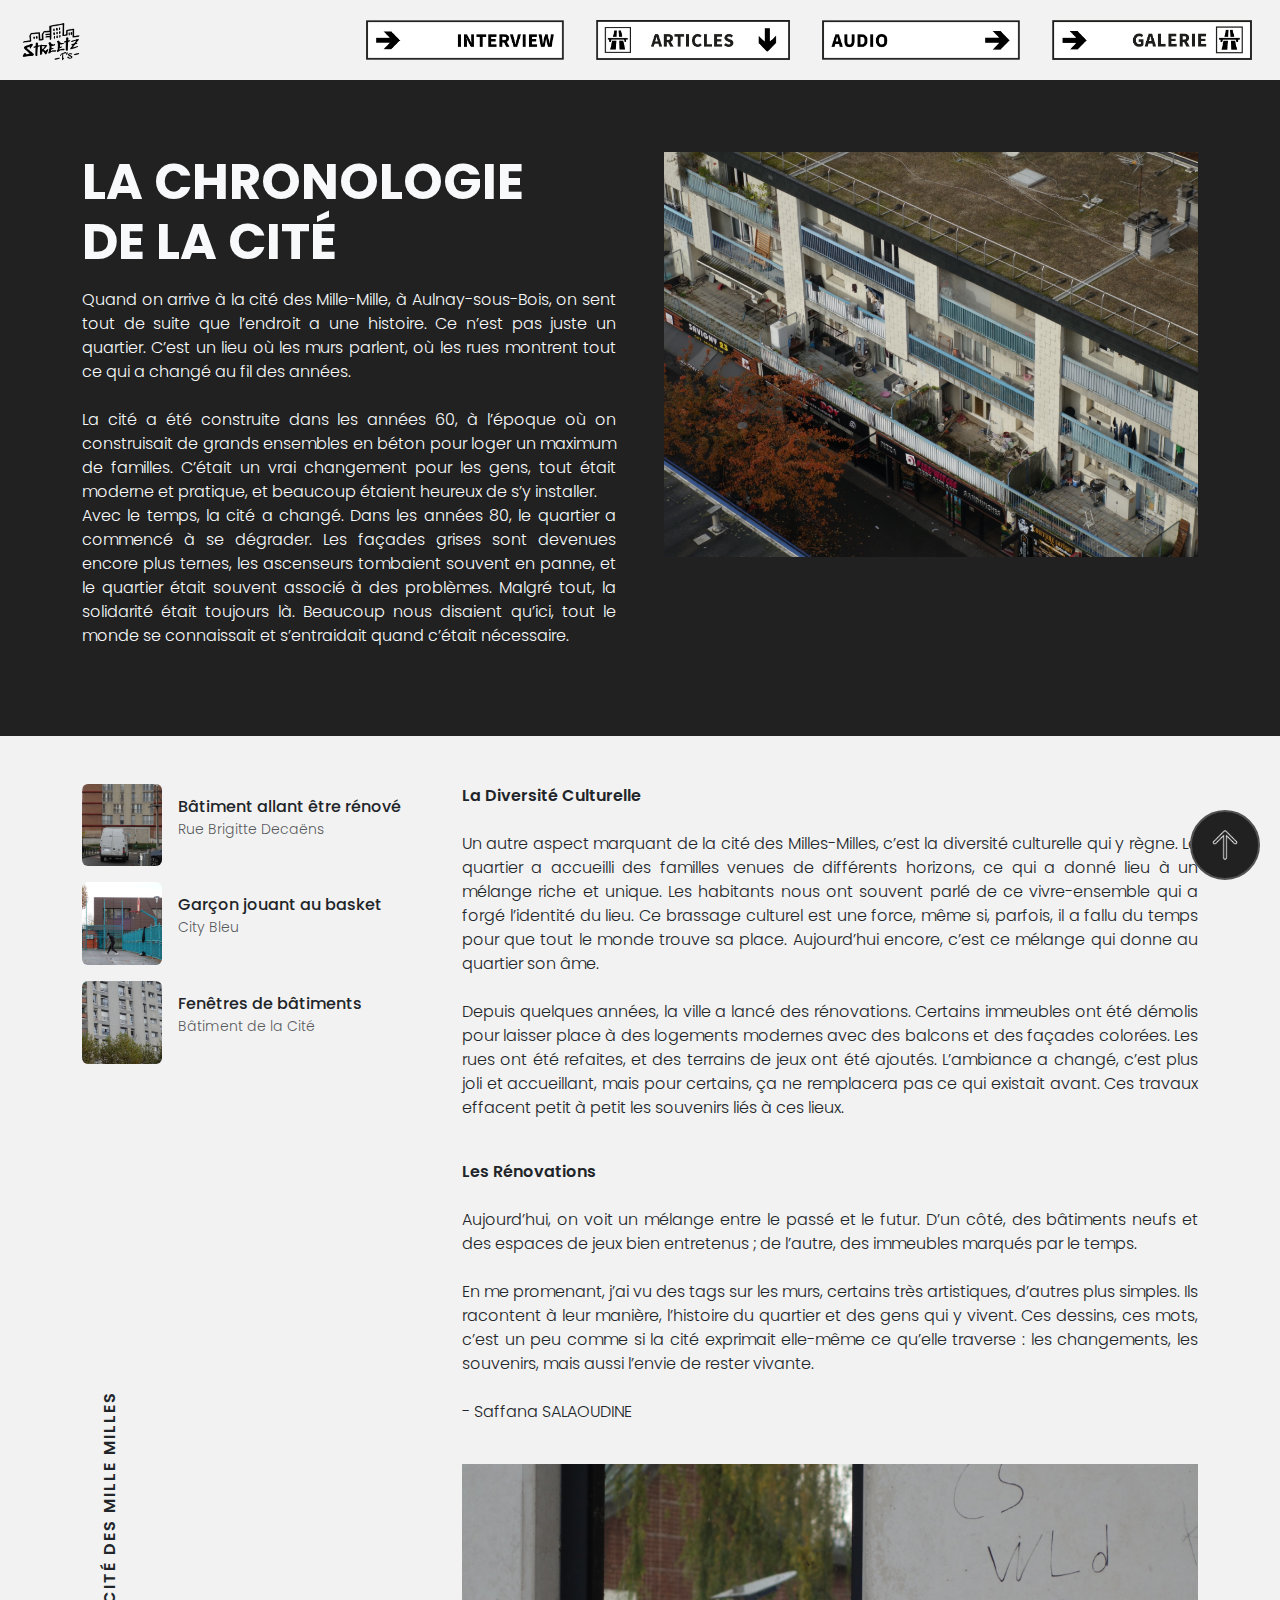
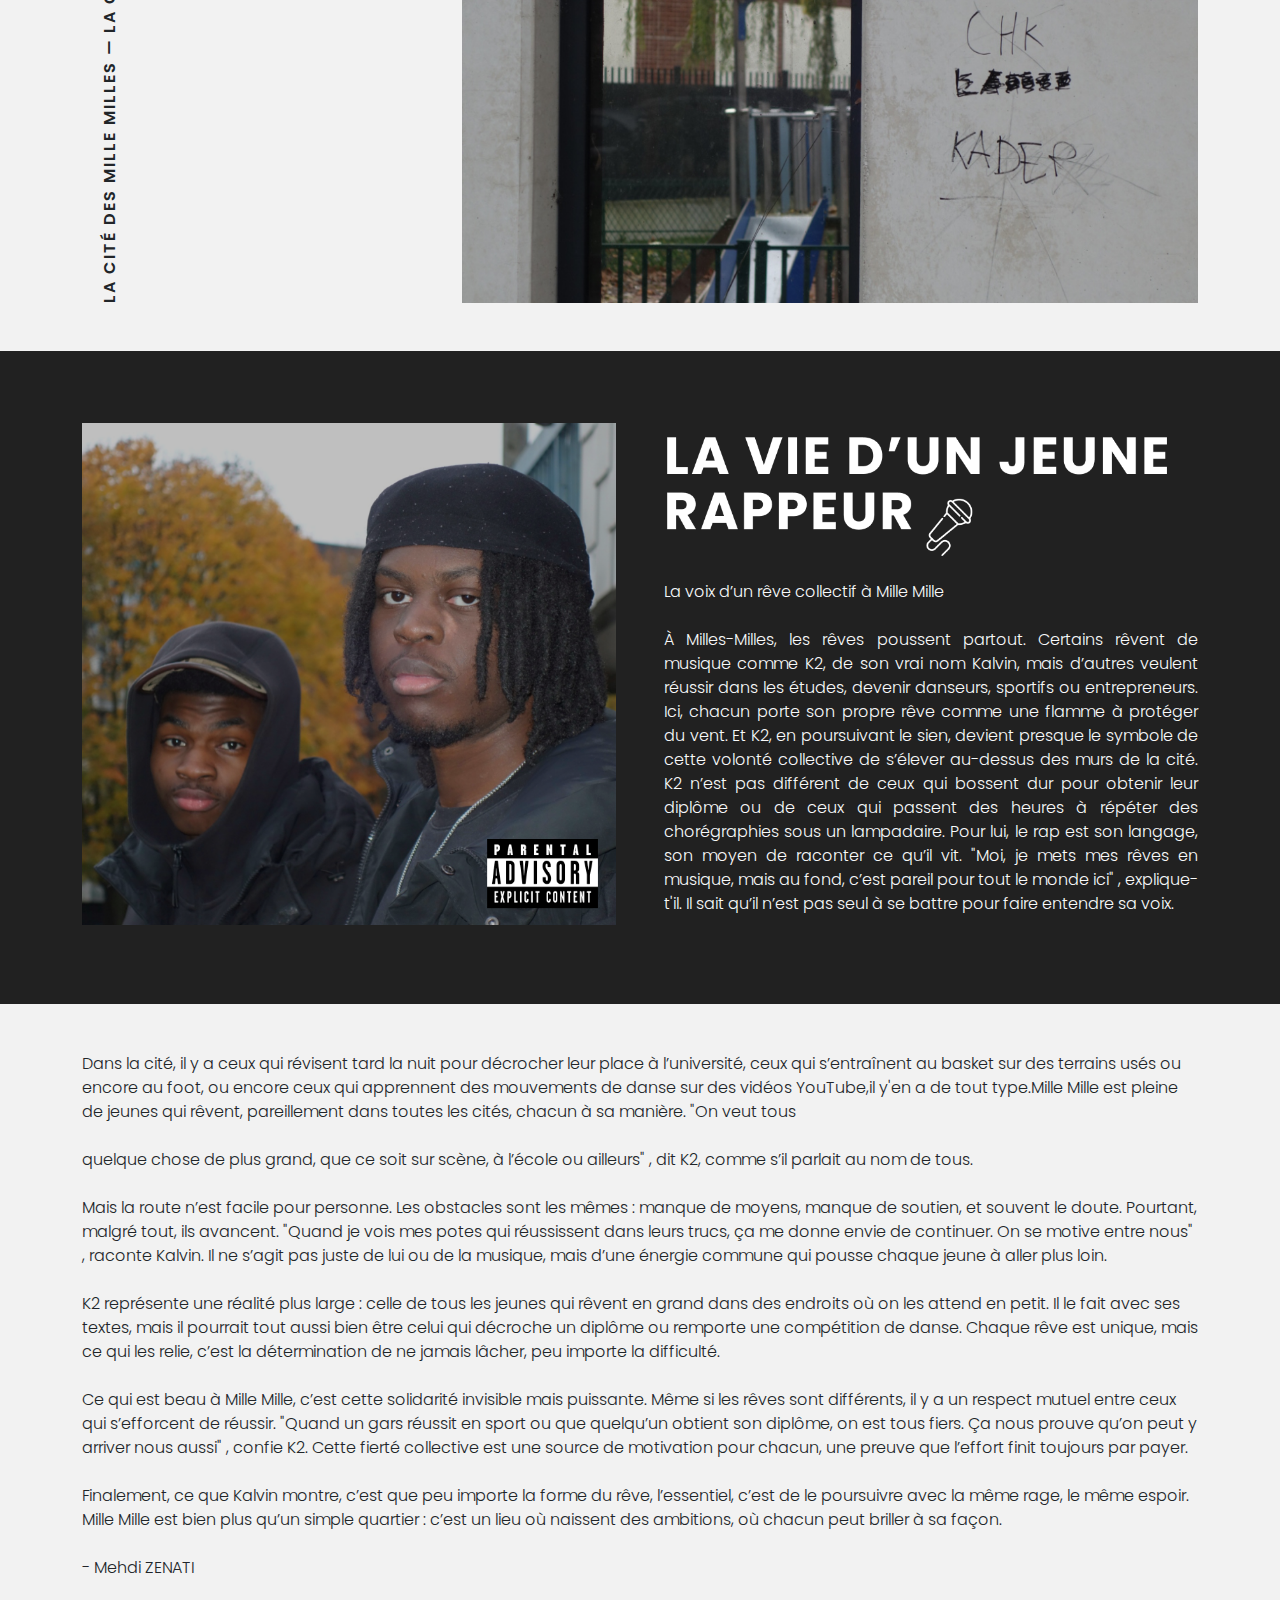
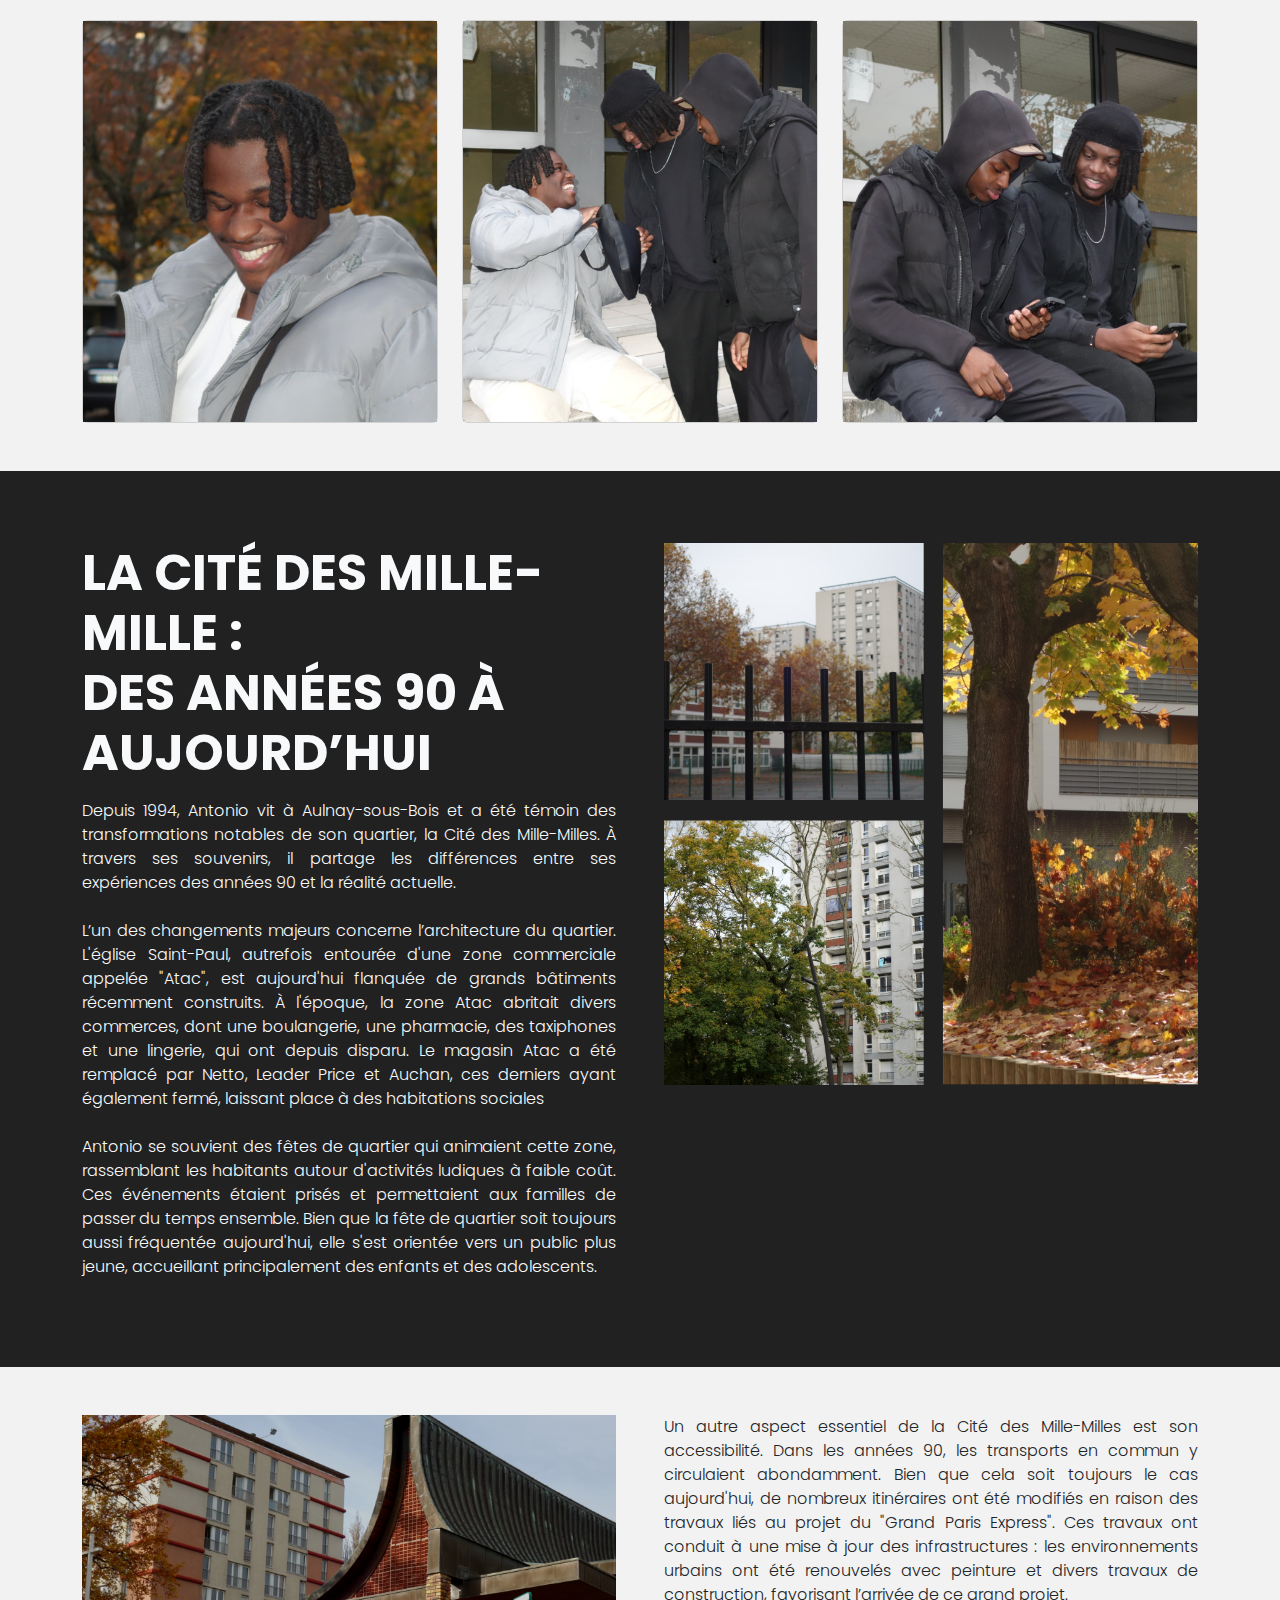
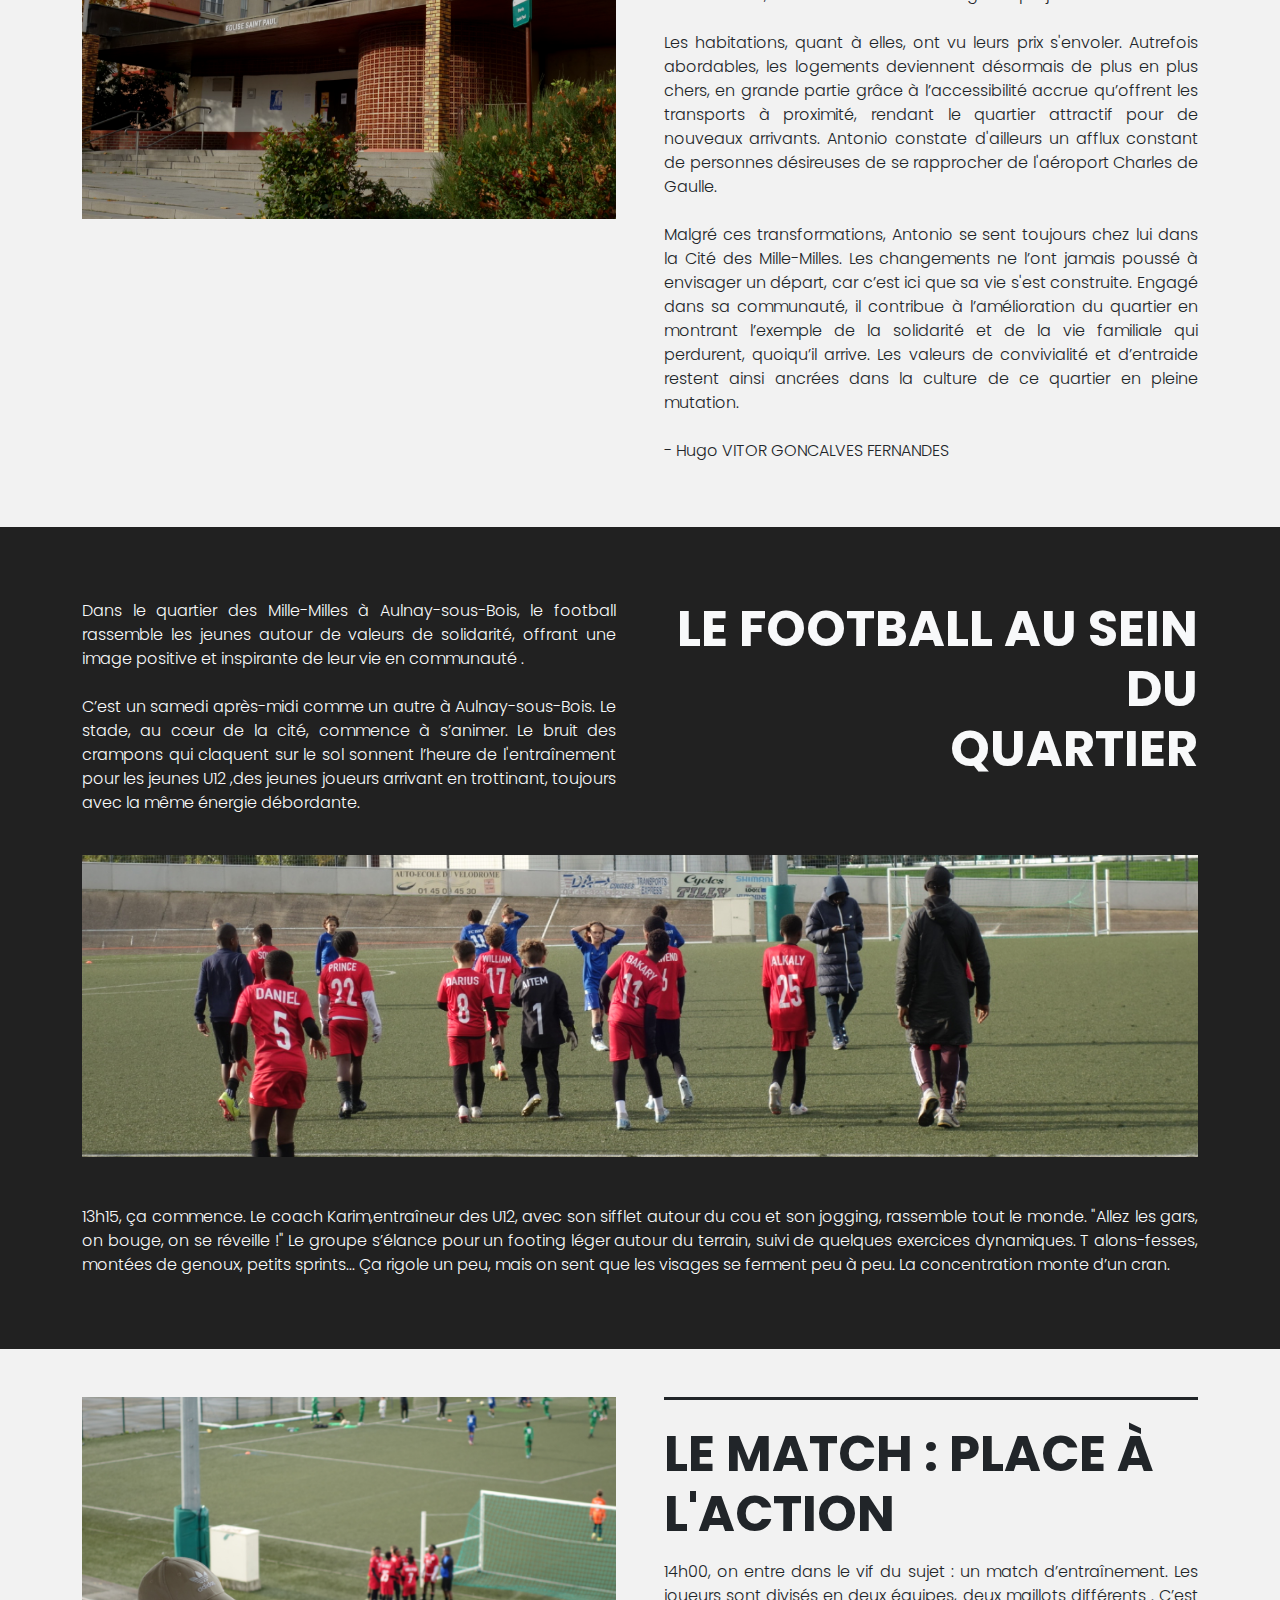
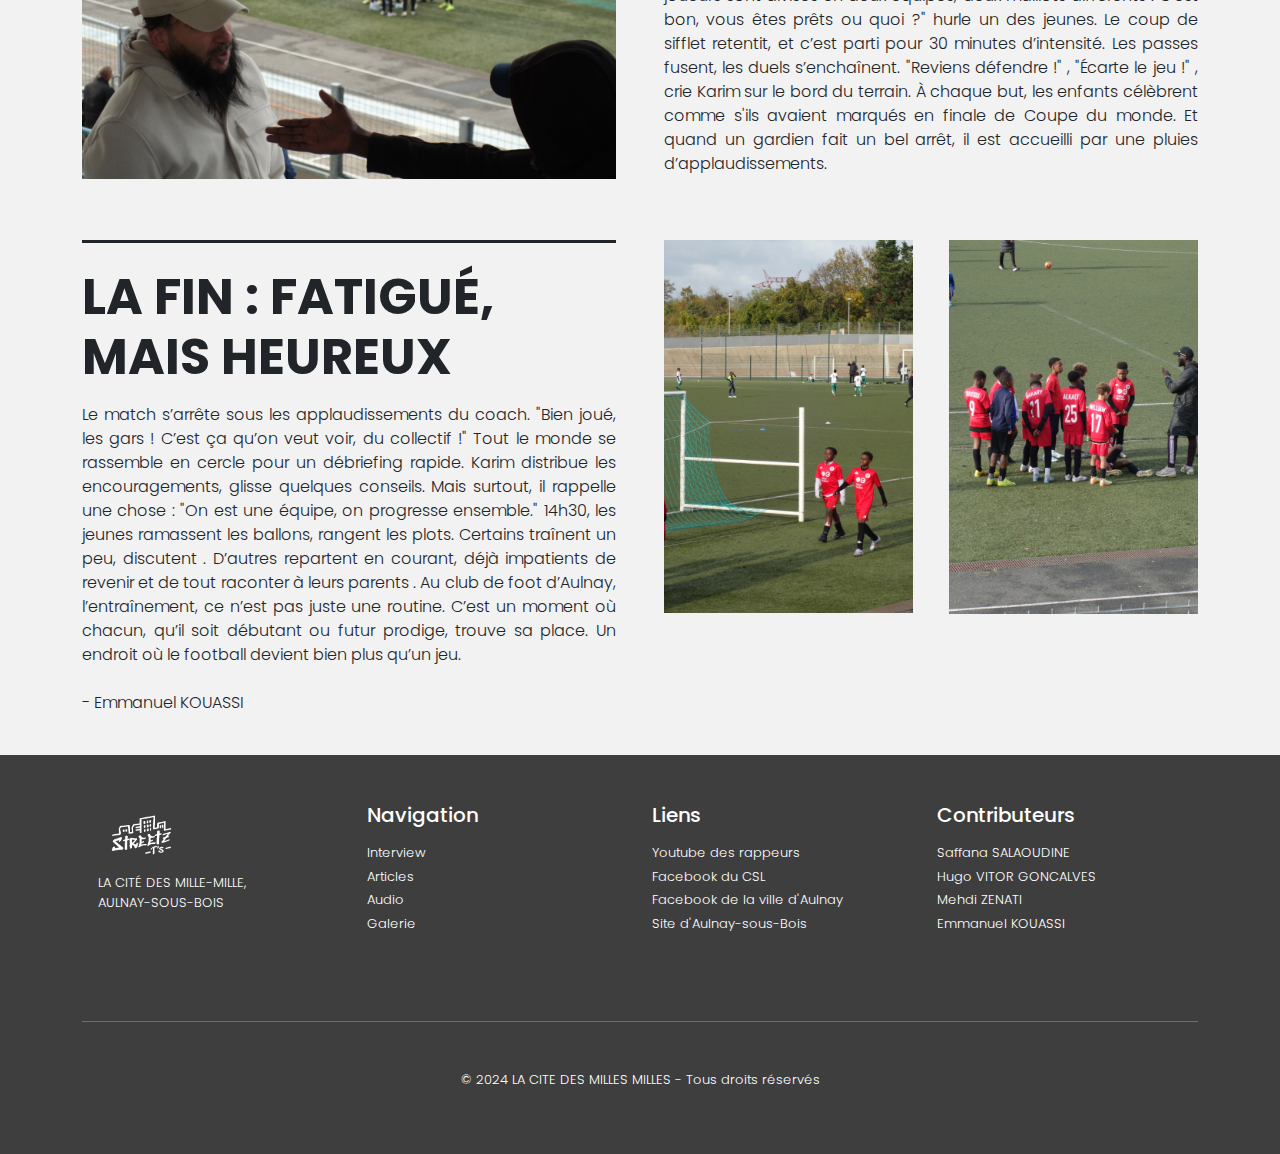
==== ARTICLE.html @ 2eab07ef "Update ARTICLE.html" ====
<!DOCTYPE html>
<html lang="fr">
<head>
    <meta charset="UTF-8">
    <meta name="viewport" content="width=device-width, initial-scale=1.0">
    <title>Articles</title>
    <link href="https://cdn.jsdelivr.net/npm/bootstrap@5.3.0/dist/css/bootstrap.min.css" rel="stylesheet">
    
    <link rel="preconnect" href="https://fonts.googleapis.com">
    <link rel="preconnect" href="https://fonts.gstatic.com" crossorigin>
    <link href="https://fonts.googleapis.com/css2?family=Poppins:ital,wght@0,100;0,200;0,300;0,400;0,500;0,600;0,700;0,800;0,900;1,100;1,200;1,300;1,400;1,500;1,600;1,700;1,800;1,900&display=swap" rel="stylesheet">
 
    <link rel="stylesheet" href="https://cdn.jsdelivr.net/npm/bootstrap-icons@1.11.3/font/bootstrap-icons.min.css">
    <link rel="stylesheet" href="CSS/ARTICLE.css">
</head>

<header>
    <!-- MENU -->
    <nav class="navbar navbar-expand-lg menu-page">
        <div class="container-fluid">
            <div class="navbar-header" style="margin-left: 10px;">
                <a class="navbar-brand" href="#"><img src="IMAGE/MENU/Logo-test.png" alt="Logo" style="height: 70px;"></a>
            </div>
            <ul class="nav justify-content-end">
                
                <li class="nav-item">
                  <a class="nav-link" href="index.html"><img src="IMAGE/MENU/Menu-Interview.png" alt="Panneau Interview"></a>
                </li>
                <li class="nav-item">
                    <a class="nav-link" href="ARTICLE.html"><img src="IMAGE/MENU/Menu-Article-bas.png" alt="Panneau Article"></a>
                  </li>
                <li class="nav-item">
                  <a class="nav-link" href="AUDIO.html"><img src="IMAGE/MENU/Menu-Audio.png" alt="Panneau Audio"></a>
                </li>
                <li class="nav-item">
                    <a class="nav-link" href="GALERIE.html"><img src="IMAGE/MENU/Menu-Galerie.png" alt="Panneau Galerie"></a>
                </li>
            </ul>
        </div>
    </nav>

</header>

<body>
    <!-- Bouton remonter en haut -->
    <div class="bouton-remontant">
        <img src="IMAGE/MENU/Icone-flechefleche.png" alt="Icone Fleche" class="icone">
    </div>


    <!-- Article 1 -->
    <div class="container-fluid" style="background-color: #212121; display: flex; justify-content: space-between;">
        <div class="container">
        <div class="py-5 text-light">

            <div class="row my-4">
                <div class="col-6 pe-4 !important">
                    <h1 class="text-uppercase fw-bold" style="font-size: 50px;">LA CHRONOLOGIE <br>
                        DE LA CITé</h1>
    
                        <p class="mt-3" style="font-size: medium; letter-spacing: 4%; text-align: justify;">
                            Quand on arrive à la cité des Mille-Mille, à Aulnay-sous-Bois, on sent tout de suite que
                            l’endroit a une histoire. Ce n’est pas juste un quartier. C’est un lieu où les murs parlent,
                            où les rues montrent tout ce qui a changé au fil des années.<br><br>
                            La cité a été construite dans les années 60, à l’époque où on construisait de grands
                            ensembles en béton pour loger un maximum de familles. C’était un vrai changement
                            pour les gens, tout était moderne et pratique, et beaucoup étaient heureux de s’y
                            installer. <br>
                            Avec le temps, la cité a changé. Dans les années 80, le quartier a commencé à se
                            dégrader. Les façades grises sont devenues encore plus ternes, les ascenseurs
                            tombaient souvent en panne, et le quartier était souvent associé à des problèmes.
                            Malgré tout, la solidarité était toujours là. Beaucoup nous disaient qu’ici, tout le monde
                            se connaissait et s’entraidait quand c’était nécessaire.</p>
                </div>

                <div class="col-6 ps-4 !important">
                    <img src="IMAGE/ARTICLE/Photo-bat-balcon.png" class="w-100" alt="Image de la cité">
                </div>
            </div>
        </div>
        </div>
    </div> 

    


<div class="container">
        <div class="row my-4 py-4">
            <div class="col-4 d-flex flex-column">

                    <!-- Colonne gauche -->
                    <div class="d-flex flex-column flex-grow-1">
                        <div class="d-flex align-items-center mb-3">
                            <img src="IMAGE/ARTICLE/Photo-bat-renov.png" alt="Image 1" class="rounded me-3" style="width: 80px;">
                            <div>
                                <p class="mb-0" style="font-weight: 500;">Bâtiment allant être rénové</p>
                                <p class="text-muted small">Rue Brigitte Decaëns</p>
                            </div>
                        </div>
                        <div class="d-flex align-items-center mb-3">
                            <img src="IMAGE/ARTICLE/Photo-basket.png" alt="Image 2" class="rounded me-3" style="width: 80px;">
                            <div>
                                <p class="mb-0" style="font-weight: 500;">Garçon jouant au basket</p>
                                <p class="text-muted small">City Bleu</p>
                            </div>
                        </div>
                        <div class="d-flex align-items-center mb-3">
                            <img src="IMAGE/ARTICLE/Photo-fenetre.png" alt="Image 3" class="rounded me-3" style="width: 80px;">
                            <div>
                                <p class="mb-0" style="font-weight: 500;">Fenêtres de bâtiments</p>
                                <p class="text-muted small">Bâtiment de la Cité</p>
                            </div>
                        </div>
                    </div>
                    <!-- Texte vertical aligné en bas -->
                    <div class="mt-auto text-center texte-vertical" style="font-size: small; font-weight: 600;">
                        <p style="font-size: medium">LA CITÉ DES MILLE MILLES  —  LA CITÉ DES MILLE MILLES</p>
                    </div>

            </div>
    
            <!-- Colonne de droite de texte -->
            <div class="col-8">
                <p style="font-weight: 600;">La Diversité Culturelle</p>
                <p class="mt-4" style="font-size: medium; text-align: justify;">
                    Un autre aspect marquant de la cité des Milles-Milles, c’est la diversité culturelle qui y
                    règne. Le quartier a accueilli des familles venues de différents horizons, ce qui a donné
                    lieu à un mélange riche et unique. Les habitants nous ont souvent parlé de ce
                    vivre-ensemble qui a forgé l’identité du lieu. Ce brassage culturel est une force, même si,
                    parfois, il a fallu du temps pour que tout le monde trouve sa place. Aujourd’hui encore,
                    c’est ce mélange qui donne au quartier son âme. <br><br>Depuis quelques années, la ville a lancé des rénovations. Certains immeubles ont été
                    démolis pour laisser place à des logements modernes avec des balcons et des façades
                    colorées. Les rues ont été refaites, et des terrains de jeux ont été ajoutés. L’ambiance a
                    changé, c’est plus joli et accueillant, mais pour certains, ça ne remplacera pas ce qui
                    existait avant. Ces travaux effacent petit à petit les souvenirs liés à ces lieux.</p>
                <br>

                <p style="font-weight: 600;">Les Rénovations</p>
                <p class="mt-4" style="font-size: medium; text-align: justify;">
                    Aujourd’hui, on voit un mélange entre le passé et le futur. D’un côté, des bâtiments neufs
                    et des espaces de jeux bien entretenus ; de l’autre, des immeubles marqués par le
                    temps. </p>
                <p class="mt-4" style="font-size: medium; text-align: justify;">
                    En me promenant, j’ai vu des tags sur les murs, certains très artistiques, d’autres plus
                    simples. Ils racontent à leur manière, l’histoire du quartier et des gens qui y vivent. Ces
                    dessins, ces mots, c’est un peu comme si la cité exprimait elle-même ce qu’elle traverse
                    : les changements, les souvenirs, mais aussi l’envie de rester vivante.<br><br>
                - Saffana SALAOUDINE </p>

                <img src="IMAGE/ARTICLE/Photo-tag.png" alt="Photo d'école" class="w-100 mt-4">
            </div>


        </div>
    </div>

    



    <!-- Article 2 -->
    <div class="container-fluid" style="background-color: #212121; display: flex; justify-content: space-between;">
        <div class="container">
            <div class="row py-5 my-4">
                <div class="col-6 pe-4 !important">
                    <img class="img-fluid" src="IMAGE/ARTICLE/K2-JRM.png" alt="Image de...">
                </div>
                <div class="col-6 text-light ps-4 !important">
                    <!-- <h1 class="fw-bold" style="font-size: 50px;">LA VIE D'UN JEUNE<br>
                        RAPPEUR</h1>-->
                    <img src="IMAGE/ARTICLE/Photo-rappeur-texte.png" class="w-100" alt="Texte avec micro">
                    
                    <p class="mt-4" style="font-size: medium; letter-spacing: 4%; text-align: justify;">La voix d’un rêve collectif à Mille Mille<br><br>
                        À Milles-Milles, les rêves poussent partout. Certains rêvent de musique comme
                        K2, de son vrai nom Kalvin, mais d’autres veulent réussir dans les études,
                        devenir danseurs, sportifs ou entrepreneurs. Ici, chacun porte son propre rêve
                        comme une flamme à protéger du vent. Et K2, en poursuivant le sien, devient
                        presque le symbole de cette volonté collective de s’élever au-dessus des
                        murs de la cité.
                        K2 n’est pas différent de ceux qui bossent dur pour obtenir leur diplôme ou de
                        ceux qui passent des heures à répéter des chorégraphies sous un
                        lampadaire. Pour lui, le rap est son langage, son moyen de raconter ce qu’il
                        vit.
                        "Moi, je mets mes rêves en musique, mais au fond, c’est pareil pour tout le
                        monde ici"
                        , explique-t'il. Il sait qu’il n’est pas seul à se battre pour faire
                        entendre sa voix. </p>
                </div>
            </div>
        </div>
    </div>

    <div class="container">
        
        <div class="row mt-4 pt-4">
            <div class="col-12">
            <p class="" style="texte-align : justify;">
                Dans la cité, il y a ceux qui révisent tard la nuit pour décrocher leur place à
                l’université, ceux qui s’entraînent au basket sur des terrains usés ou encore
                au foot, ou encore ceux qui apprennent des mouvements de danse sur des
                vidéos YouTube,il y'en a de tout type.Mille Mille est pleine de jeunes qui
                rêvent, pareillement dans toutes les cités, chacun à sa manière.
                "On veut tous <br> <br>
                quelque chose de plus grand, que ce soit sur scène, à l’école ou ailleurs"
                , dit
                K2, comme s’il parlait au nom de tous. <br><br>
                Mais la route n’est facile pour personne. Les obstacles sont les mêmes :
                manque de moyens, manque de soutien, et souvent le doute. Pourtant,
                malgré tout, ils avancent.
                "Quand je vois mes potes qui réussissent dans leurs
                trucs, ça me donne envie de continuer. On se motive entre nous"
                , raconte
                Kalvin. Il ne s’agit pas juste de lui ou de la musique, mais d’une énergie
                commune qui pousse chaque jeune à aller plus loin. <br><br>
                K2 représente une réalité plus large : celle de tous les jeunes qui rêvent en
                grand dans des endroits où on les attend en petit. Il le fait avec ses textes,
                mais il pourrait tout aussi bien être celui qui décroche un diplôme ou remporte
                une compétition de danse. Chaque rêve est unique, mais ce qui les relie, c’est
                la détermination de ne jamais lâcher, peu importe la difficulté. <br><br>
                Ce qui est beau à Mille Mille, c’est cette solidarité invisible mais puissante.
                Même si les rêves sont différents, il y a un respect mutuel entre ceux qui
                s’efforcent de réussir.
                "Quand un gars réussit en sport ou que quelqu’un
                obtient son diplôme, on est tous fiers. Ça nous prouve qu’on peut y arriver
                nous aussi"
                , confie K2. Cette fierté collective est une source de motivation
                pour chacun, une preuve que l’effort finit toujours par payer.<br><br>
                Finalement, ce que Kalvin montre, c’est que peu importe la forme du rêve,
                l’essentiel, c’est de le poursuivre avec la même rage, le même espoir. Mille
                Mille est bien plus qu’un simple quartier : c’est un lieu où naissent des
                ambitions, où chacun peut briller à sa façon.<br><br>
                - Mehdi ZENATI</p>
            </div>
        </div>

        <div class="row mb-4 pb-4 pt-4">
            <div class="col-4">
                <div class="card">
                    <img src="IMAGE/ARTICLE/Photo-Anges.png" alt="Image de ..">
                  </div>
            </div>

            <div class="col-4">
                <div class="card">
                    <img src="IMAGE/ARTICLE/Photo-3.png" alt="Image de ..">
                  </div>
            </div>

            <div class="col-4">
                <div class="card">
                    <img src="IMAGE/ARTICLE/Photo-rappeur.png" alt="Image de ..">
                  </div>
            </div>
        </div>

    </div>


    <!-- Article 3 -->
    <div class="container-fluid" style="background-color: #212121; display: flex; justify-content: space-between;">
        <div class="container">
        <div class="py-5 text-light">

            <div class="row my-4">
                <div class="col-6 pe-4 !important">
                    <h1 class="fw-bold text-uppercase" style="font-size: 50px;">La Cité des Mille-Mille :<br>
                        des années 90 à aujourd’hui</h1>
    
                        <p class="mt-3" style="font-size: medium; letter-spacing: 4%; text-align: justify;">
                            Depuis 1994, Antonio vit à Aulnay-sous-Bois et a été témoin des transformations notables de son quartier, la Cité des Mille-Milles. À travers ses souvenirs, il partage les différences entre ses expériences des années 90 et la réalité actuelle. <br> <br>
                            L’un des changements majeurs concerne l’architecture du quartier. L'église Saint-Paul, autrefois entourée d'une zone commerciale appelée "Atac", est aujourd'hui flanquée de grands bâtiments récemment construits. À l'époque, la zone Atac abritait divers commerces, dont une boulangerie, une pharmacie, des taxiphones et une lingerie, qui ont depuis disparu. Le magasin Atac a été remplacé par Netto, Leader Price et Auchan, ces derniers ayant également fermé, laissant place à des habitations sociales
                            <br><br>
                            Antonio se souvient des fêtes de quartier qui animaient cette zone, rassemblant les habitants autour d'activités ludiques à faible coût. Ces événements étaient prisés et permettaient aux familles de passer du temps ensemble. Bien que la fête de quartier soit toujours aussi fréquentée aujourd'hui, elle s'est orientée vers un public plus jeune, accueillant principalement des enfants et des adolescents.</p>
                </div>

                <div class="col-6 ps-4 !important">
                    <img src="IMAGE/ARTICLE/Group 16.png" class="w-100" alt="Image groupés">
                </div>
            </div>
        </div>
        </div>
    </div> 


    <div class="container">
        <div class="row py-4 my-4">
            <div class="col-6 pe-4 !important">
                <img class="img-fluid" src="IMAGE/ARTICLE/Photo-Eglise.png" alt="Image de...">
            </div>
            <div class="col-6 d-flex align-items-center ps-4 !important">
                <p style="font-size: medium; letter-spacing: 4%; text-align: justify;">Un autre aspect essentiel de la Cité des Mille-Milles est son accessibilité. Dans les années 90, les transports en commun y circulaient abondamment. Bien que cela soit toujours le cas aujourd'hui, de nombreux itinéraires ont été modifiés en raison des travaux liés au projet du "Grand Paris Express". Ces travaux ont conduit à une mise à jour des infrastructures : les environnements urbains ont été renouvelés avec peinture et divers travaux de construction, favorisant l’arrivée de ce grand projet. <br><br>
                    Les habitations, quant à elles, ont vu leurs prix s'envoler. Autrefois abordables, les logements deviennent désormais de plus en plus chers, en grande partie grâce à l’accessibilité accrue qu’offrent les transports à proximité, rendant le quartier attractif pour de nouveaux arrivants. Antonio constate d'ailleurs un afflux constant de personnes désireuses de se rapprocher de l'aéroport Charles de Gaulle.
<br><br>                    
Malgré ces transformations, Antonio se sent toujours chez lui dans la Cité des Mille-Milles. Les changements ne l’ont jamais poussé à envisager un départ, car c’est ici que sa vie s'est construite. Engagé dans sa communauté, il contribue à l’amélioration du quartier en montrant l’exemple de la solidarité et de la vie familiale qui perdurent, quoiqu’il arrive. Les valeurs de convivialité et d’entraide restent ainsi ancrées dans la culture de ce quartier en pleine mutation.<br><br>
- Hugo VITOR GONCALVES FERNANDES</p>
            </div>
        </div>
    </div>


    <!-- Article 4 -->
    <div class="container-fluid" style="background-color: #212121; display: flex; justify-content: space-between;">
        <div class="container">
        <div class="py-5 text-light">

            <div class="row my-4">
                <div class="col-6 pe-4 !important">
                    <p class="" style="font-size: medium; letter-spacing: 4%; text-align: justify;">Dans le quartier des Mille-Milles à Aulnay-sous-Bois, le football rassemble les jeunes
                        autour de valeurs de solidarité, offrant une image positive et inspirante de leur vie en
                        communauté . <br> <br>C’est un samedi après-midi comme un autre à
                        Aulnay-sous-Bois. Le stade, au cœur de la cité,
                        commence à s’animer. Le bruit des crampons qui
                        claquent sur le sol sonnent l’heure de
                        l'entraînement pour les jeunes U12 ,des jeunes
                        joueurs arrivant en trottinant, toujours avec la
                        même énergie débordante.</p>
                </div>
                <div class="col-6">
                    <h1 class="fw-bold text-end" style="font-size: 50px;">LE FOOTBALL AU SEIN DU<br>
                        QUARTIER</h1>
                </div>
            </div>

            <div class="row">
                <div class="col-12">
                    <img class="img-fluid" src="IMAGE/ARTICLE/Image-foot.png" alt="Image de ..">
                </div>
            </div>

            <div class="row mt-4">
                <div class="col-12">
                    <p class="my-4" style="font-size: medium; letter-spacing: 4%; text-align: justify;">13h15, ça commence. Le coach Karim,entraîneur
                        des U12, avec son sifflet autour du cou et son
                        jogging, rassemble tout le monde.
                        "Allez les gars,
                        on bouge, on se réveille !" Le groupe s’élance pour
                        un footing léger autour du terrain, suivi de
                        quelques exercices dynamiques. T alons-fesses,
                        montées de genoux, petits sprints... Ça rigole un
                        peu, mais on sent que les visages se ferment peu
                        à peu. La concentration monte d’un cran.</p>
                </div>
            </div>
        </div>
        </div>
    </div>

    <div class="container">

            <div class="row py-4 mt-4">
                <div class="col-6 pe-4 !important">
                    <img class="img-fluid" src="IMAGE/ARTICLE/Photo-foot.png" alt="Image de...">
                </div>
                <div class="col-6 ps-4 !important">
                    <h2 class="fw-bold text-start pt-4" style="font-size: 50px; border-top: 3px solid;">LE MATCH : PLACE À L'ACTION</h2>

                    <p class="mt-3" style="font-size: medium; letter-spacing: 4%; text-align: justify;">14h00, on entre dans le vif du sujet : un match d’entraînement. Les joueurs sont divisés en deux
                        équipes, deux maillots différents . C’est bon, vous êtes prêts ou quoi ?" hurle un des jeunes. Le coup de sifflet retentit, et c’est parti pour 30 minutes d’intensité. Les passes fusent, les duels s’enchaînent.
                        "Reviens
                        défendre !"
                        ,
                        "Écarte le jeu !"
                        , crie Karim sur le bord
                        du terrain. À chaque but, les enfants célèbrent
                        comme s'ils avaient marqués en finale de Coupe du
                        monde. Et quand un gardien fait un bel arrêt, il est
                        accueilli par une pluies d’applaudissements.</p>
                </div>
            </div>
            <div class="row py-4">
                <div class="col-6 pe-4 !important">
                    <h2 class="fw-bold text-start pt-4" style="font-size: 50px; border-top: 3px solid;">LA FIN : FATIGUÉ, MAIS HEUREUX</h2>

                    <p class="mt-3" style="font-size: medium; letter-spacing: 4%; text-align: justify;">Le match s’arrête sous les applaudissements du coach.
                        "Bien joué, les gars ! C’est ça qu’on veut
                        voir, du collectif !" Tout le monde se rassemble en cercle pour un débriefing rapide. Karim distribue
                        les encouragements, glisse quelques conseils. Mais surtout, il rappelle une chose : "On est une
                        équipe, on progresse ensemble."
                        14h30, les jeunes ramassent les ballons, rangent les plots. Certains traînent un peu, discutent .
                        D’autres repartent en courant, déjà impatients de revenir et de tout raconter à leurs parents .
                        Au club de foot d’Aulnay, l’entraînement, ce n’est pas juste une routine. C’est un moment où
                        chacun, qu’il soit débutant ou futur prodige, trouve sa place. Un endroit où le football devient bien
                        plus qu’un jeu.<br><br>
                        - Emmanuel KOUASSI</p>
                </div>
                <div class="col-3 ps-4 !important">
                    <img class="img-fluid" src="IMAGE/ARTICLE/Image-foot3.png" alt="Image de...">
                </div>
                <div class="col-3 ps-4 !important">
                    <img class="img-fluid" src="IMAGE/ARTICLE/Image-foot4.png" alt="Image de...">
                </div>
            </div>
    </div>






    <!-- FOOTER -->
    <footer class="footer py-5" style="background-color: #3E3E3E; color: white; font-size: small;">
        <div class="container">
            <div class="row text-center text-md-start">
                <div class="col-md-3 mb-4 footer-logo">
                    <img src="IMAGE/MENU/Logo-blanc.png" alt="Logo" style="height: 70px;">
                    <p class="ms-3 text-uppercase">la cité des Mille-Mille,<br>aulnay-sous-bois</p>
                </div>
      
                <!-- Navigation -->
                <div class="col-md-3 mb-4">
                    <h5>Navigation</h5>
                    <ul class="list-unstyled mt-3">
                        <li><a href="index.html" class="text-white text-decoration-none">Interview</a></li>
                        <li class="mt-1"><a href="ARTICLE.html" class="text-white text-decoration-none">Articles</a></li>
                        <li class="mt-1"><a href="AUDIO.html" class="text-white text-decoration-none">Audio</a></li>
                        <li class="mt-1"><a href="GALERIE.html" class="text-white text-decoration-none">Galerie</a></li>
                    </ul>
                </div>
      
                <!-- Liens -->
                <div class="col-md-3 mb-4">
                    <h5>Liens</h5>
                    <ul class="list-unstyled mt-3">
                        <li><a href="https://youtu.be/B7zwX09NbBU?si=nlrUtrdcVb3-ePzg" class="text-white text-decoration-none">Youtube des rappeurs</a></li>
                        <li class="mt-1"><a href="https://www.facebook.com/Cslaulnayfootball/?locale=fr_FR" class="text-white text-decoration-none">Facebook du CSL</a></li>
                        <li class="mt-1"><a href="https://www.facebook.com/Ville.AulnaySousBois/?locale=fr_FR" class="text-white text-decoration-none">Facebook de la ville d'Aulnay</a></li>
                        <li class="mt-1"><a href="https://www.aulnay-sous-bois.fr/" class="text-white text-decoration-none">Site d'Aulnay-sous-Bois</a></li>
                    </ul>
                </div>
      
                <!-- Nous suivre -->
                <div class="col-md-3 mb-4">
                    <h5>Contributeurs</h5>
                    <ul class="list-unstyled mt-3">
                        <li><a href="https://www.linkedin.com/in/saffana-salaoudine-0711362a4/" class="text-white text-decoration-none">Saffana SALAOUDINE</a></li>
                        <li class="mt-1"><a href="https://www.linkedin.com/in/hugo-vitor-goncalves-fernandes-bb9701299/" class="text-white text-decoration-none">Hugo VITOR GONCALVES</a></li>
                        <li class="mt-1"><a href="https://www.linkedin.com/in/zenati-mehdi-60590230a/" class="text-white text-decoration-none">Mehdi ZENATI</a></li>
                        <li class="mt-1"><a href="https://www.linkedin.com/in/emmanuel-kouassi-6a05b024b/" class="text-white text-decoration-none">Emmanuel KOUASSI</a></li>
                    </ul>
                </div>
            </div>
            
            <!-- Droits d'auteur -->
            <div class="text-center">
              <hr class="mt-5">
                <p class="mt-5">© 2024 LA CITE DES MILLES MILLES - Tous droits réservés</p>
            </div>
        </div>
    </footer>   
    
    <!-- Relation Page JS bouton flèche -->
    <script type="text/javascript" src="JS/ARTICLE.js"></script>

</body>
</html>
---- CSS/ARTICLE.css ----
body{
    font-family: "Poppins", serif;
    font-weight: 300;
    font-style: normal;
    background-color:#F2F2F2;
}

.navbar-brand{
    line-height: 80px;
}

.menu-page{
    height: 80px;
    background-color:#F2F2F2;
}

.navbar img {
    max-height: 40px; 
    vertical-align: middle; 
}

.nav-link img {
    transition: transform 0.3s ease; 
}

.nav-link img:hover {
    transform: scale(1.1); 
}

li a:hover{
    font-weight: 600;
}

.bouton-remontant {
    height: 70px;
    width: 70px;
    background: #212121;
    border-radius: 50%;
    border: 2px solid #525252;
    display: flex;
    justify-content: center;
    align-items: center;
    position: fixed;
    right: 20px;
    bottom: 20px;
    cursor: pointer;
}

.icone {
    width: 50px;
}

.texte-vertical {
    writing-mode: vertical-rl; 
    transform: rotate(180deg);
    font-weight: 600;
    letter-spacing: 2px;
    align-self: flex-start;
}
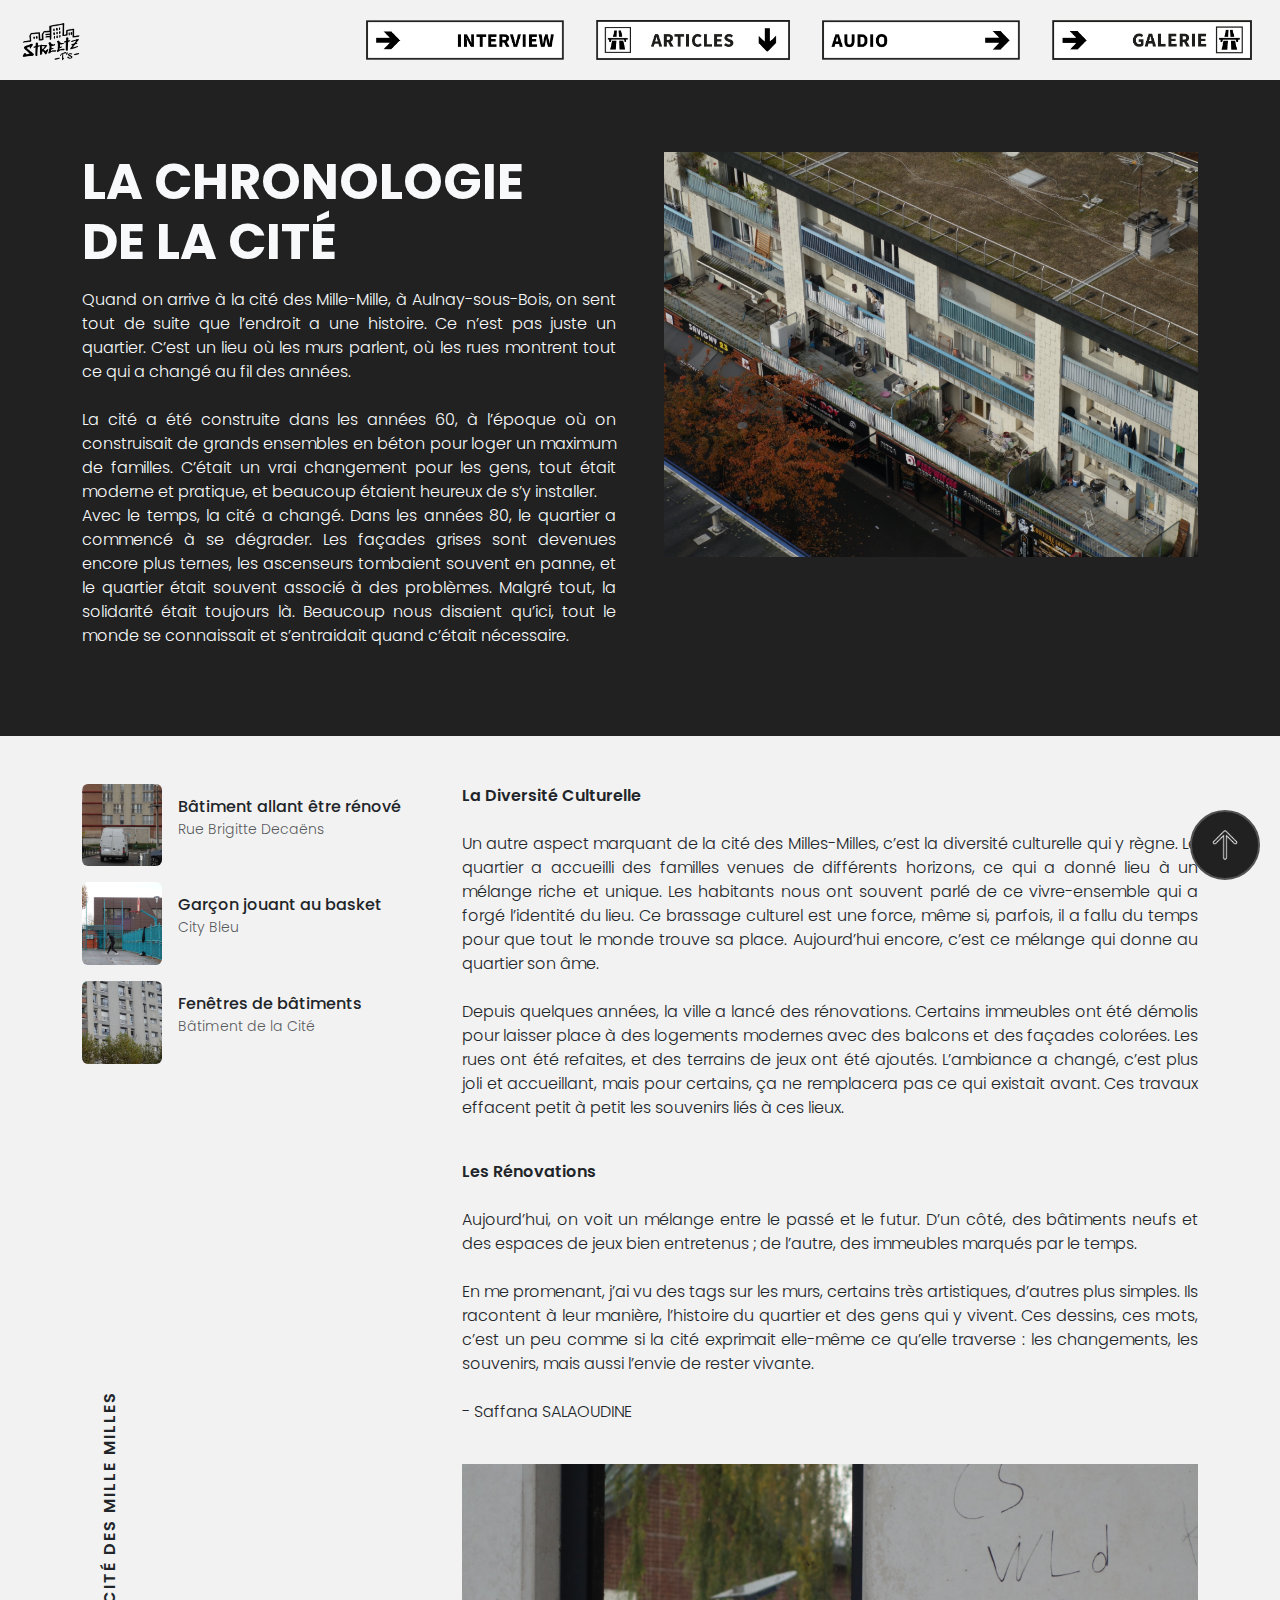
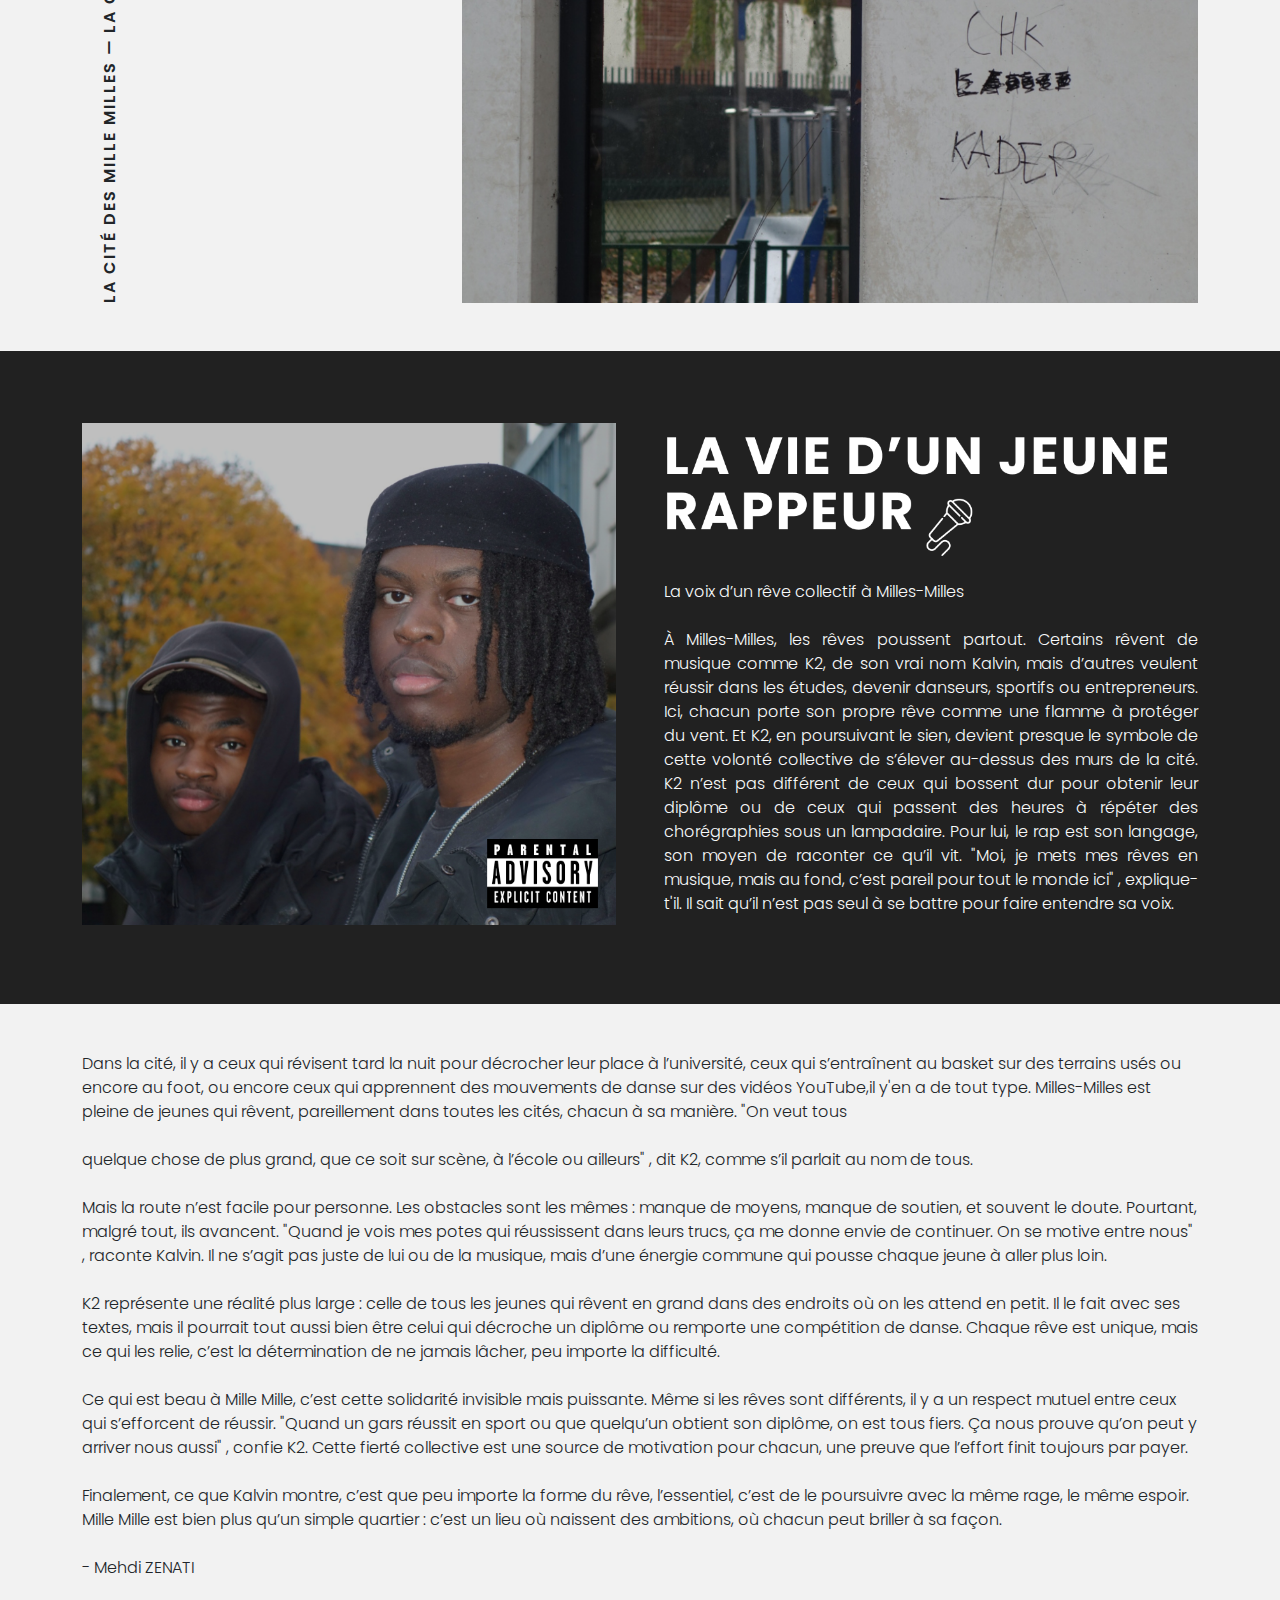
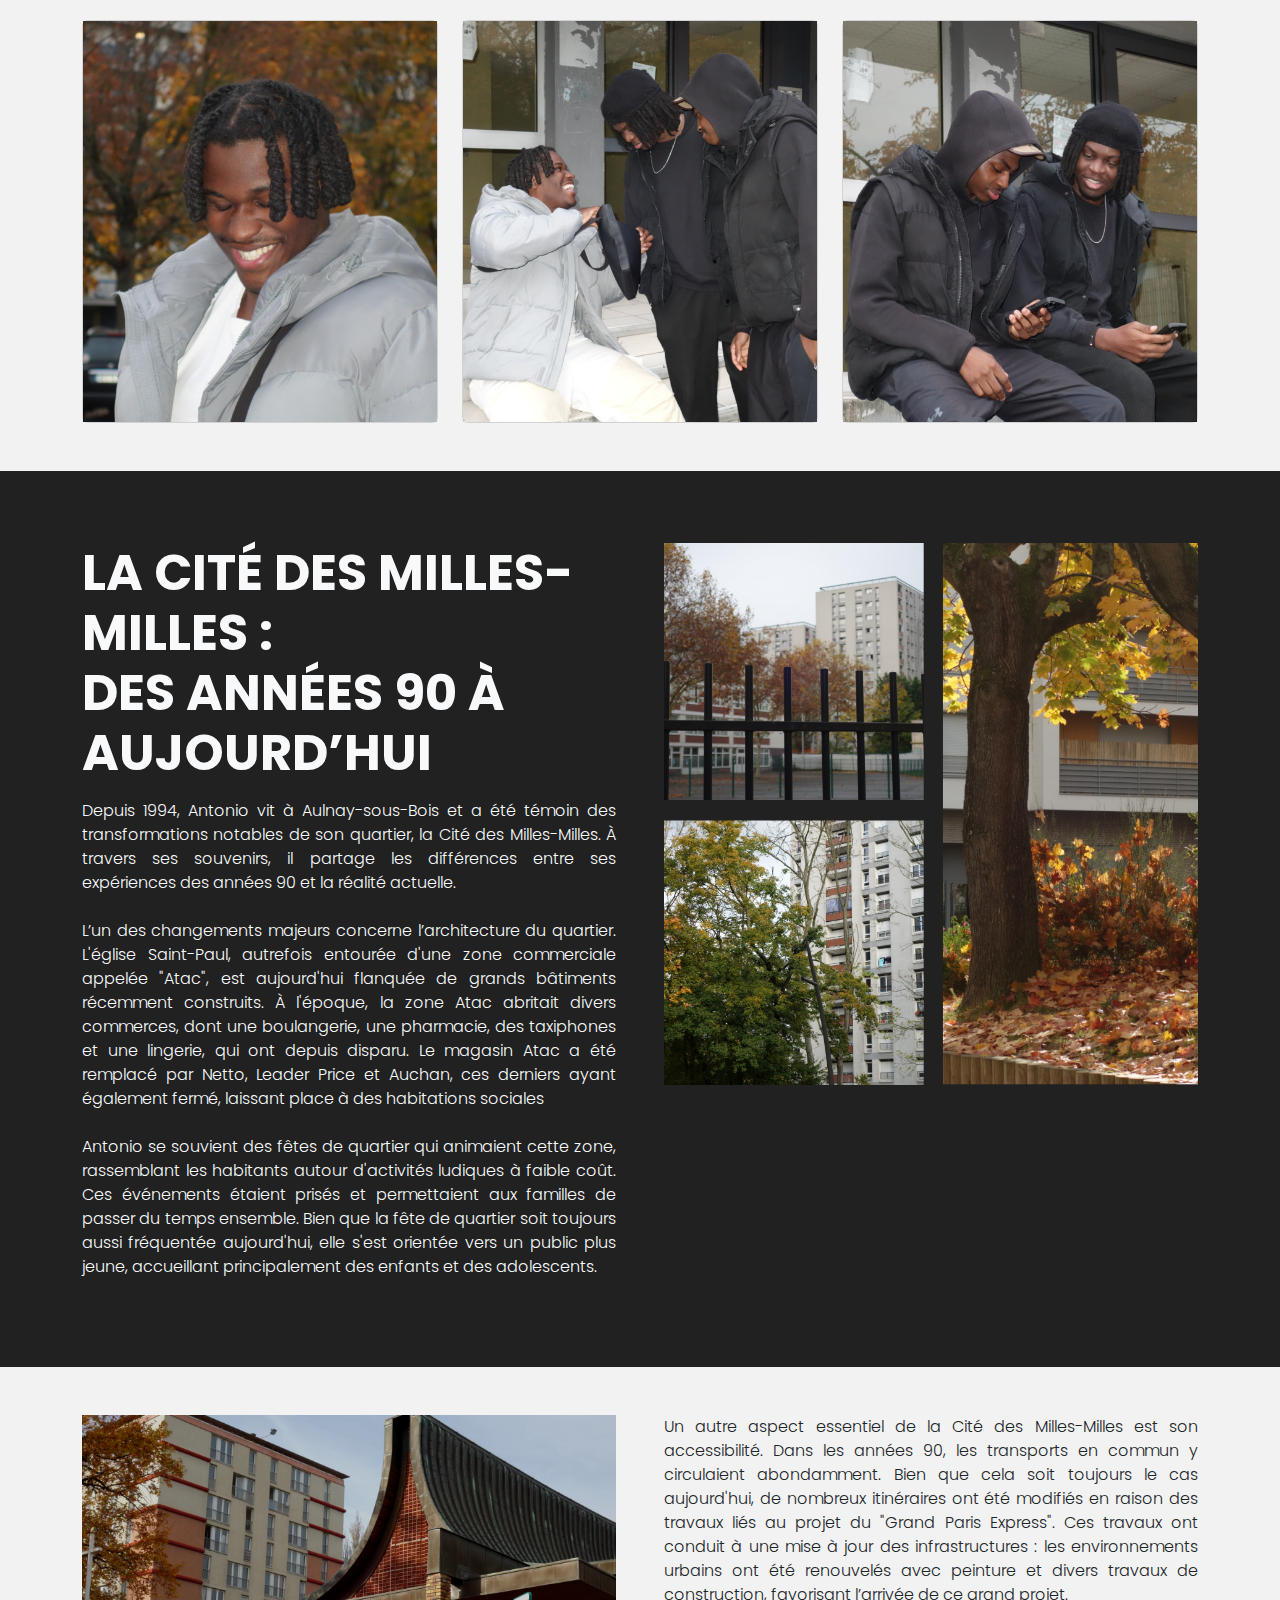
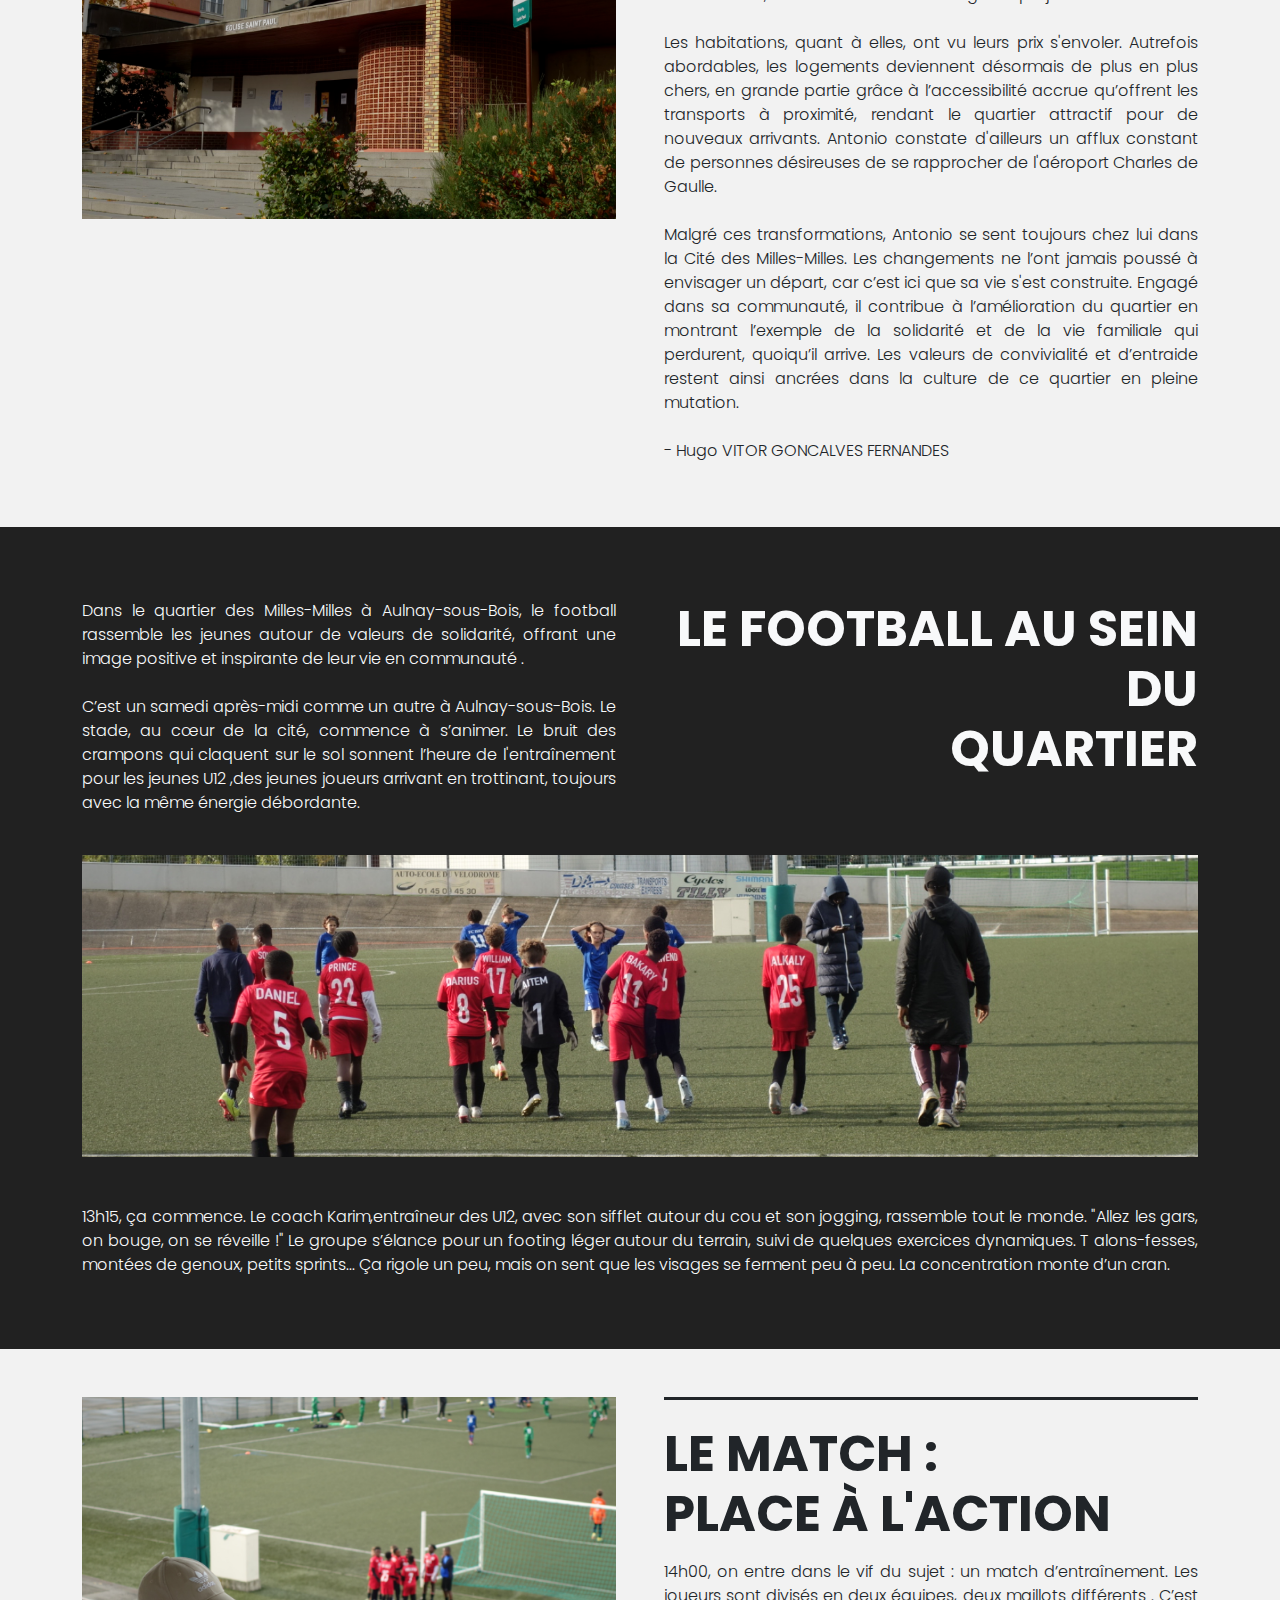
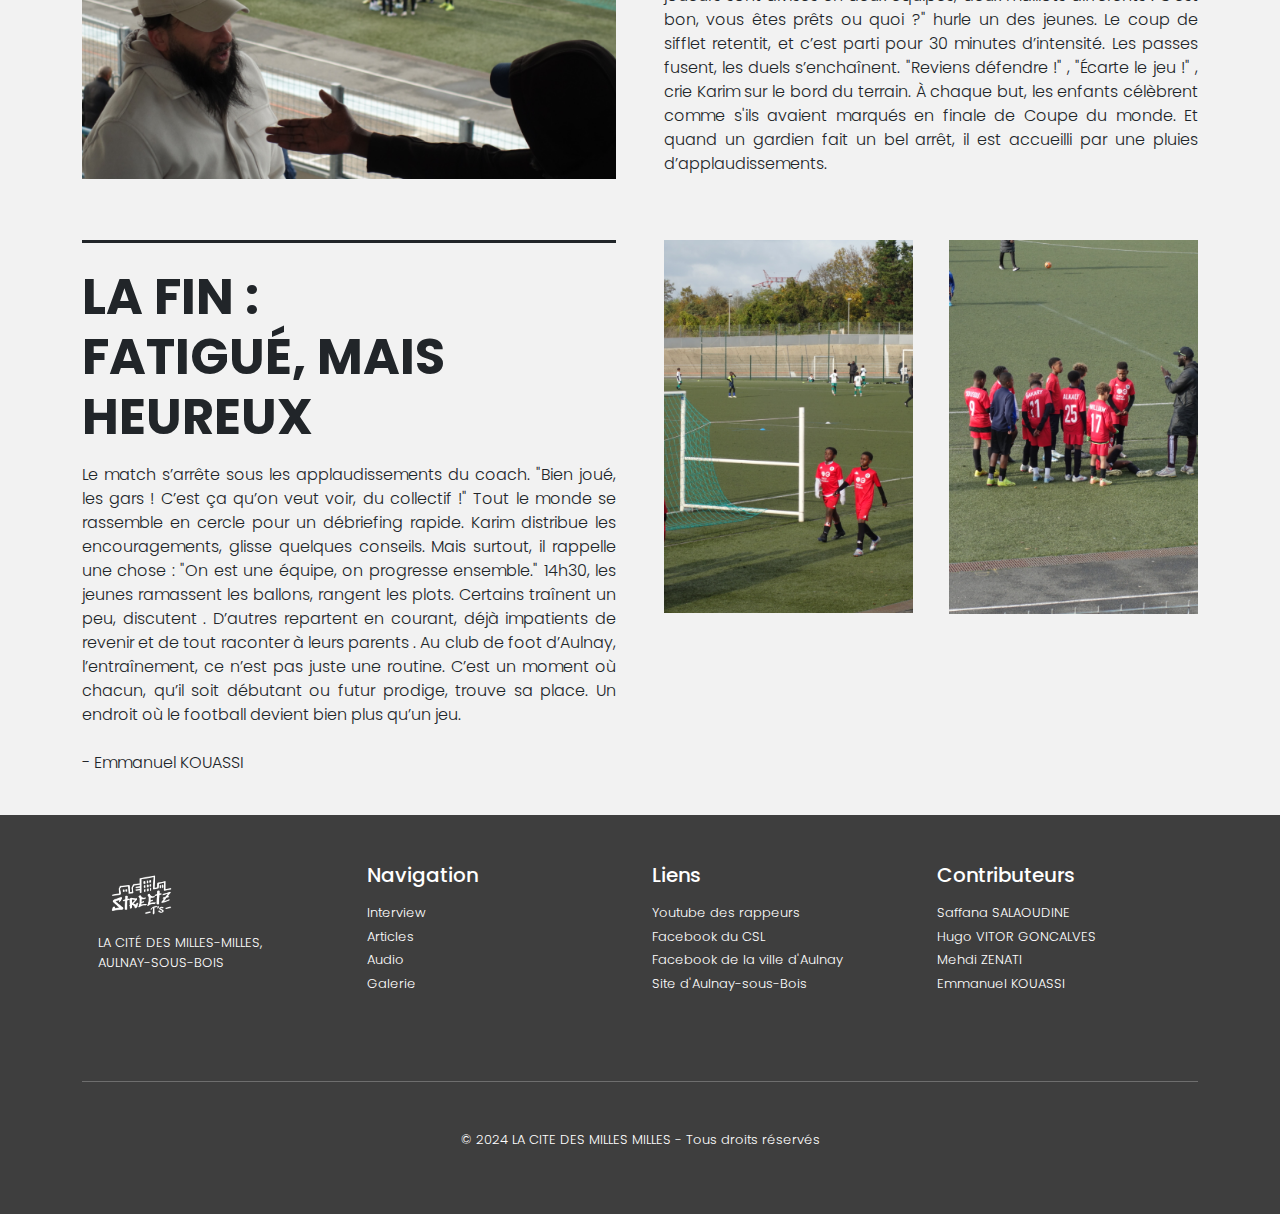
==== commit f4a67881: "Update ARTICLE.html" ====
--- a/ARTICLE.html
+++ b/ARTICLE.html
@@ -170,7 +170,7 @@
                         RAPPEUR</h1>-->
                     <img src="IMAGE/ARTICLE/Photo-rappeur-texte.png" class="w-100" alt="Texte avec micro">
                     
-                    <p class="mt-4" style="font-size: medium; letter-spacing: 4%; text-align: justify;">La voix d’un rêve collectif à Mille Mille<br><br>
+                    <p class="mt-4" style="font-size: medium; letter-spacing: 4%; text-align: justify;">La voix d’un rêve collectif à Milles-Milles<br><br>
                         À Milles-Milles, les rêves poussent partout. Certains rêvent de musique comme
                         K2, de son vrai nom Kalvin, mais d’autres veulent réussir dans les études,
                         devenir danseurs, sportifs ou entrepreneurs. Ici, chacun porte son propre rêve
@@ -198,7 +198,7 @@
                 Dans la cité, il y a ceux qui révisent tard la nuit pour décrocher leur place à
                 l’université, ceux qui s’entraînent au basket sur des terrains usés ou encore
                 au foot, ou encore ceux qui apprennent des mouvements de danse sur des
-                vidéos YouTube,il y'en a de tout type.Mille Mille est pleine de jeunes qui
+                vidéos YouTube,il y'en a de tout type. Milles-Milles est pleine de jeunes qui
                 rêvent, pareillement dans toutes les cités, chacun à sa manière.
                 "On veut tous <br> <br>
                 quelque chose de plus grand, que ce soit sur scène, à l’école ou ailleurs"
@@ -263,11 +263,11 @@
 
             <div class="row my-4">
                 <div class="col-6 pe-4 !important">
-                    <h1 class="fw-bold text-uppercase" style="font-size: 50px;">La Cité des Mille-Mille :<br>
+                    <h1 class="fw-bold text-uppercase" style="font-size: 50px;">La Cité des Milles-Milles :<br>
                         des années 90 à aujourd’hui</h1>
     
                         <p class="mt-3" style="font-size: medium; letter-spacing: 4%; text-align: justify;">
-                            Depuis 1994, Antonio vit à Aulnay-sous-Bois et a été témoin des transformations notables de son quartier, la Cité des Mille-Milles. À travers ses souvenirs, il partage les différences entre ses expériences des années 90 et la réalité actuelle. <br> <br>
+                            Depuis 1994, Antonio vit à Aulnay-sous-Bois et a été témoin des transformations notables de son quartier, la Cité des Milles-Milles. À travers ses souvenirs, il partage les différences entre ses expériences des années 90 et la réalité actuelle. <br> <br>
                             L’un des changements majeurs concerne l’architecture du quartier. L'église Saint-Paul, autrefois entourée d'une zone commerciale appelée "Atac", est aujourd'hui flanquée de grands bâtiments récemment construits. À l'époque, la zone Atac abritait divers commerces, dont une boulangerie, une pharmacie, des taxiphones et une lingerie, qui ont depuis disparu. Le magasin Atac a été remplacé par Netto, Leader Price et Auchan, ces derniers ayant également fermé, laissant place à des habitations sociales
                             <br><br>
                             Antonio se souvient des fêtes de quartier qui animaient cette zone, rassemblant les habitants autour d'activités ludiques à faible coût. Ces événements étaient prisés et permettaient aux familles de passer du temps ensemble. Bien que la fête de quartier soit toujours aussi fréquentée aujourd'hui, elle s'est orientée vers un public plus jeune, accueillant principalement des enfants et des adolescents.</p>
@@ -288,10 +288,10 @@
                 <img class="img-fluid" src="IMAGE/ARTICLE/Photo-Eglise.png" alt="Image de...">
             </div>
             <div class="col-6 d-flex align-items-center ps-4 !important">
-                <p style="font-size: medium; letter-spacing: 4%; text-align: justify;">Un autre aspect essentiel de la Cité des Mille-Milles est son accessibilité. Dans les années 90, les transports en commun y circulaient abondamment. Bien que cela soit toujours le cas aujourd'hui, de nombreux itinéraires ont été modifiés en raison des travaux liés au projet du "Grand Paris Express". Ces travaux ont conduit à une mise à jour des infrastructures : les environnements urbains ont été renouvelés avec peinture et divers travaux de construction, favorisant l’arrivée de ce grand projet. <br><br>
+                <p style="font-size: medium; letter-spacing: 4%; text-align: justify;">Un autre aspect essentiel de la Cité des Milles-Milles est son accessibilité. Dans les années 90, les transports en commun y circulaient abondamment. Bien que cela soit toujours le cas aujourd'hui, de nombreux itinéraires ont été modifiés en raison des travaux liés au projet du "Grand Paris Express". Ces travaux ont conduit à une mise à jour des infrastructures : les environnements urbains ont été renouvelés avec peinture et divers travaux de construction, favorisant l’arrivée de ce grand projet. <br><br>
                     Les habitations, quant à elles, ont vu leurs prix s'envoler. Autrefois abordables, les logements deviennent désormais de plus en plus chers, en grande partie grâce à l’accessibilité accrue qu’offrent les transports à proximité, rendant le quartier attractif pour de nouveaux arrivants. Antonio constate d'ailleurs un afflux constant de personnes désireuses de se rapprocher de l'aéroport Charles de Gaulle.
 <br><br>                    
-Malgré ces transformations, Antonio se sent toujours chez lui dans la Cité des Mille-Milles. Les changements ne l’ont jamais poussé à envisager un départ, car c’est ici que sa vie s'est construite. Engagé dans sa communauté, il contribue à l’amélioration du quartier en montrant l’exemple de la solidarité et de la vie familiale qui perdurent, quoiqu’il arrive. Les valeurs de convivialité et d’entraide restent ainsi ancrées dans la culture de ce quartier en pleine mutation.<br><br>
+Malgré ces transformations, Antonio se sent toujours chez lui dans la Cité des Milles-Milles. Les changements ne l’ont jamais poussé à envisager un départ, car c’est ici que sa vie s'est construite. Engagé dans sa communauté, il contribue à l’amélioration du quartier en montrant l’exemple de la solidarité et de la vie familiale qui perdurent, quoiqu’il arrive. Les valeurs de convivialité et d’entraide restent ainsi ancrées dans la culture de ce quartier en pleine mutation.<br><br>
 - Hugo VITOR GONCALVES FERNANDES</p>
             </div>
         </div>
@@ -305,7 +305,7 @@
 
             <div class="row my-4">
                 <div class="col-6 pe-4 !important">
-                    <p class="" style="font-size: medium; letter-spacing: 4%; text-align: justify;">Dans le quartier des Mille-Milles à Aulnay-sous-Bois, le football rassemble les jeunes
+                    <p class="" style="font-size: medium; letter-spacing: 4%; text-align: justify;">Dans le quartier des Milles-Milles à Aulnay-sous-Bois, le football rassemble les jeunes
                         autour de valeurs de solidarité, offrant une image positive et inspirante de leur vie en
                         communauté . <br> <br>C’est un samedi après-midi comme un autre à
                         Aulnay-sous-Bois. Le stade, au cœur de la cité,
@@ -352,7 +352,7 @@
                     <img class="img-fluid" src="IMAGE/ARTICLE/Photo-foot.png" alt="Image de...">
                 </div>
                 <div class="col-6 ps-4 !important">
-                    <h2 class="fw-bold text-start pt-4" style="font-size: 50px; border-top: 3px solid;">LE MATCH : PLACE À L'ACTION</h2>
+                    <h2 class="fw-bold text-start pt-4" style="font-size: 50px; border-top: 3px solid;">LE MATCH : <br>PLACE À L'ACTION</h2>
 
                     <p class="mt-3" style="font-size: medium; letter-spacing: 4%; text-align: justify;">14h00, on entre dans le vif du sujet : un match d’entraînement. Les joueurs sont divisés en deux
                         équipes, deux maillots différents . C’est bon, vous êtes prêts ou quoi ?" hurle un des jeunes. Le coup de sifflet retentit, et c’est parti pour 30 minutes d’intensité. Les passes fusent, les duels s’enchaînent.
@@ -369,7 +369,7 @@
             </div>
             <div class="row py-4">
                 <div class="col-6 pe-4 !important">
-                    <h2 class="fw-bold text-start pt-4" style="font-size: 50px; border-top: 3px solid;">LA FIN : FATIGUÉ, MAIS HEUREUX</h2>
+                    <h2 class="fw-bold text-start pt-4" style="font-size: 50px; border-top: 3px solid;">LA FIN : <br>FATIGUÉ, MAIS HEUREUX</h2>
 
                     <p class="mt-3" style="font-size: medium; letter-spacing: 4%; text-align: justify;">Le match s’arrête sous les applaudissements du coach.
                         "Bien joué, les gars ! C’est ça qu’on veut
@@ -403,7 +403,7 @@
             <div class="row text-center text-md-start">
                 <div class="col-md-3 mb-4 footer-logo">
                     <img src="IMAGE/MENU/Logo-blanc.png" alt="Logo" style="height: 70px;">
-                    <p class="ms-3 text-uppercase">la cité des Mille-Mille,<br>aulnay-sous-bois</p>
+                    <p class="ms-3 text-uppercase">la cité des Milles-Milles,<br>aulnay-sous-bois</p>
                 </div>
       
                 <!-- Navigation -->
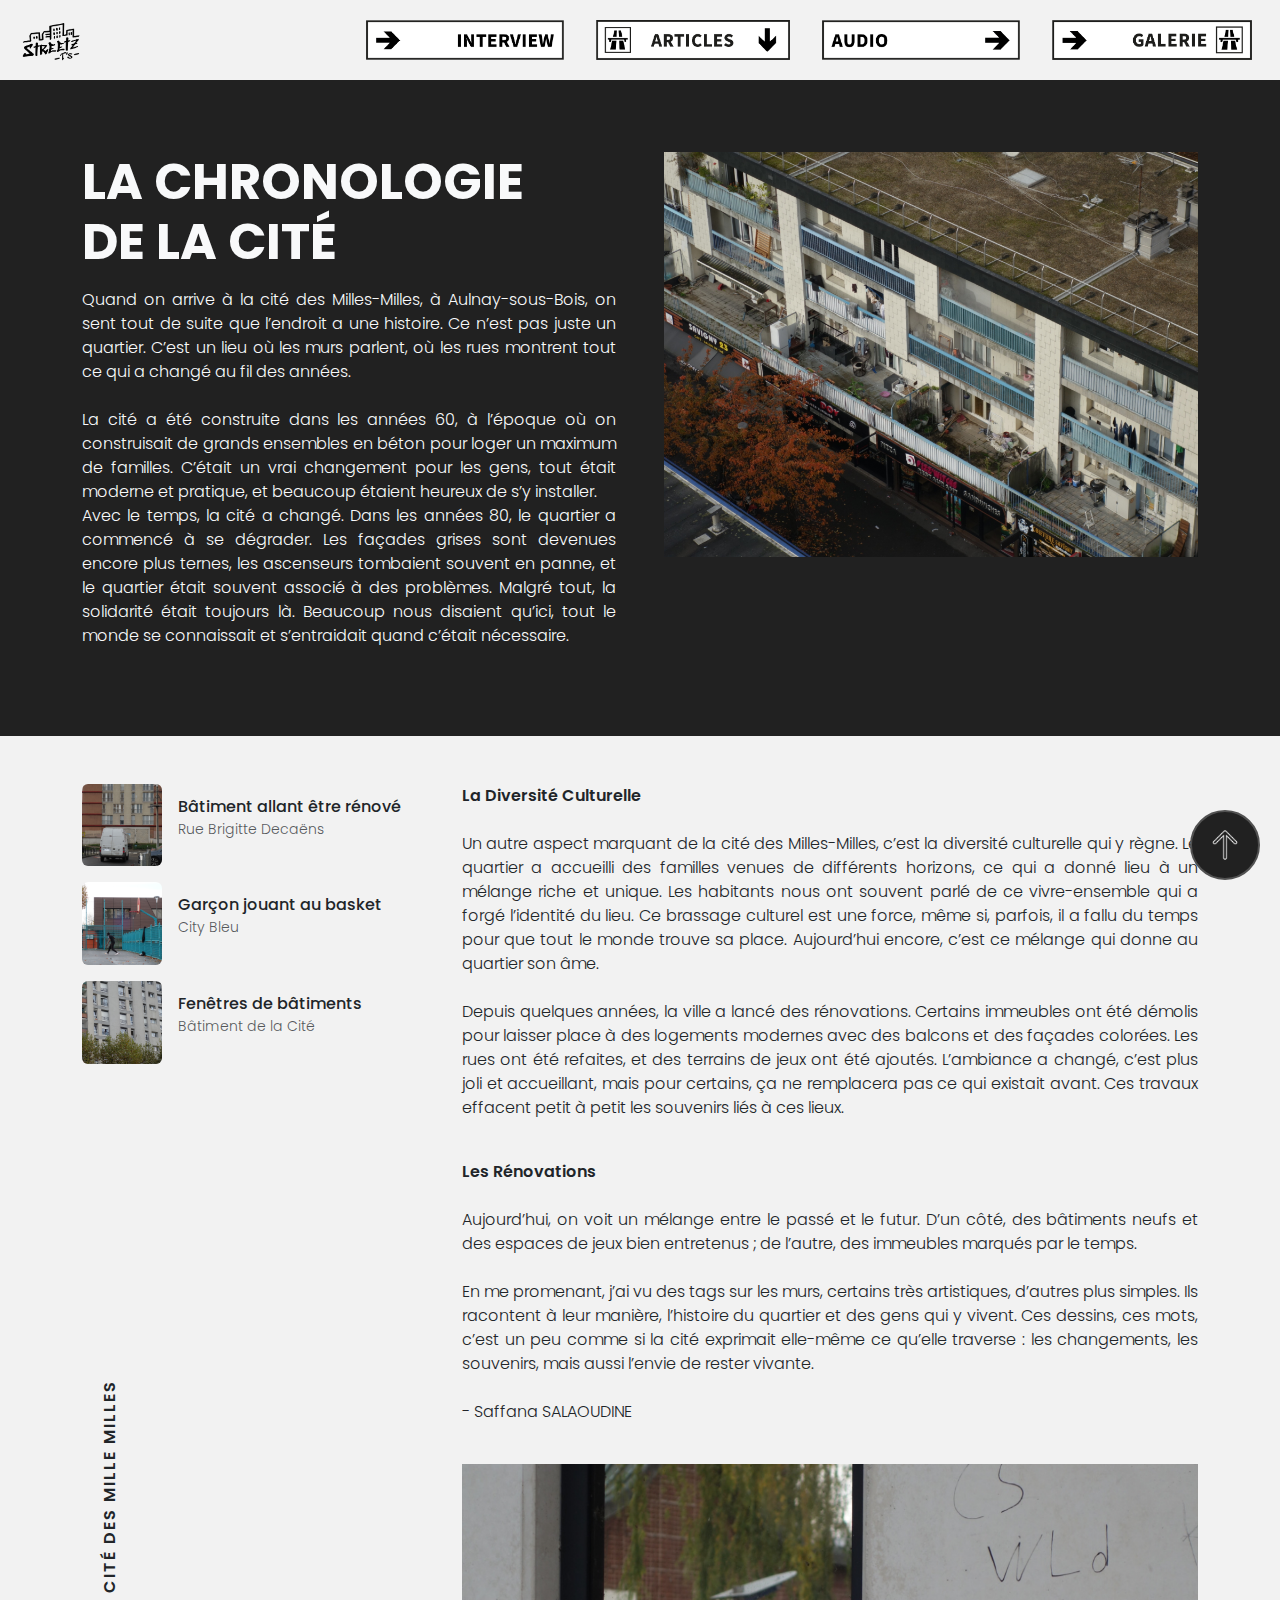
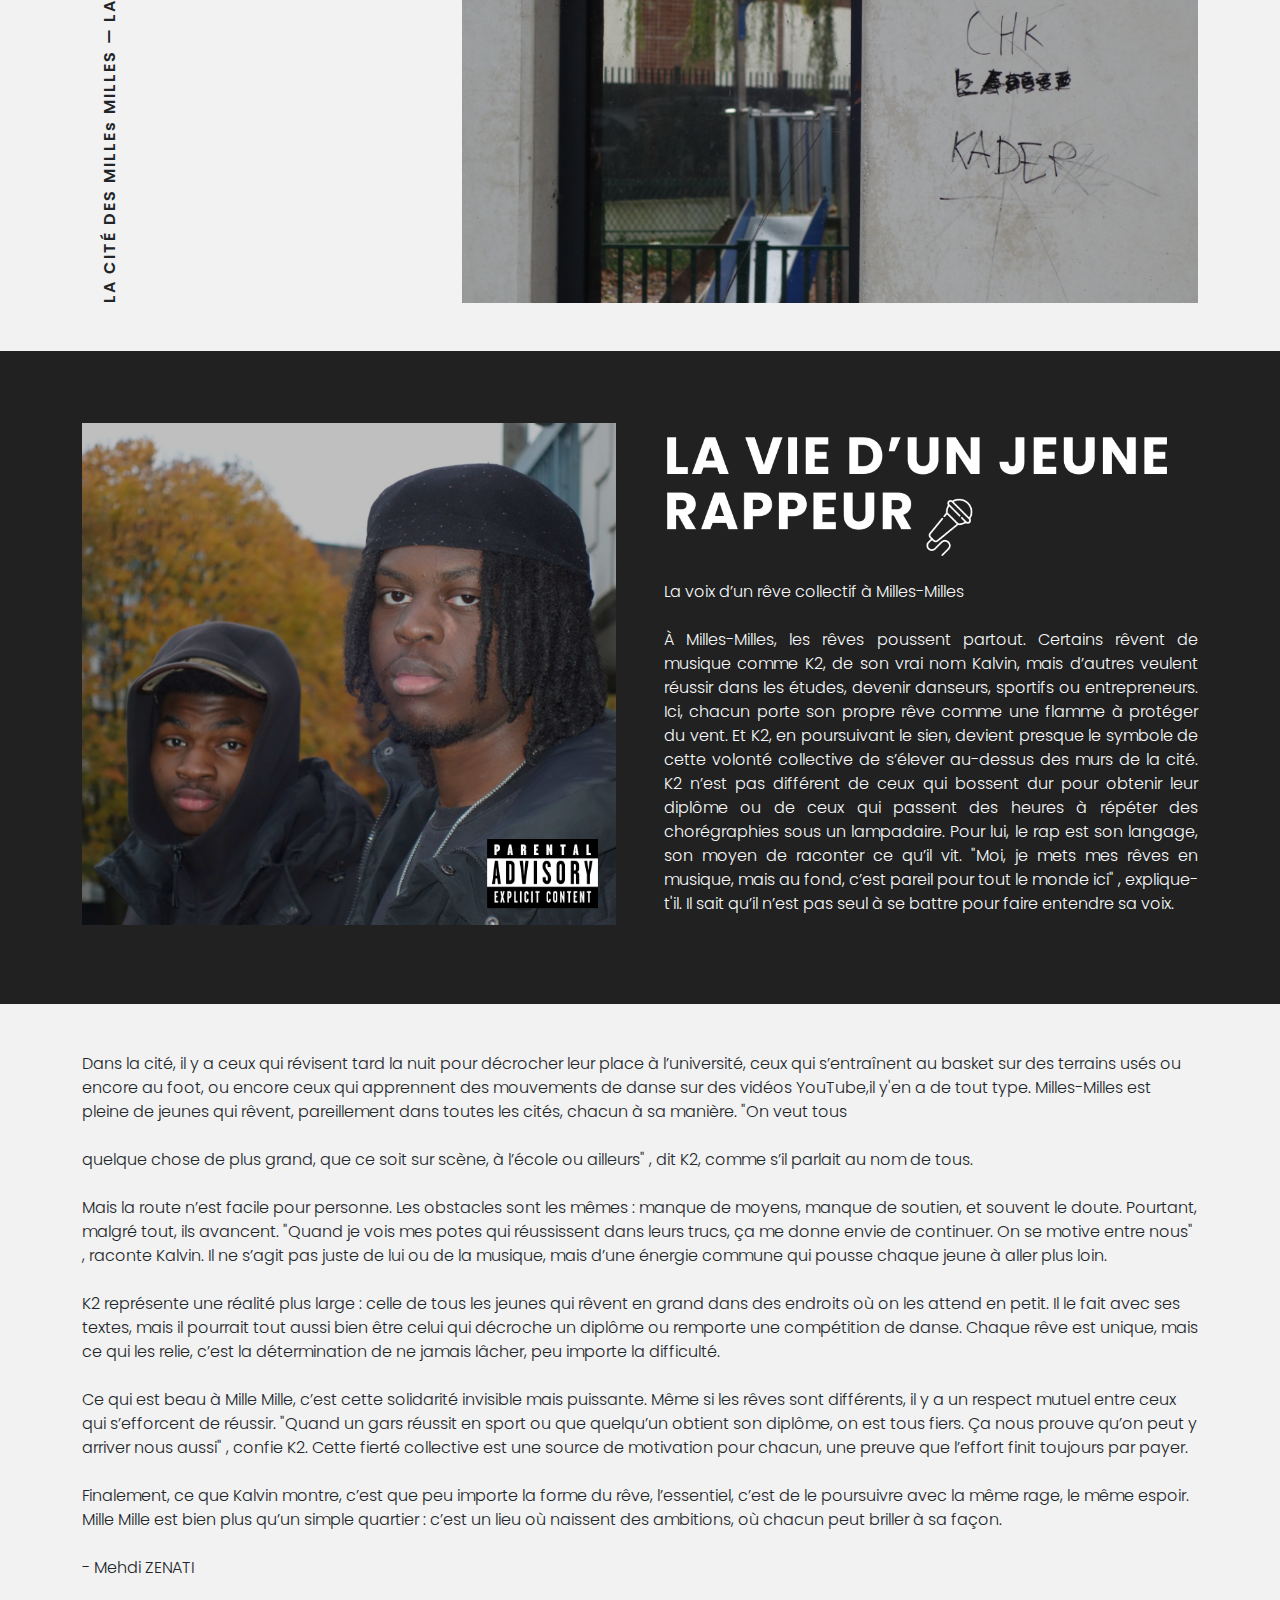
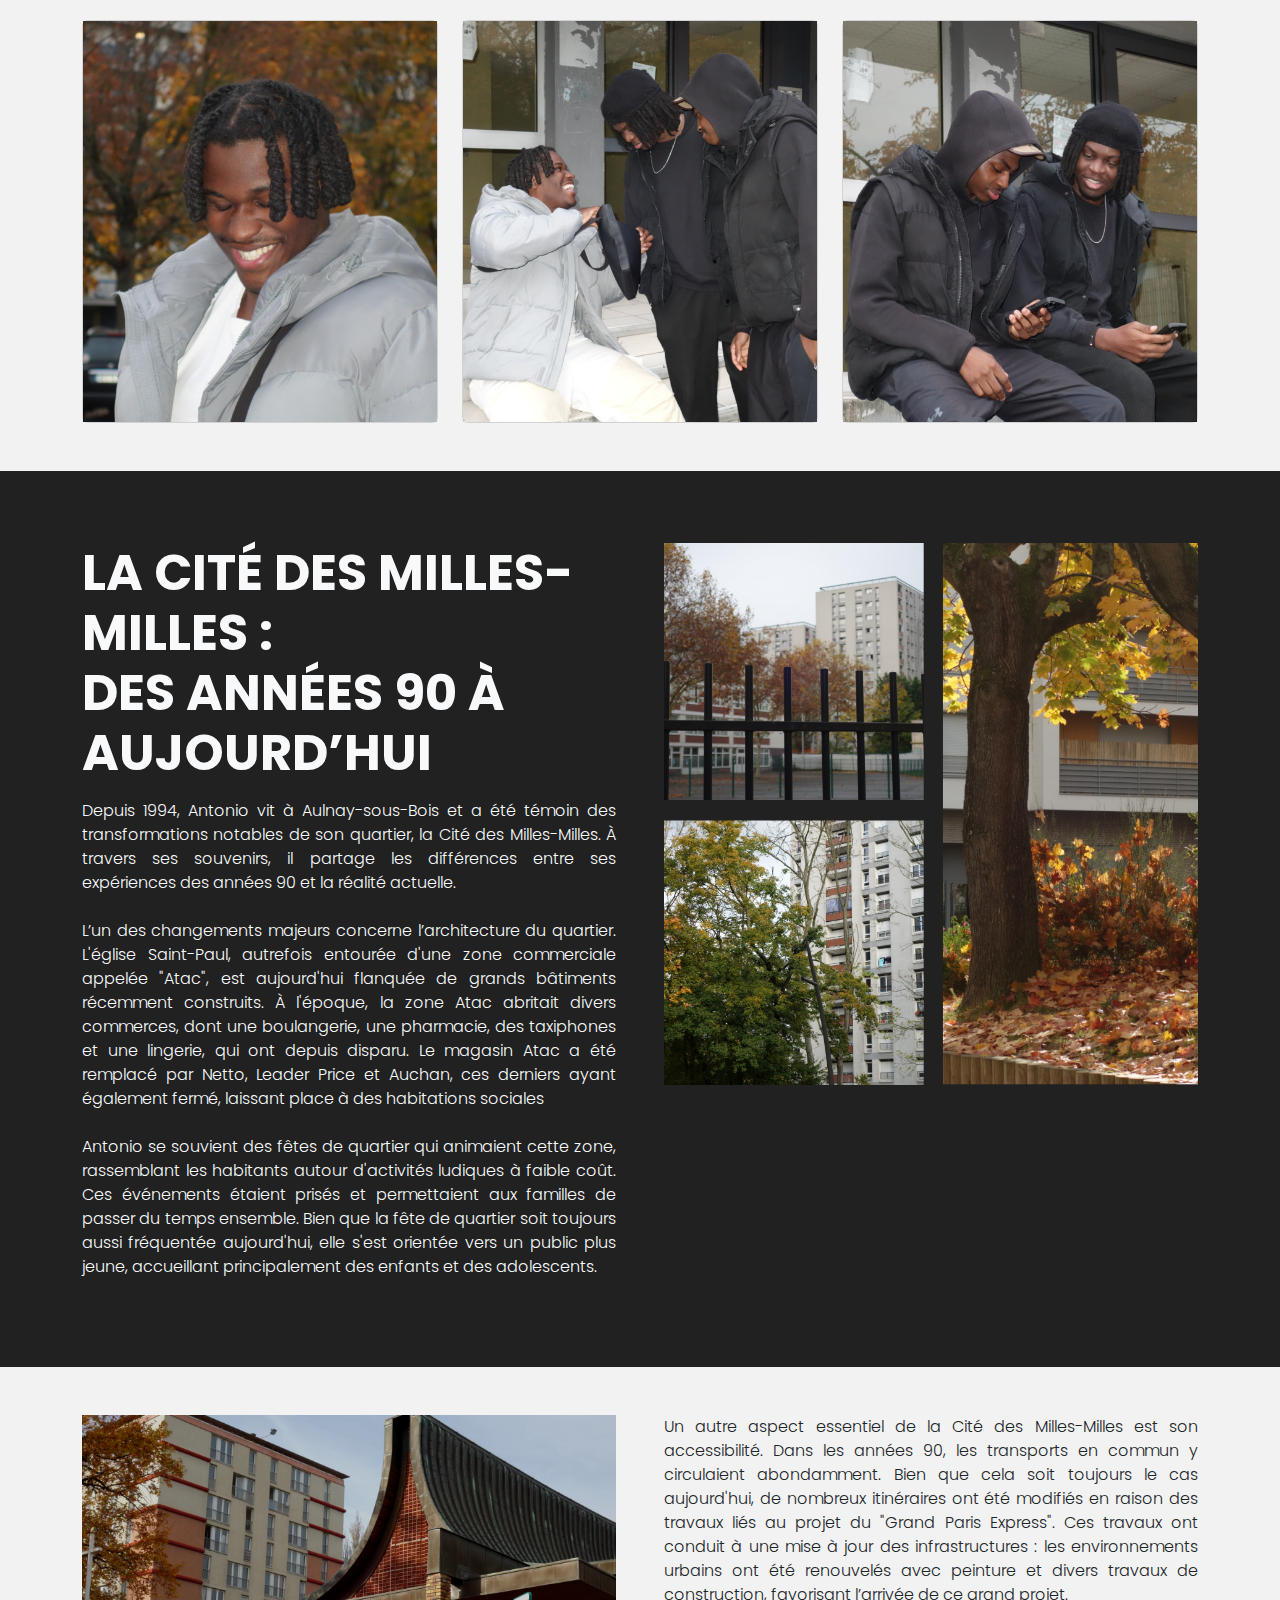
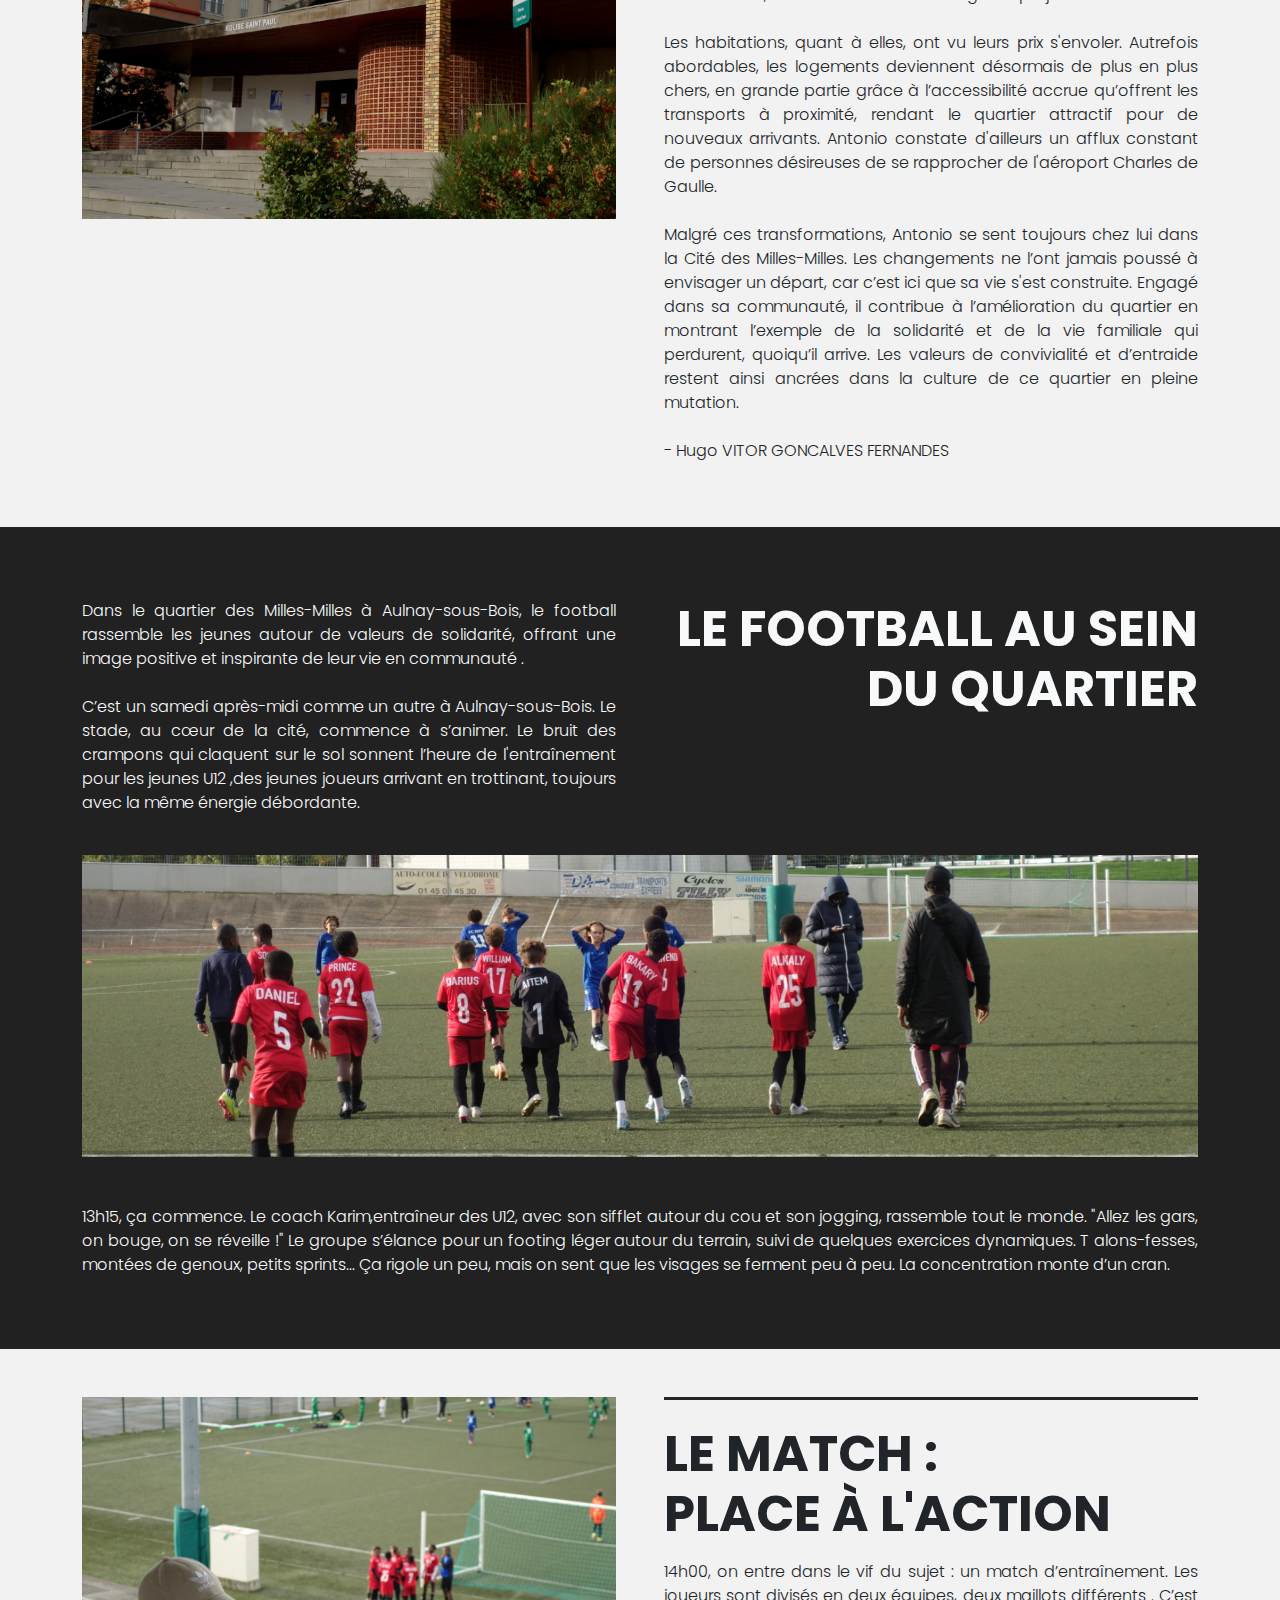
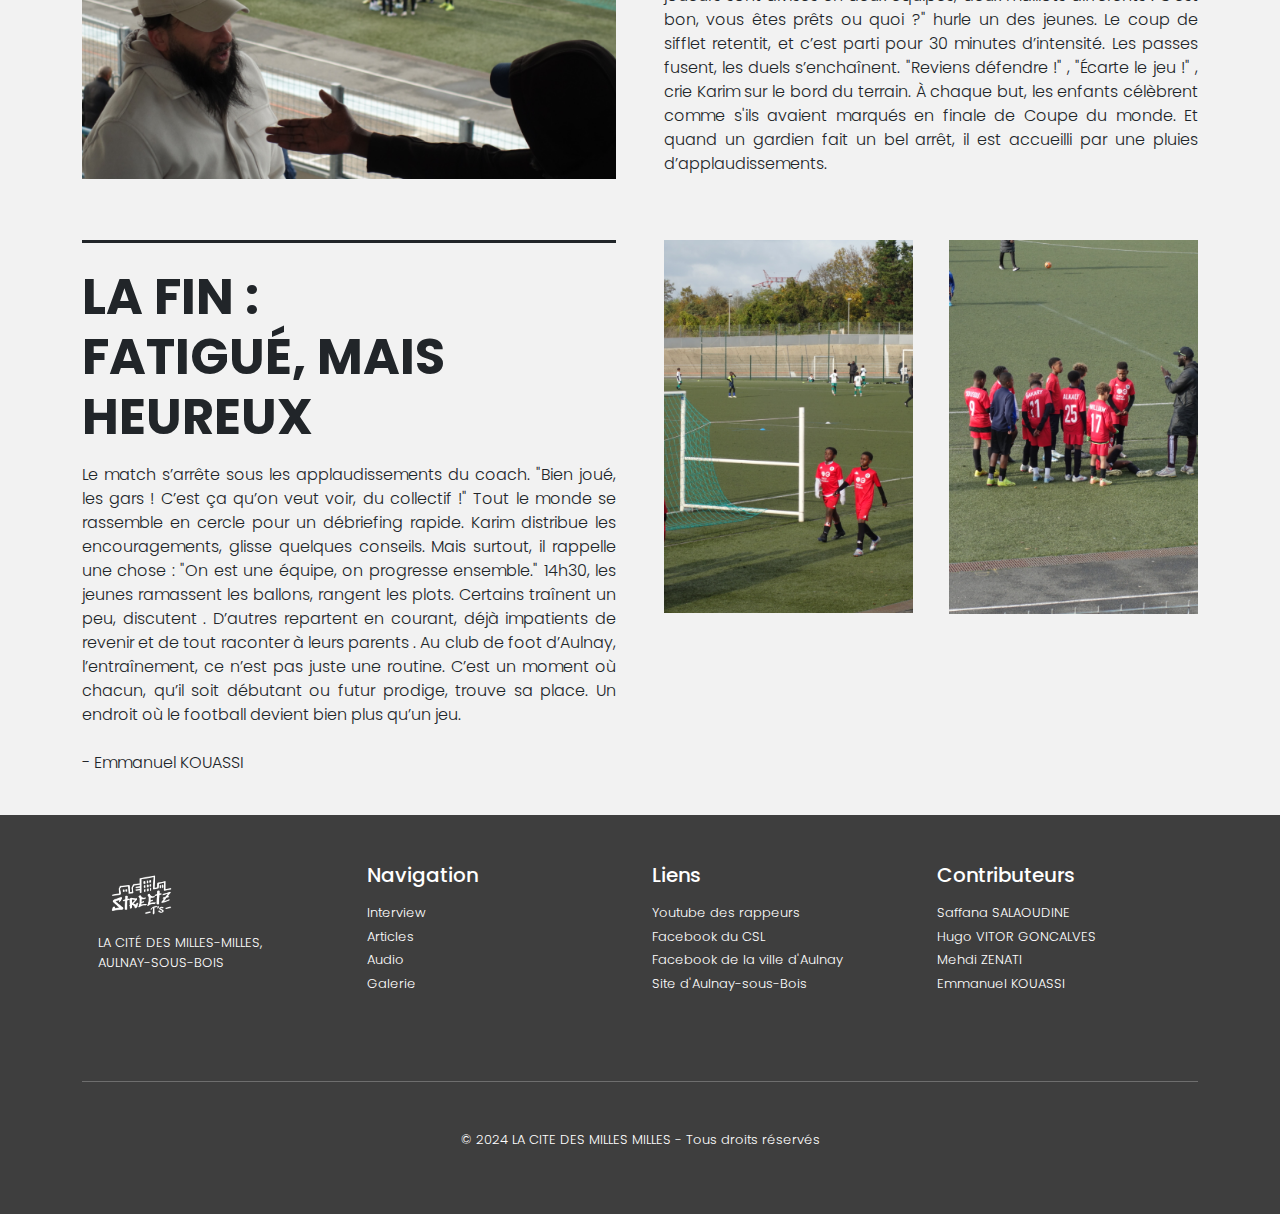
==== commit 7fa6255b: "Update ARTICLE.html" ====
--- a/ARTICLE.html
+++ b/ARTICLE.html
@@ -59,7 +59,7 @@
                         DE LA CITé</h1>
     
                         <p class="mt-3" style="font-size: medium; letter-spacing: 4%; text-align: justify;">
-                            Quand on arrive à la cité des Mille-Mille, à Aulnay-sous-Bois, on sent tout de suite que
+                            Quand on arrive à la cité des Milles-Milles, à Aulnay-sous-Bois, on sent tout de suite que
                             l’endroit a une histoire. Ce n’est pas juste un quartier. C’est un lieu où les murs parlent,
                             où les rues montrent tout ce qui a changé au fil des années.<br><br>
                             La cité a été construite dans les années 60, à l’époque où on construisait de grands
@@ -114,7 +114,7 @@
                     </div>
                     <!-- Texte vertical aligné en bas -->
                     <div class="mt-auto text-center texte-vertical" style="font-size: small; font-weight: 600;">
-                        <p style="font-size: medium">LA CITÉ DES MILLE MILLES  —  LA CITÉ DES MILLE MILLES</p>
+                        <p style="font-size: medium">LA CITÉ DES MILLEs MILLES  —  LA CITÉ DES MILLE MILLES</p>
                     </div>
 
             </div>
@@ -316,8 +316,8 @@
                         même énergie débordante.</p>
                 </div>
                 <div class="col-6">
-                    <h1 class="fw-bold text-end" style="font-size: 50px;">LE FOOTBALL AU SEIN DU<br>
-                        QUARTIER</h1>
+                    <h1 class="fw-bold text-end" style="font-size: 50px;">LE FOOTBALL AU SEIN<br>
+                        DU QUARTIER</h1>
                 </div>
             </div>
 
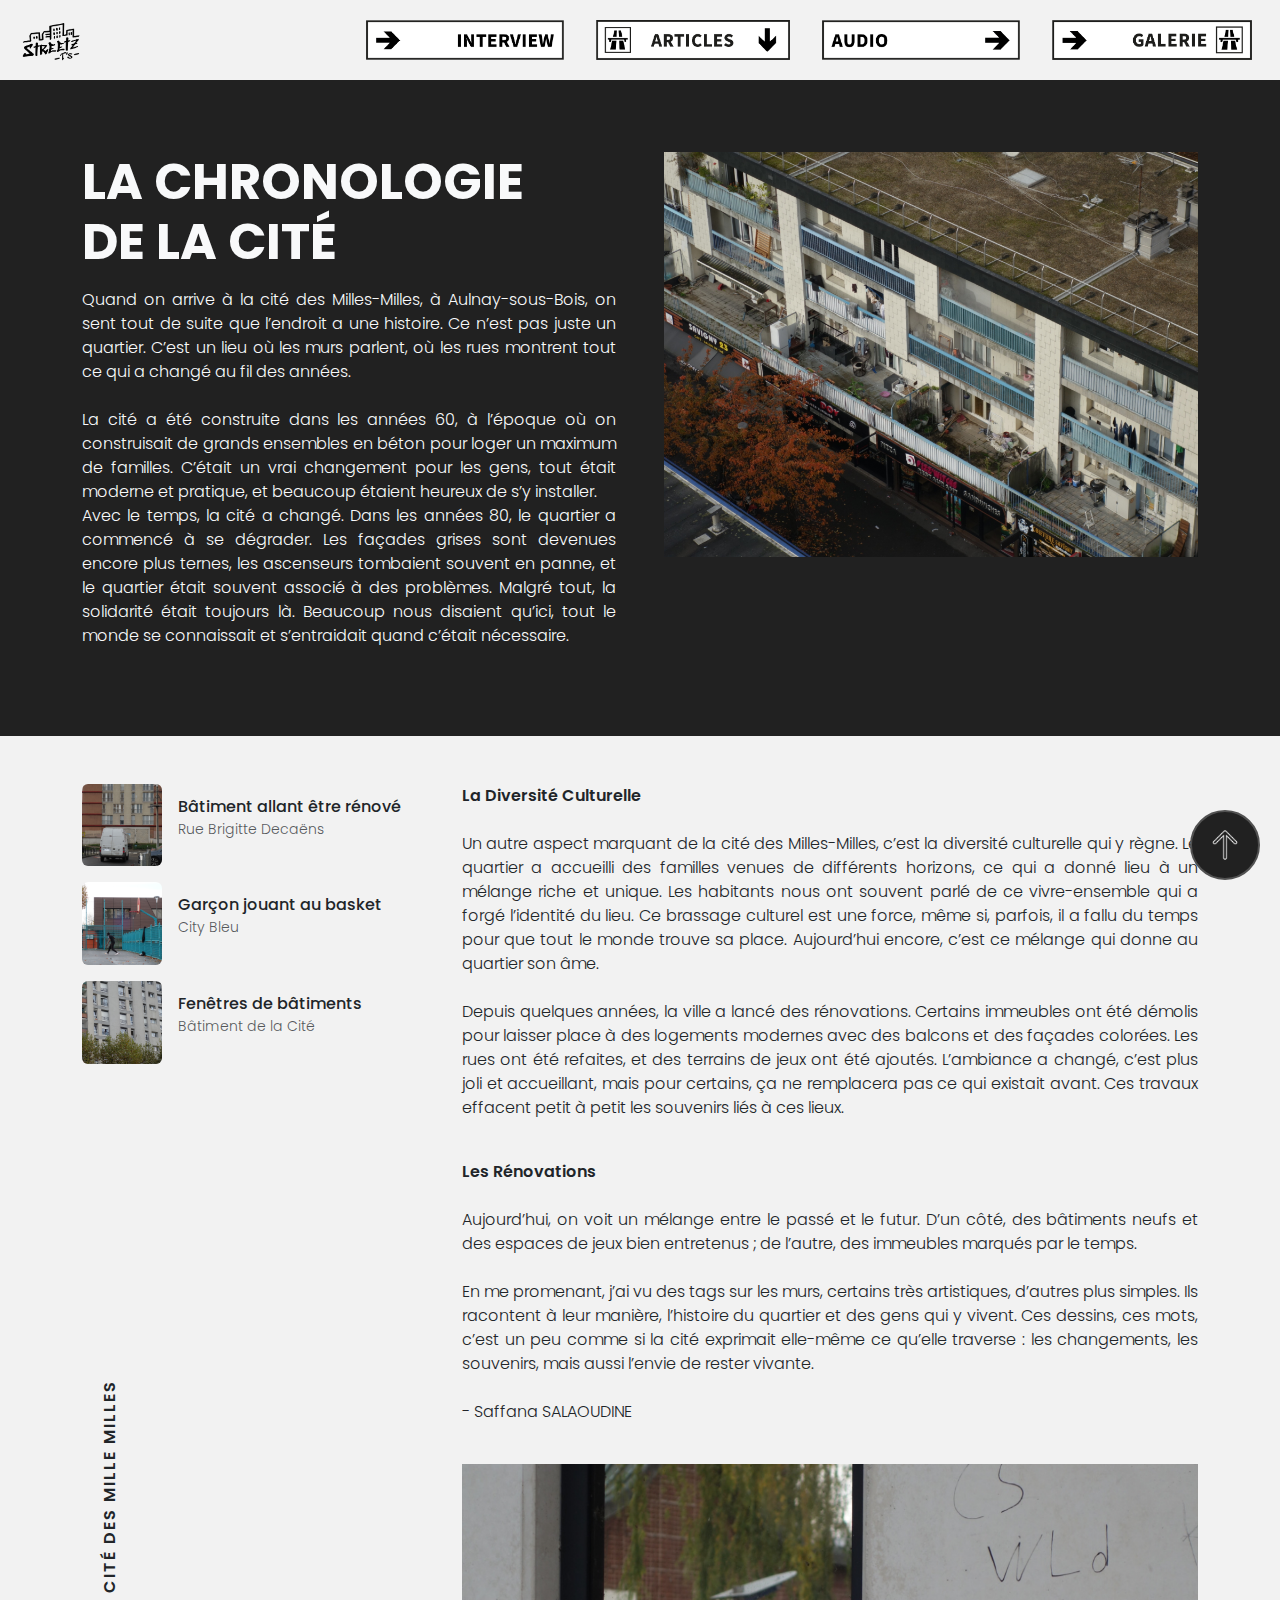
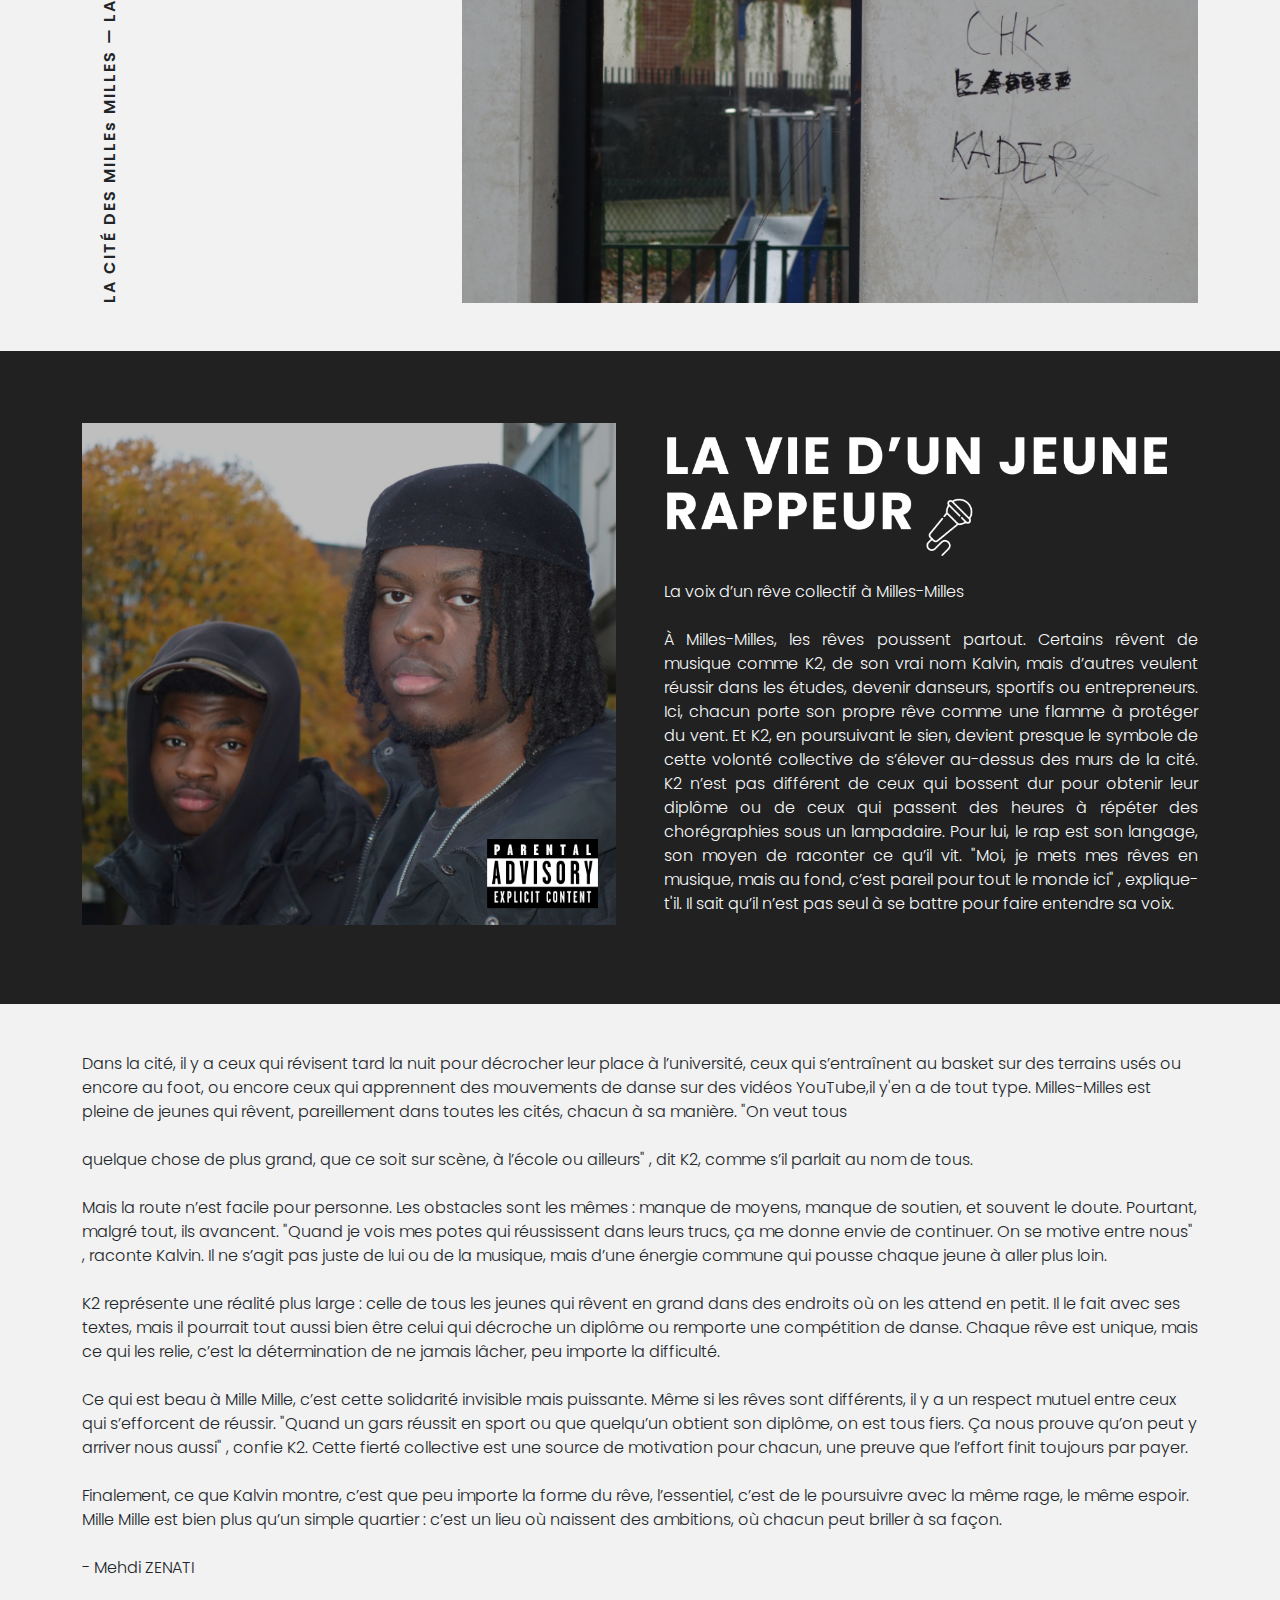
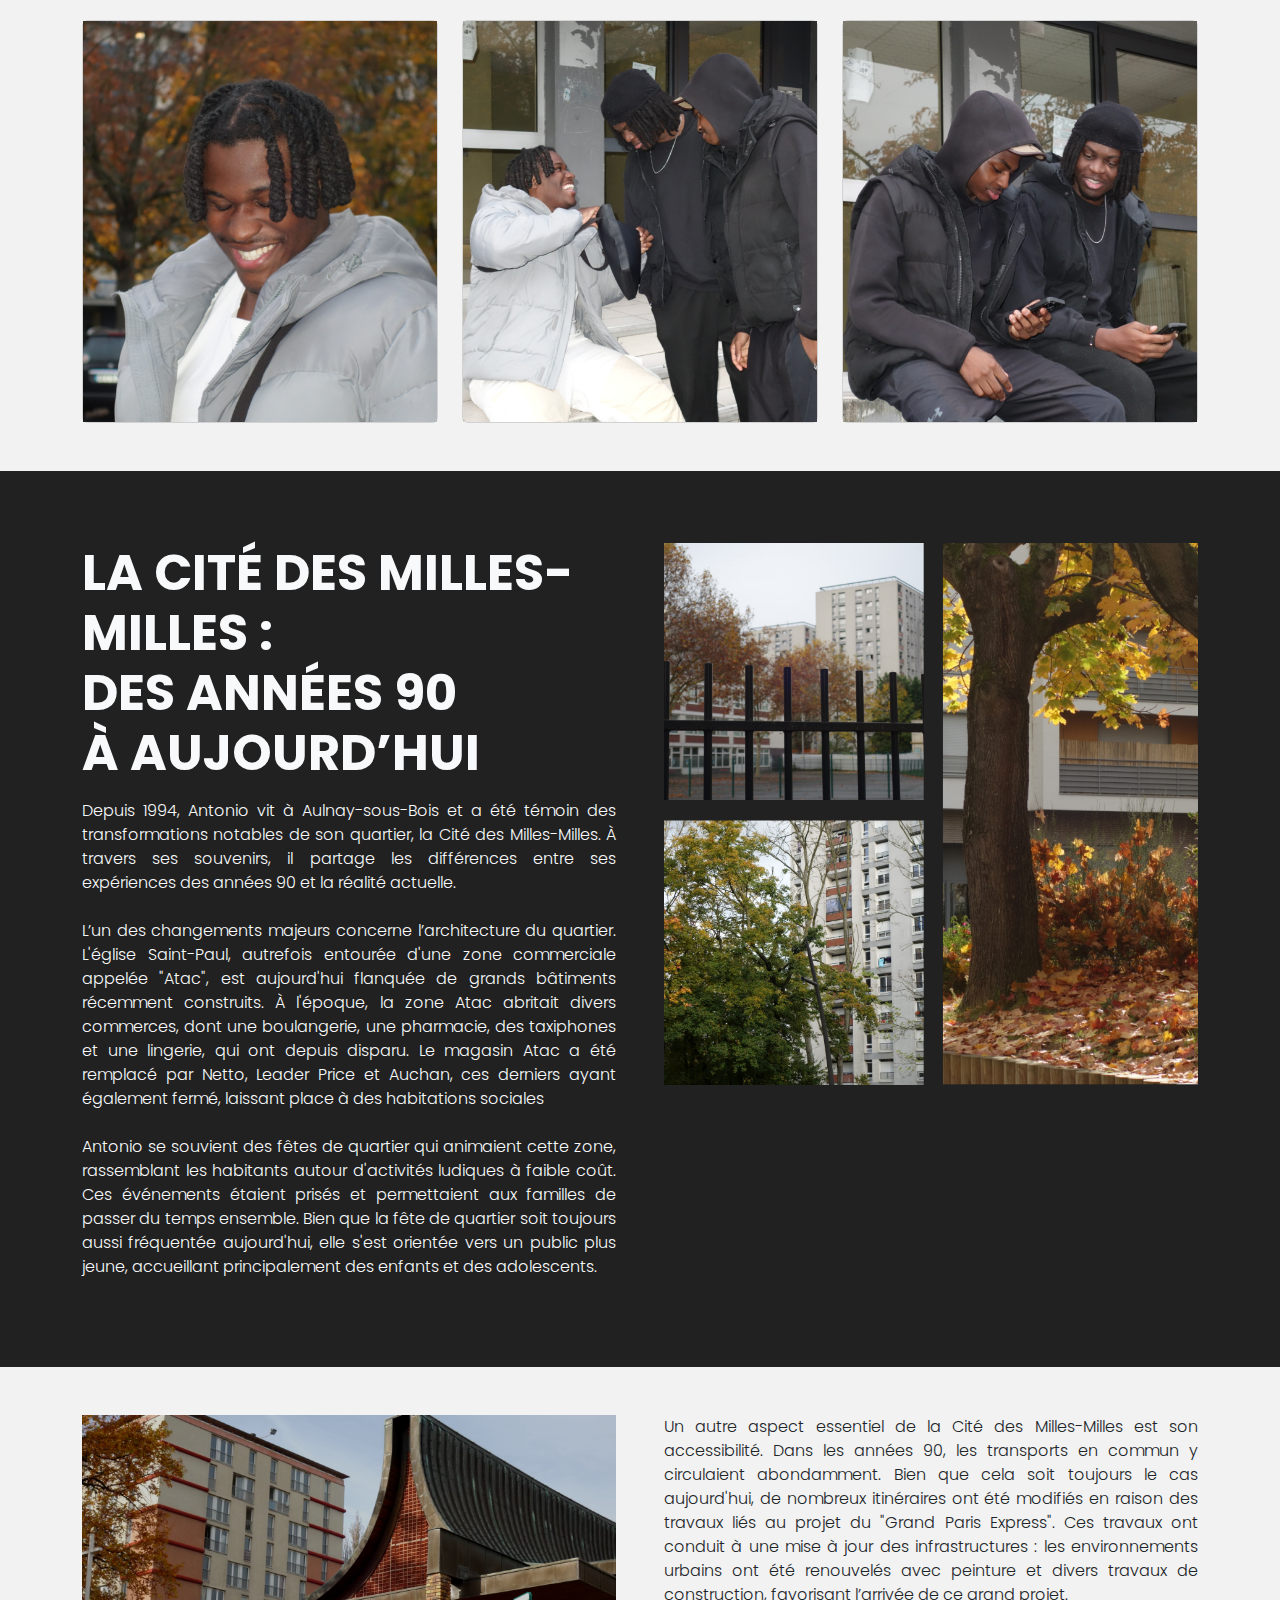
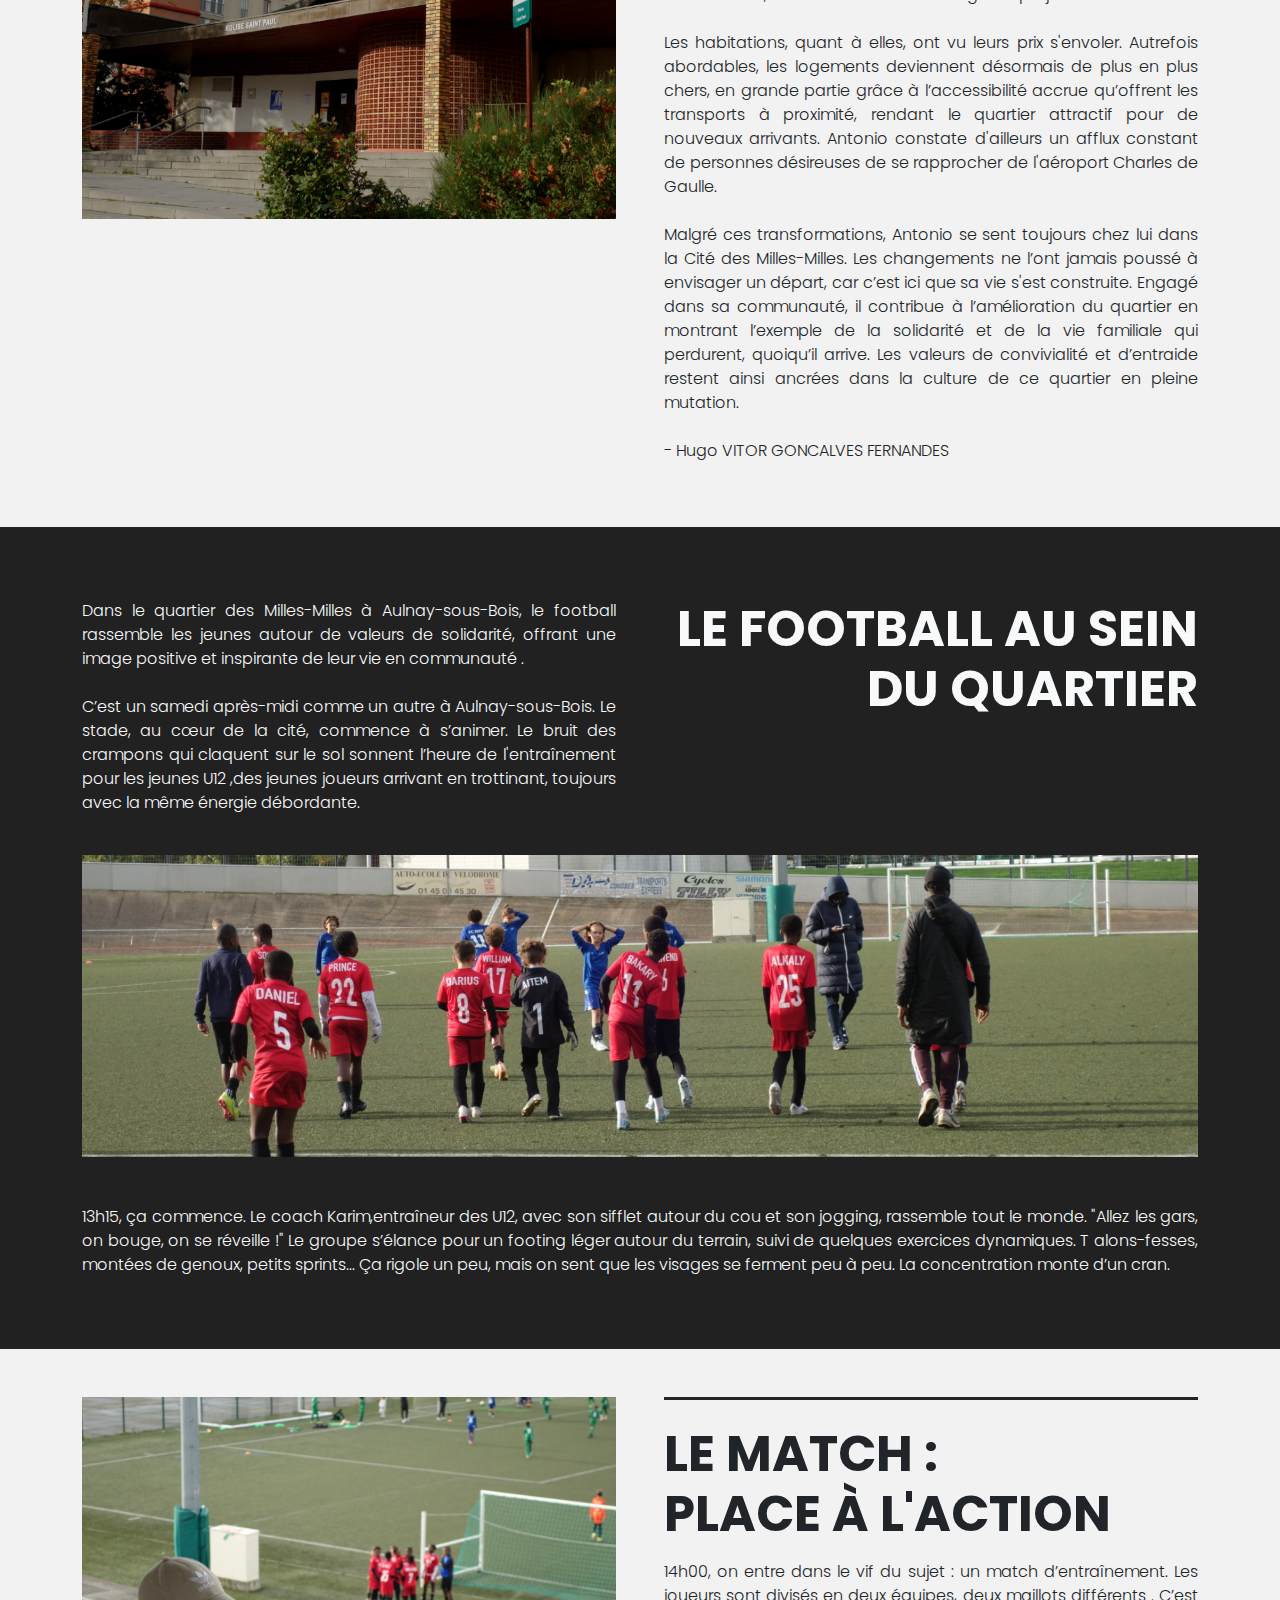
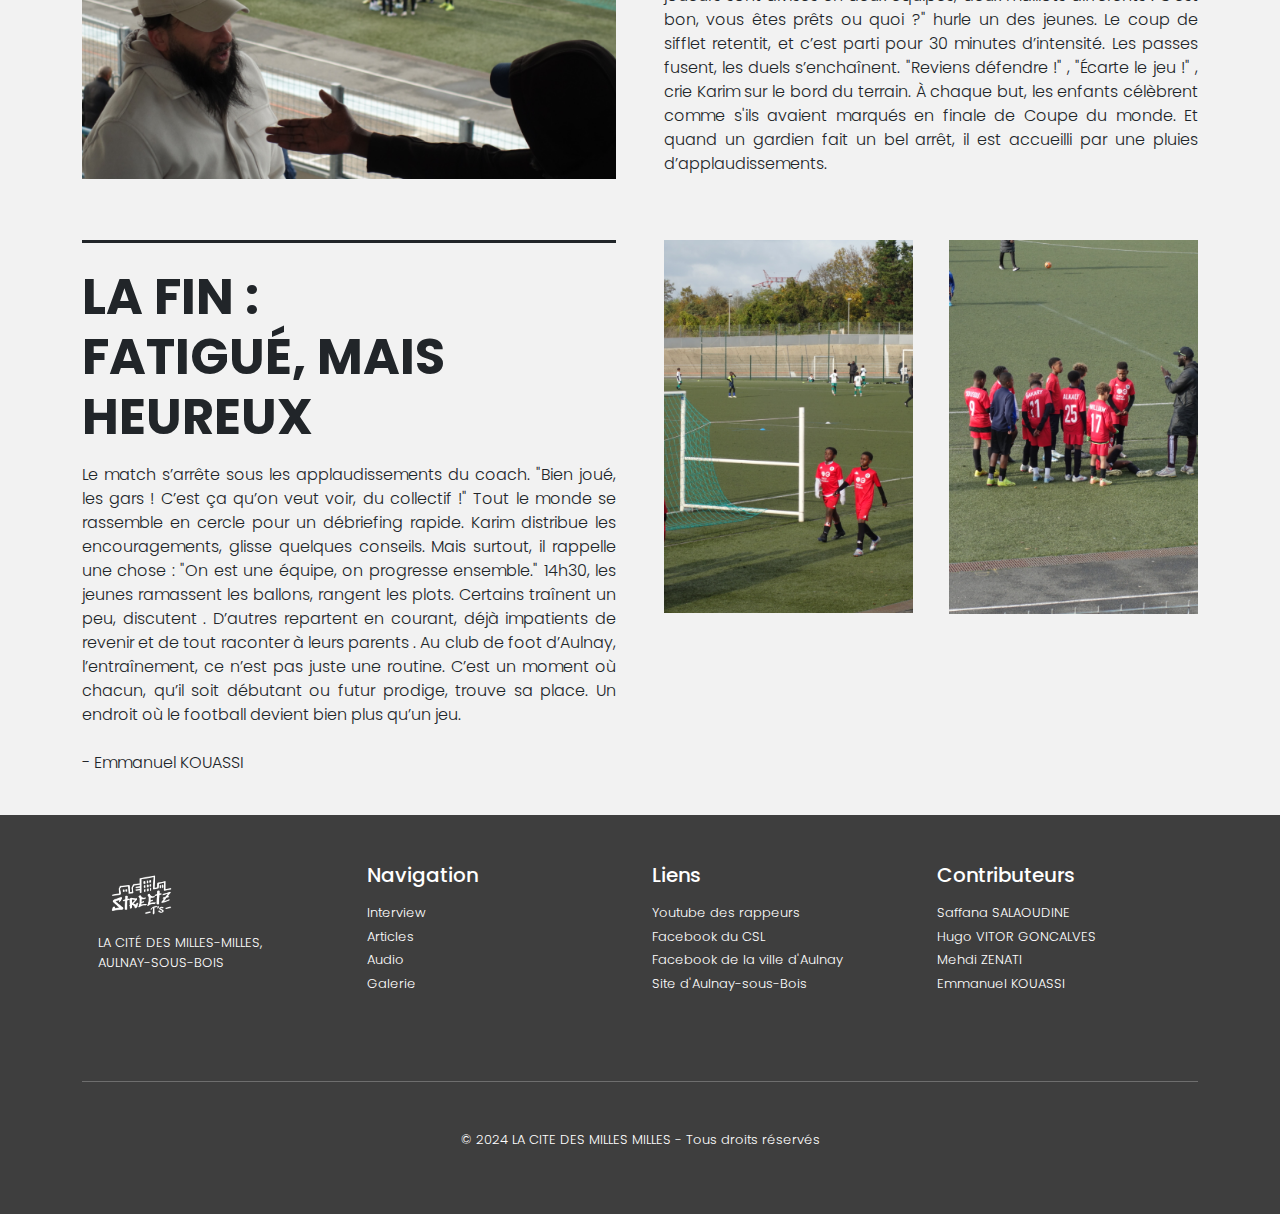
==== commit 934a6786: "Update ARTICLE.html" ====
--- a/ARTICLE.html
+++ b/ARTICLE.html
@@ -264,7 +264,7 @@
             <div class="row my-4">
                 <div class="col-6 pe-4 !important">
                     <h1 class="fw-bold text-uppercase" style="font-size: 50px;">La Cité des Milles-Milles :<br>
-                        des années 90 à aujourd’hui</h1>
+                        des années 90<br>à aujourd’hui</h1>
     
                         <p class="mt-3" style="font-size: medium; letter-spacing: 4%; text-align: justify;">
                             Depuis 1994, Antonio vit à Aulnay-sous-Bois et a été témoin des transformations notables de son quartier, la Cité des Milles-Milles. À travers ses souvenirs, il partage les différences entre ses expériences des années 90 et la réalité actuelle. <br> <br>
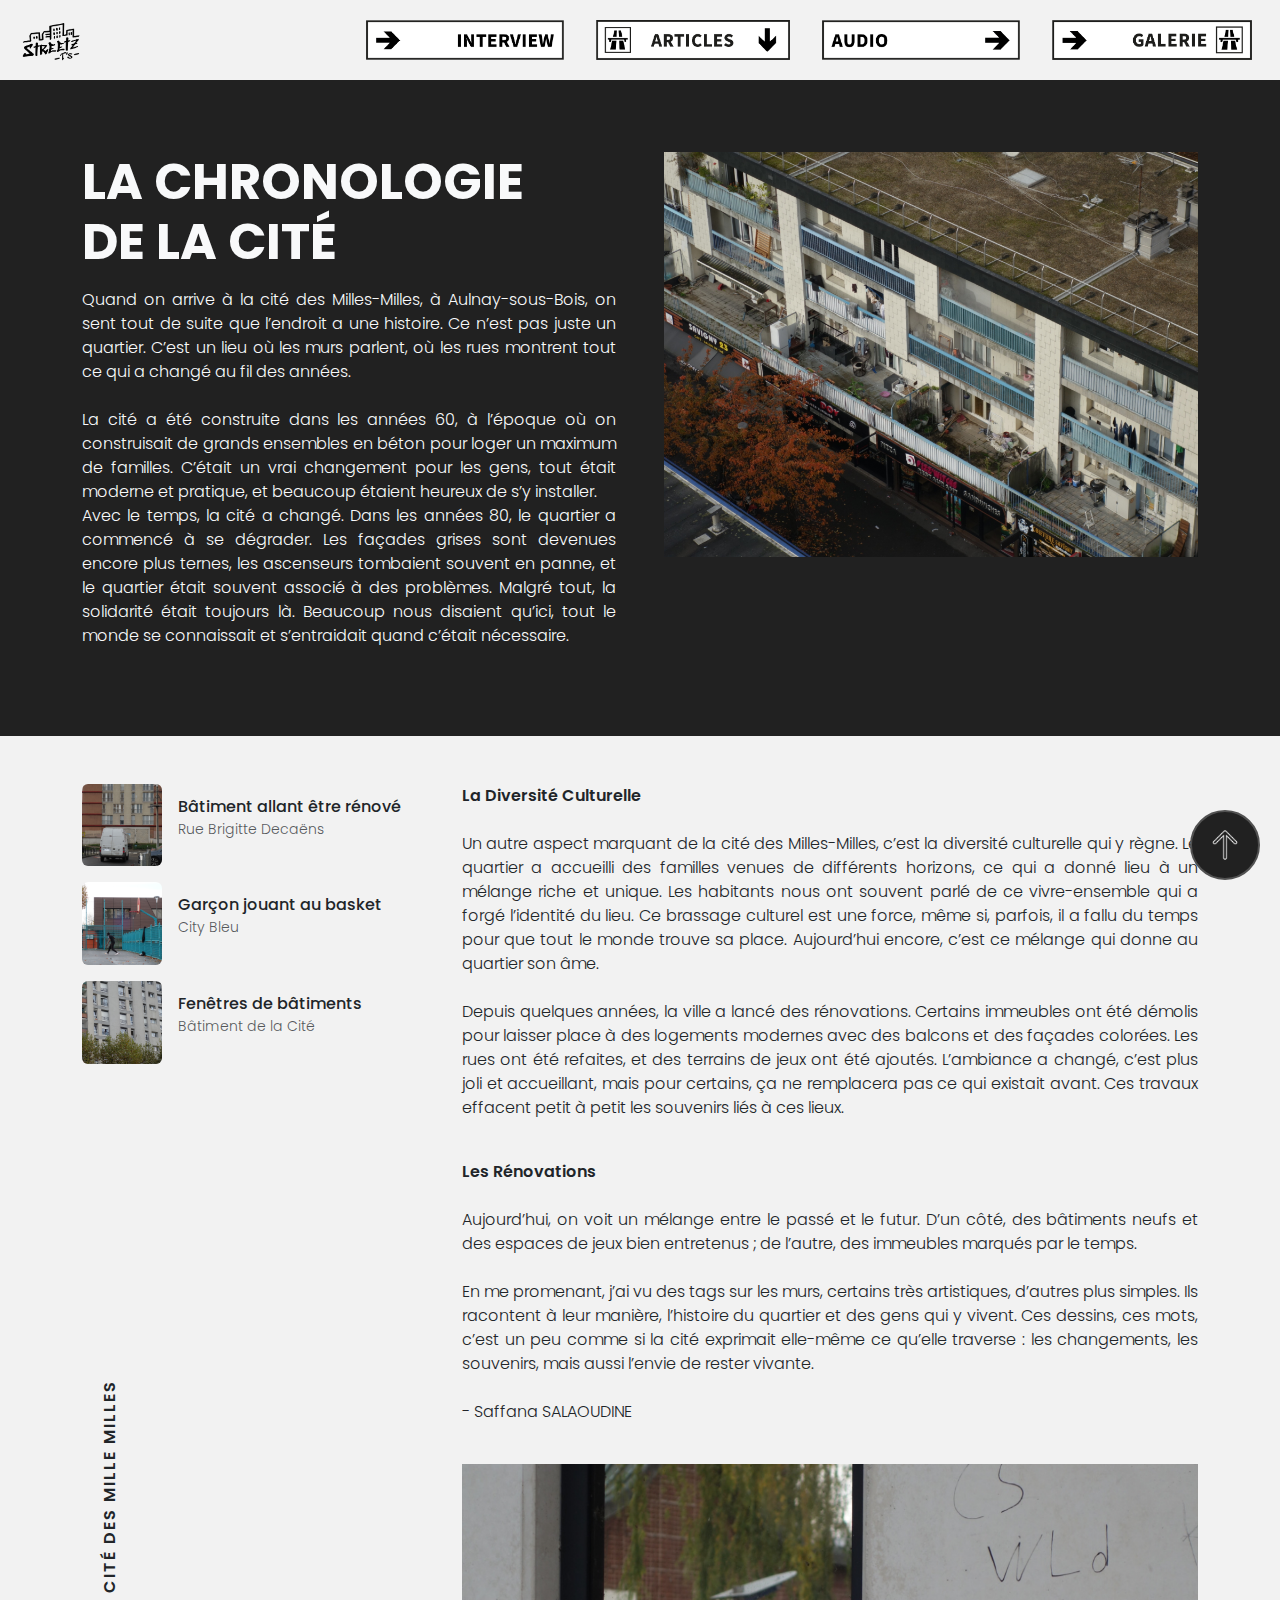
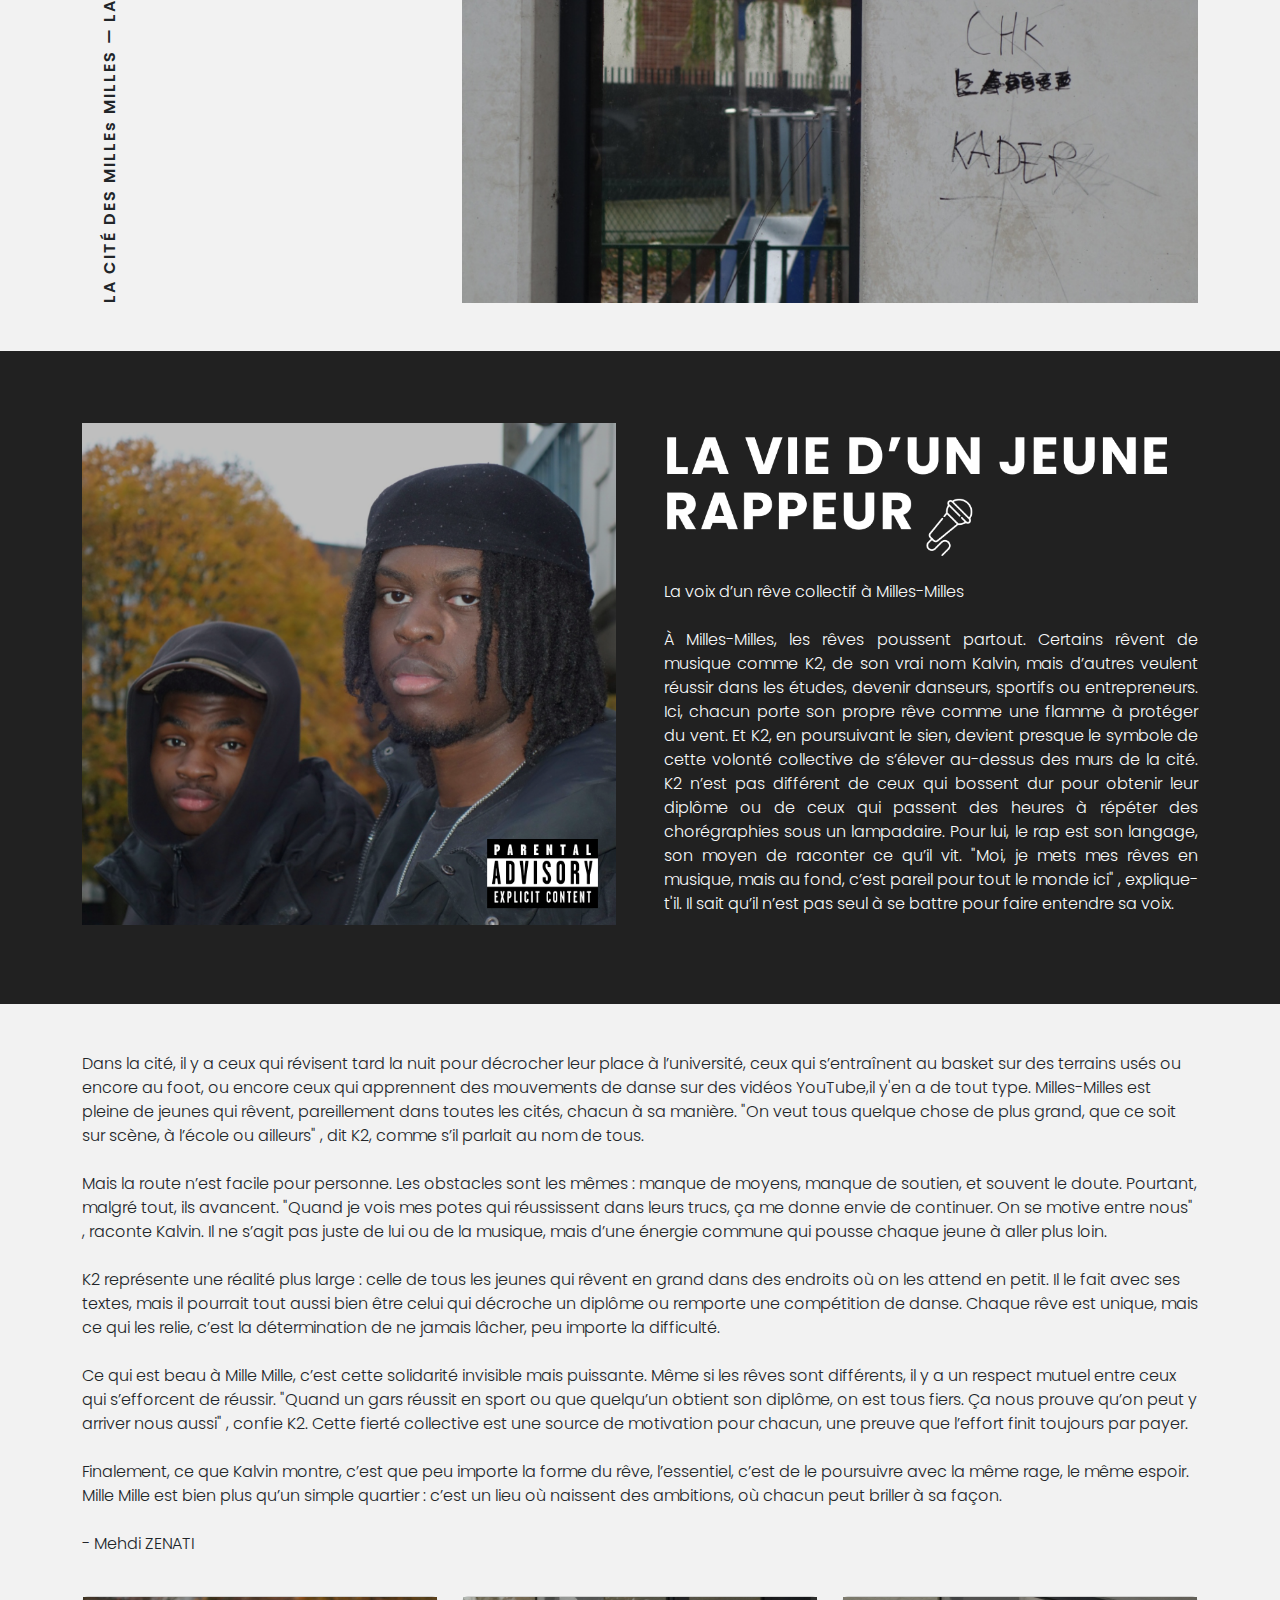
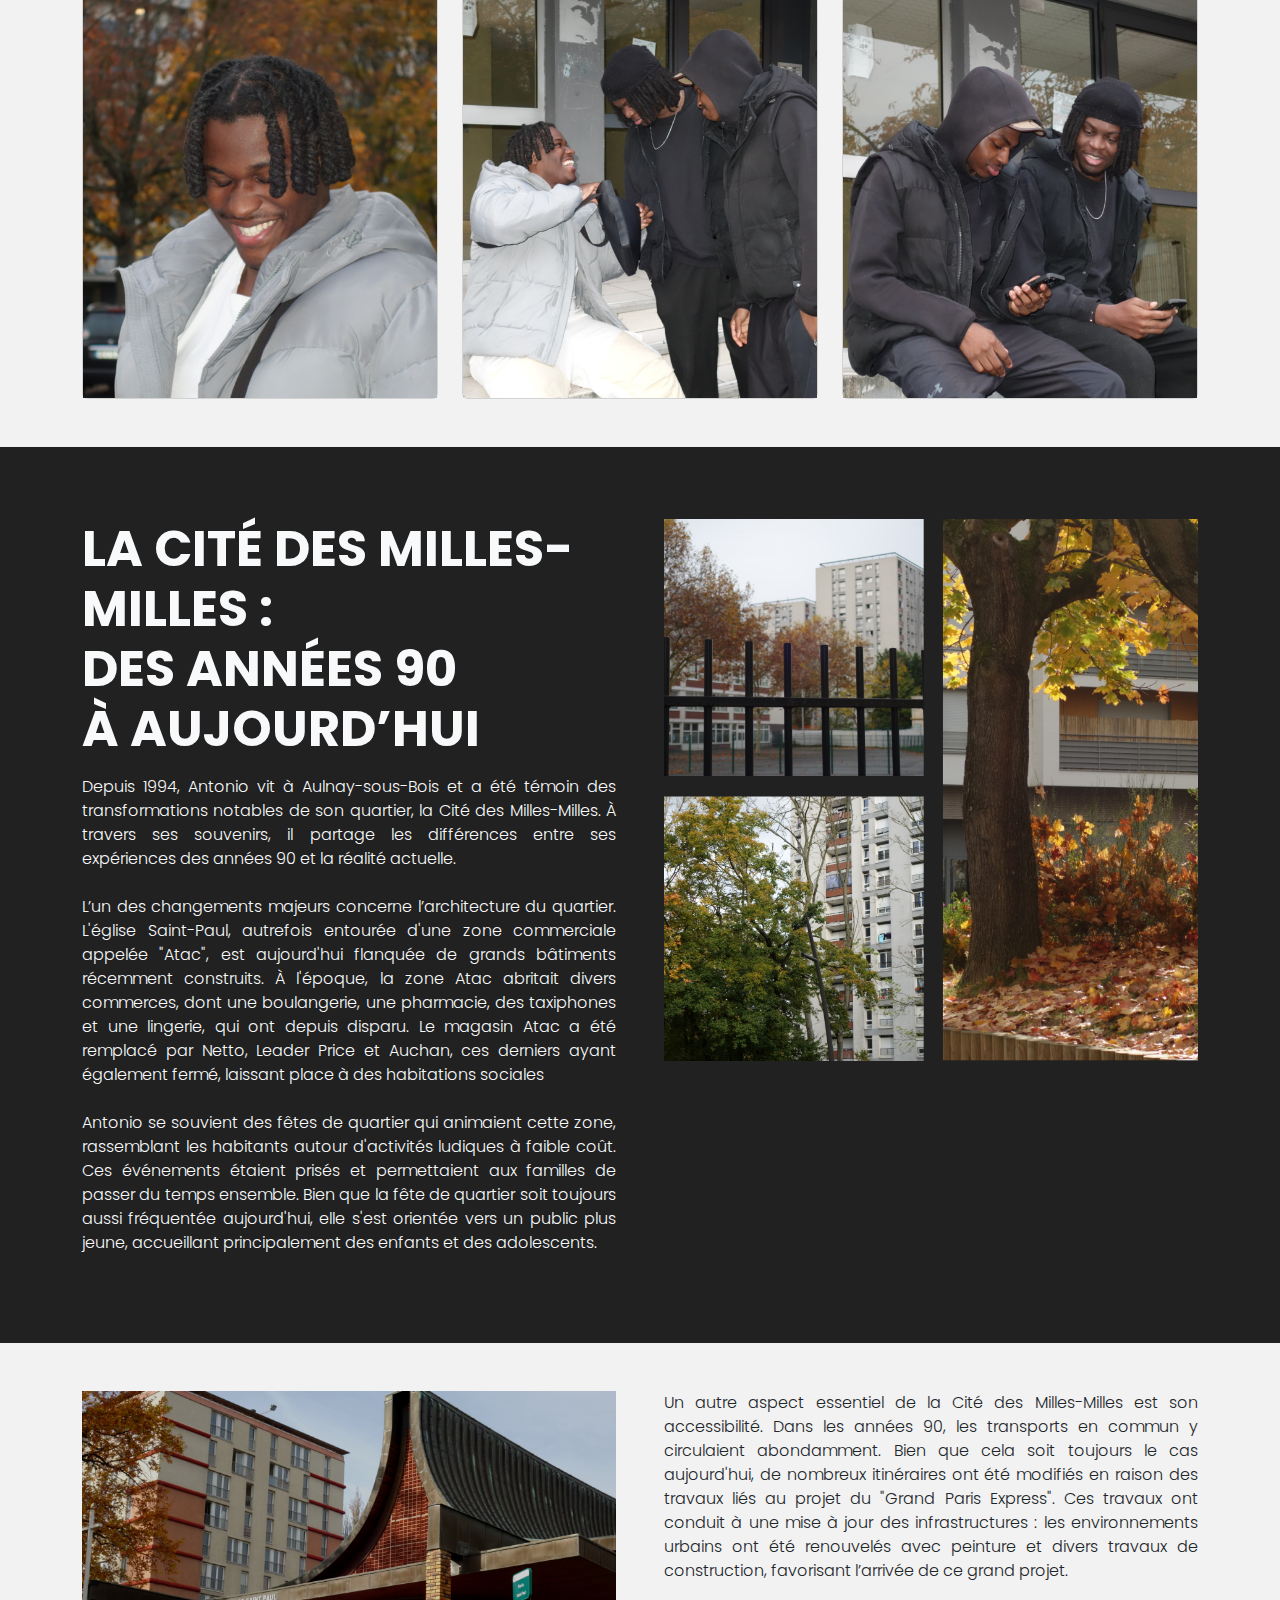
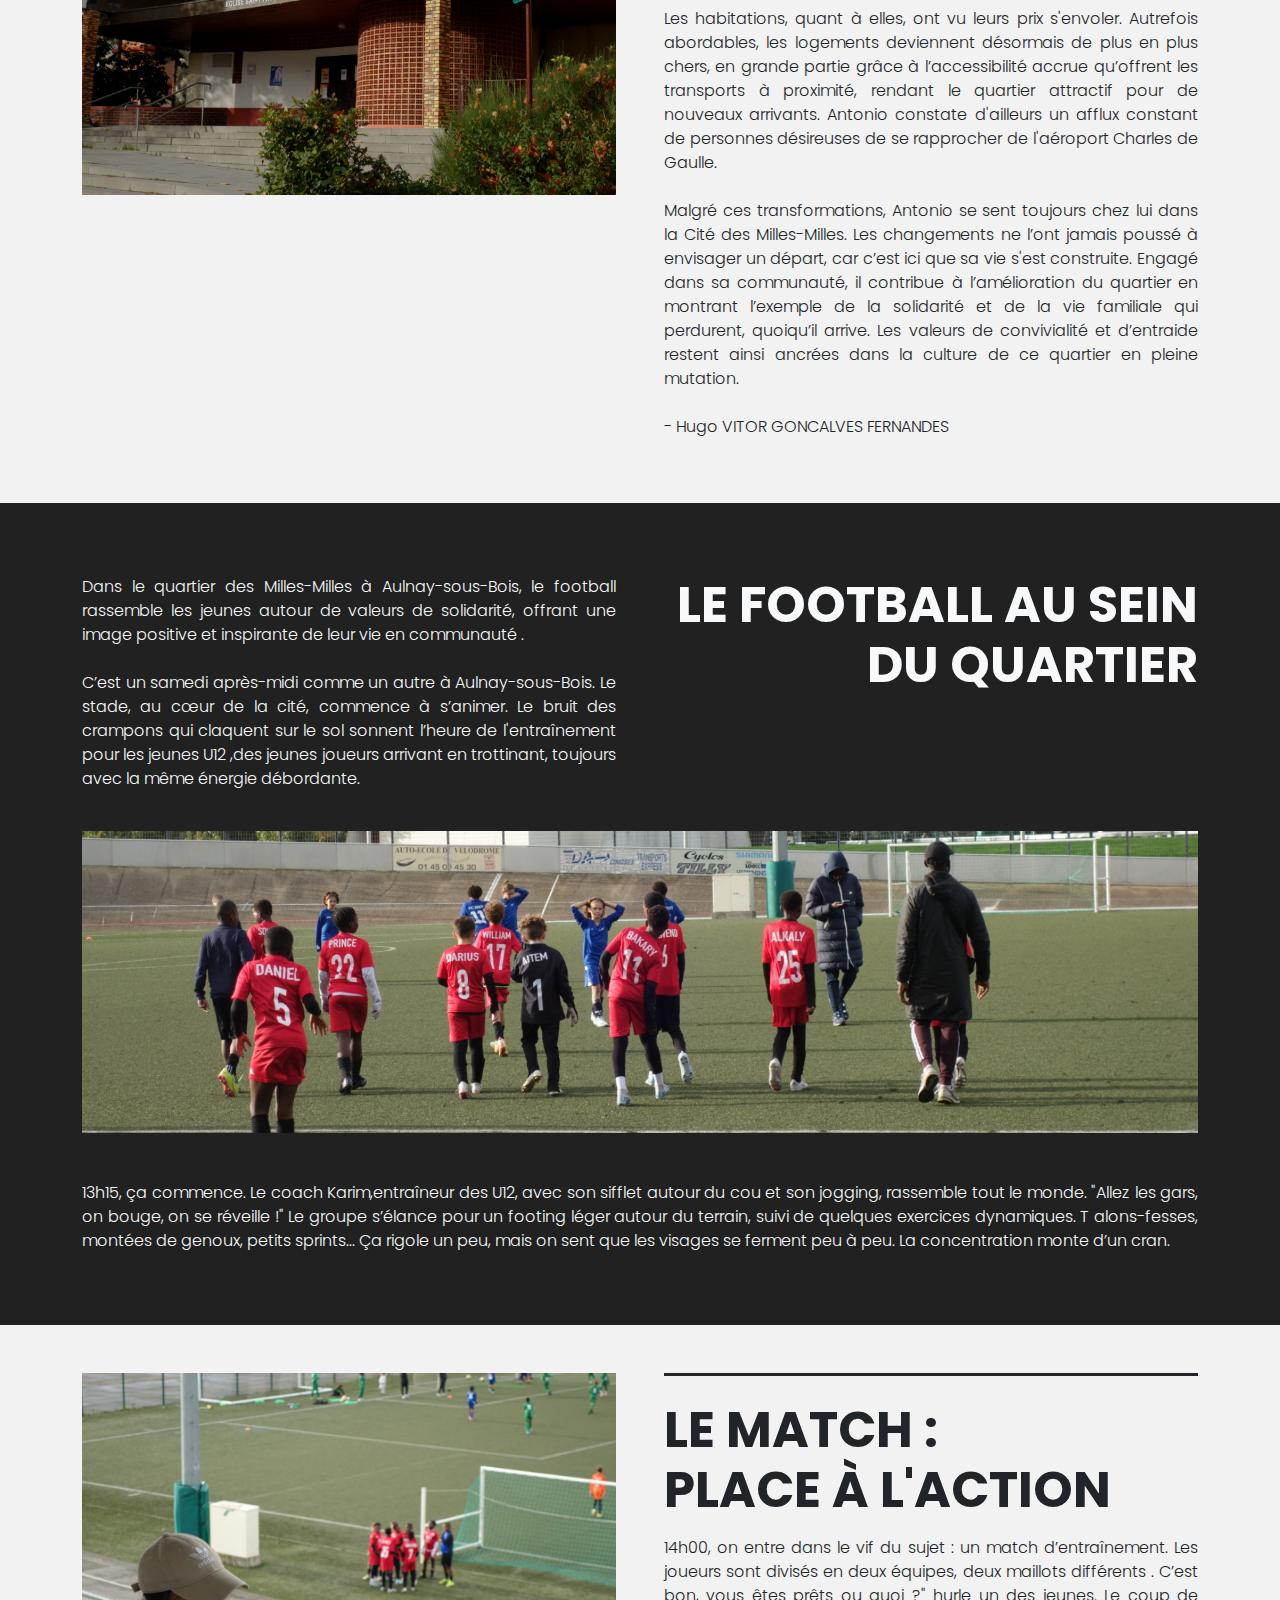
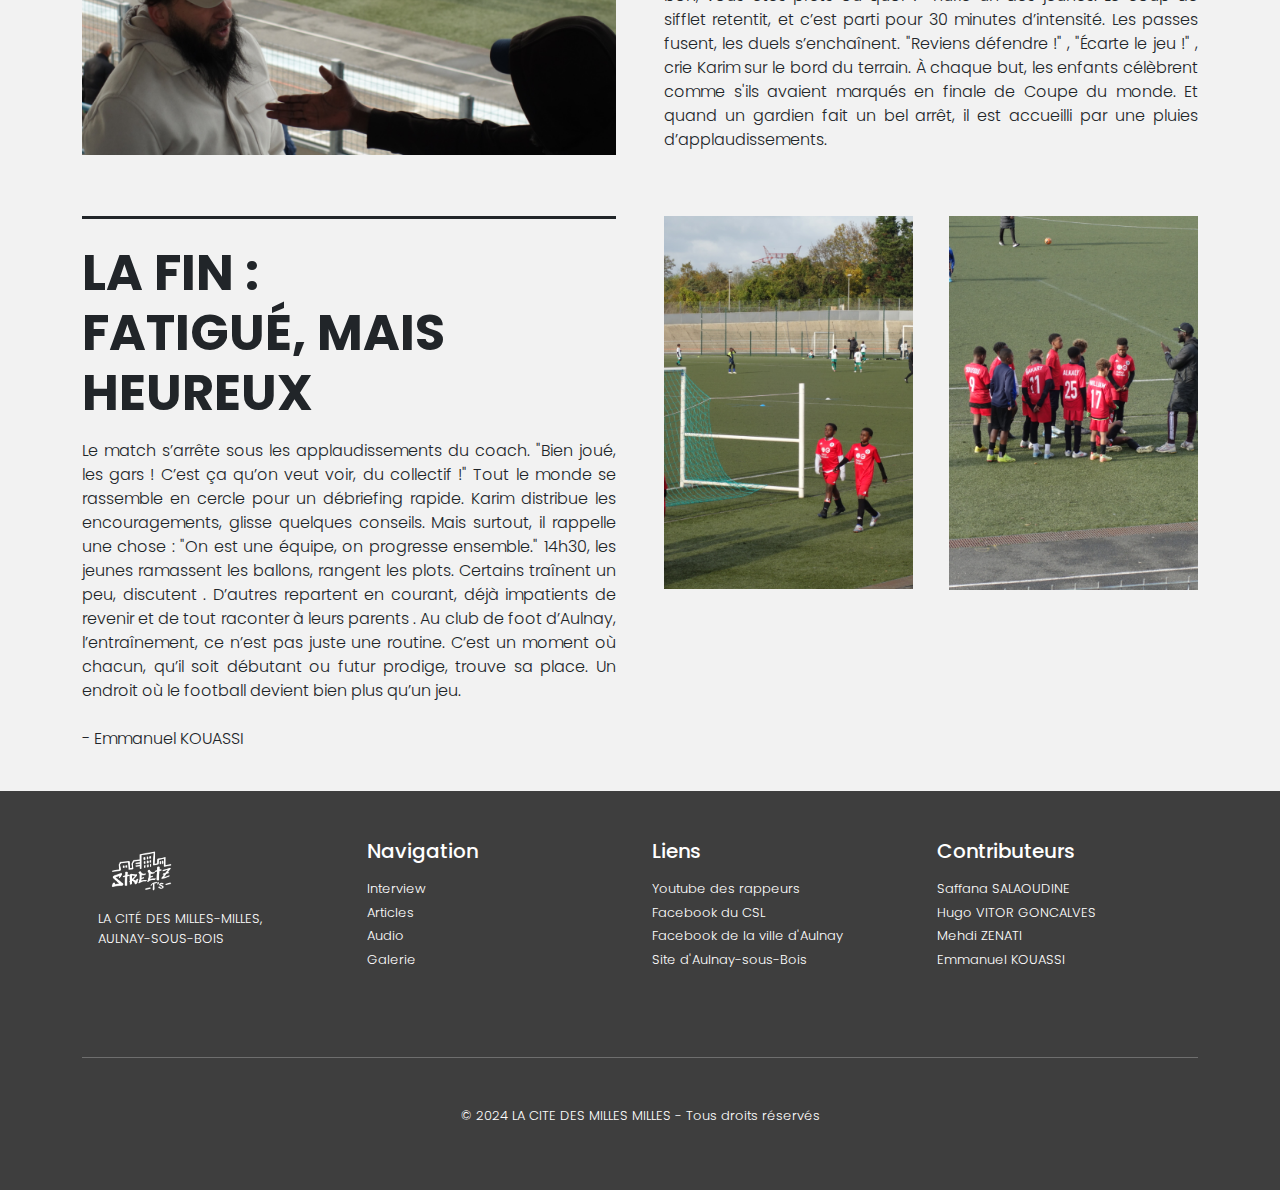
==== commit e3624edb: "Update ARTICLE.html" ====
--- a/ARTICLE.html
+++ b/ARTICLE.html
@@ -200,8 +200,7 @@
                 au foot, ou encore ceux qui apprennent des mouvements de danse sur des
                 vidéos YouTube,il y'en a de tout type. Milles-Milles est pleine de jeunes qui
                 rêvent, pareillement dans toutes les cités, chacun à sa manière.
-                "On veut tous <br> <br>
-                quelque chose de plus grand, que ce soit sur scène, à l’école ou ailleurs"
+                "On veut tous quelque chose de plus grand, que ce soit sur scène, à l’école ou ailleurs"
                 , dit
                 K2, comme s’il parlait au nom de tous. <br><br>
                 Mais la route n’est facile pour personne. Les obstacles sont les mêmes :
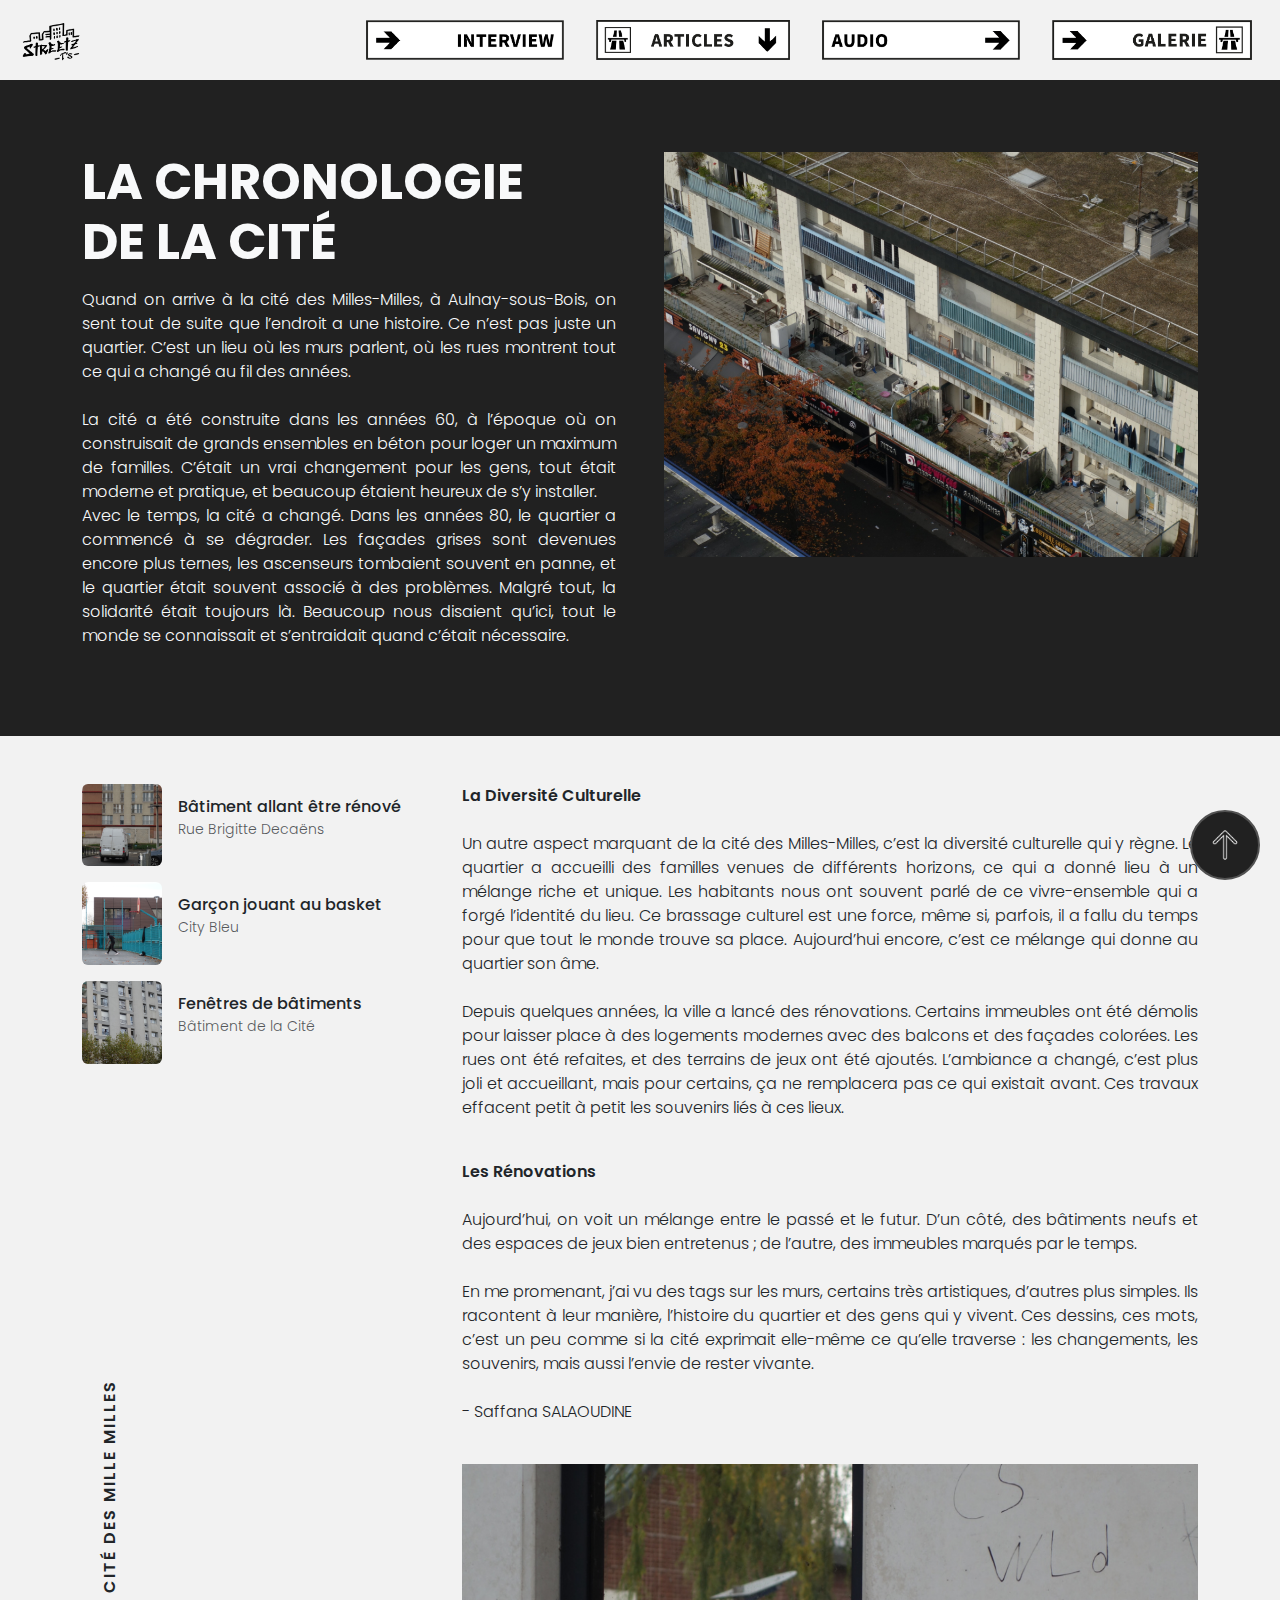
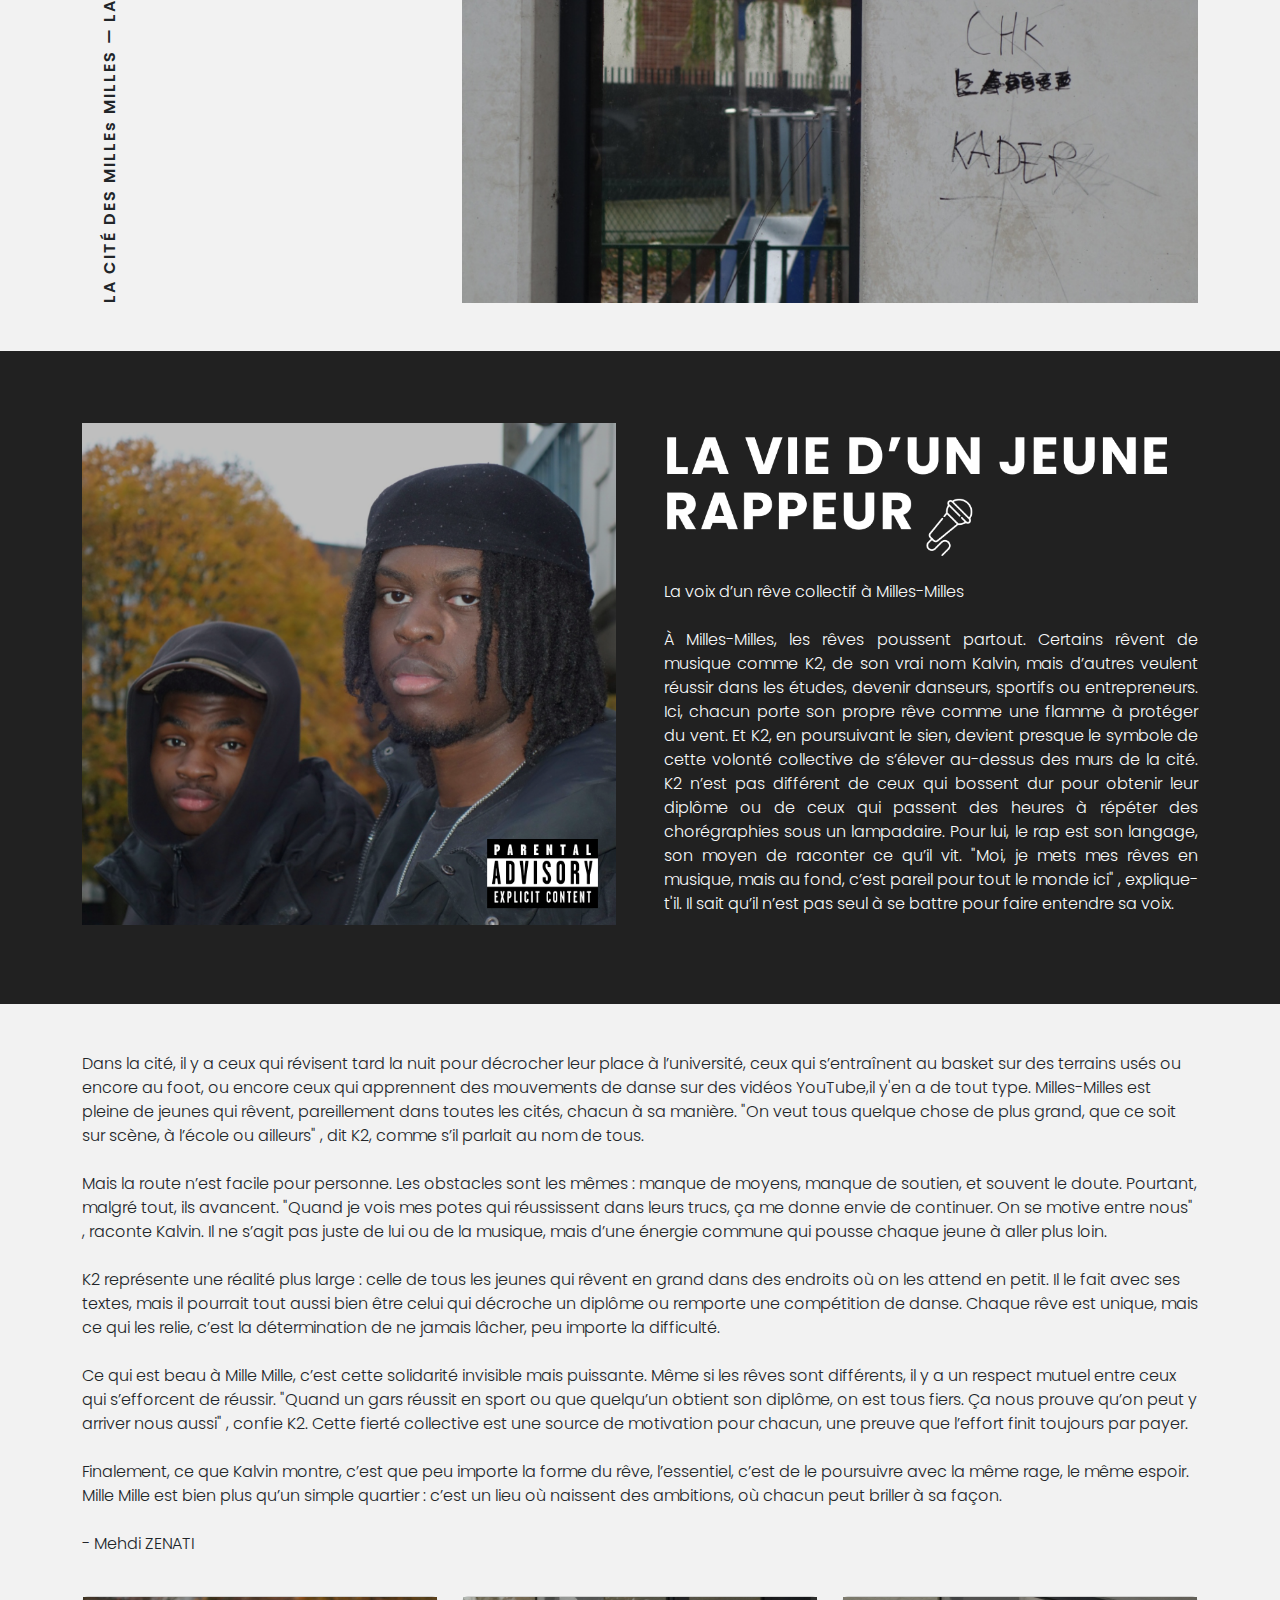
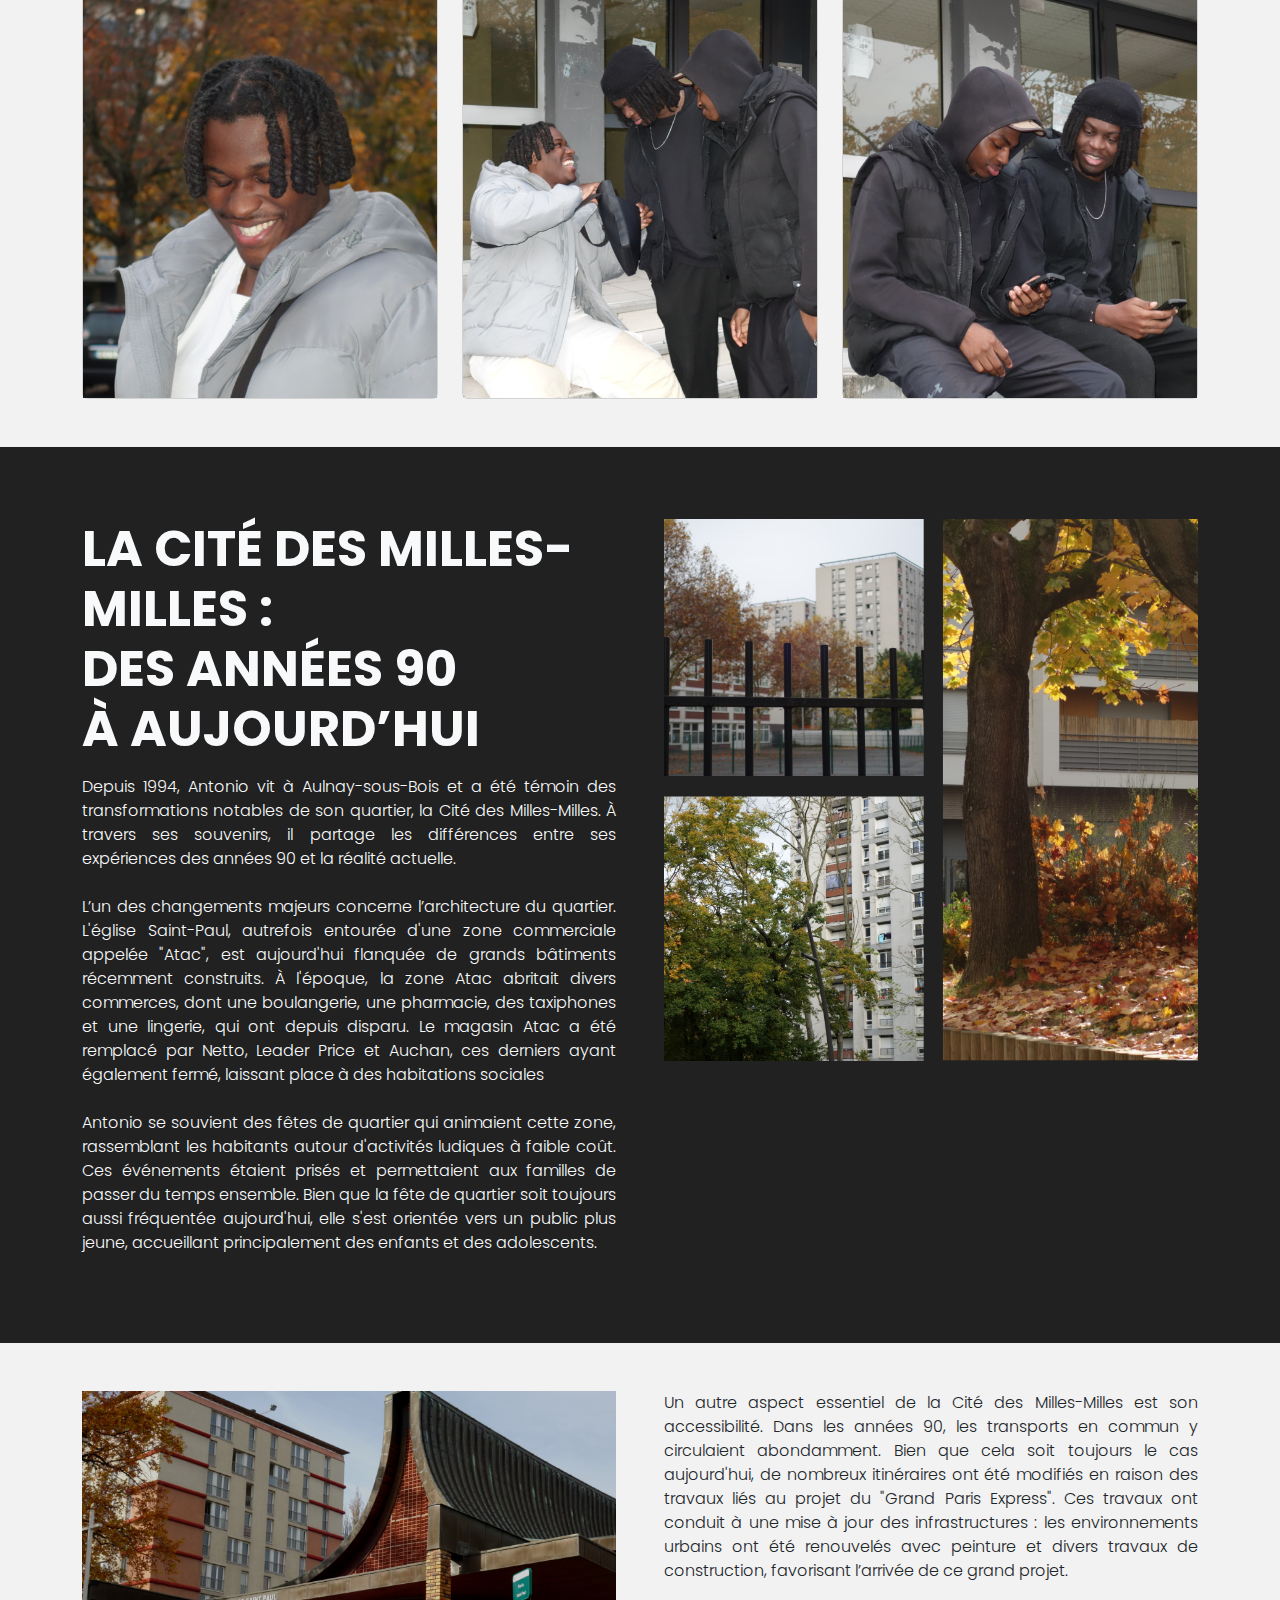
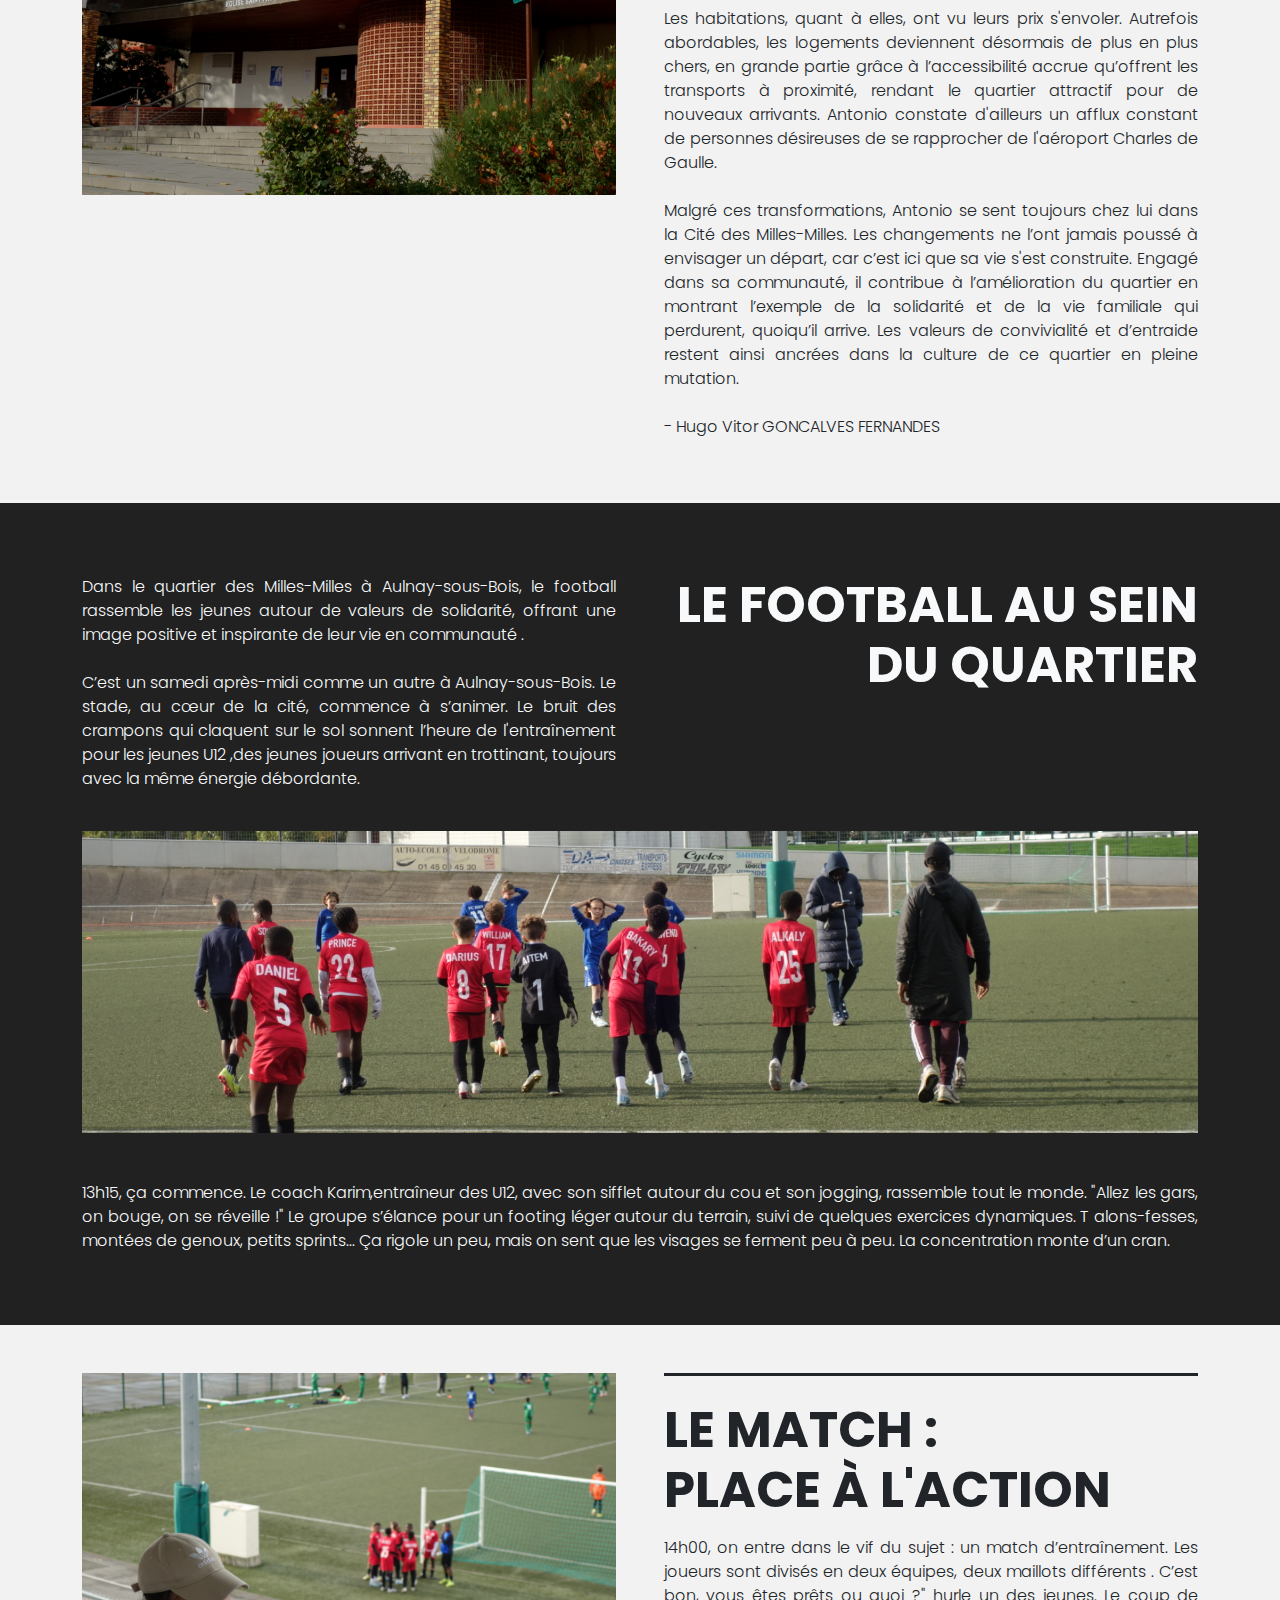
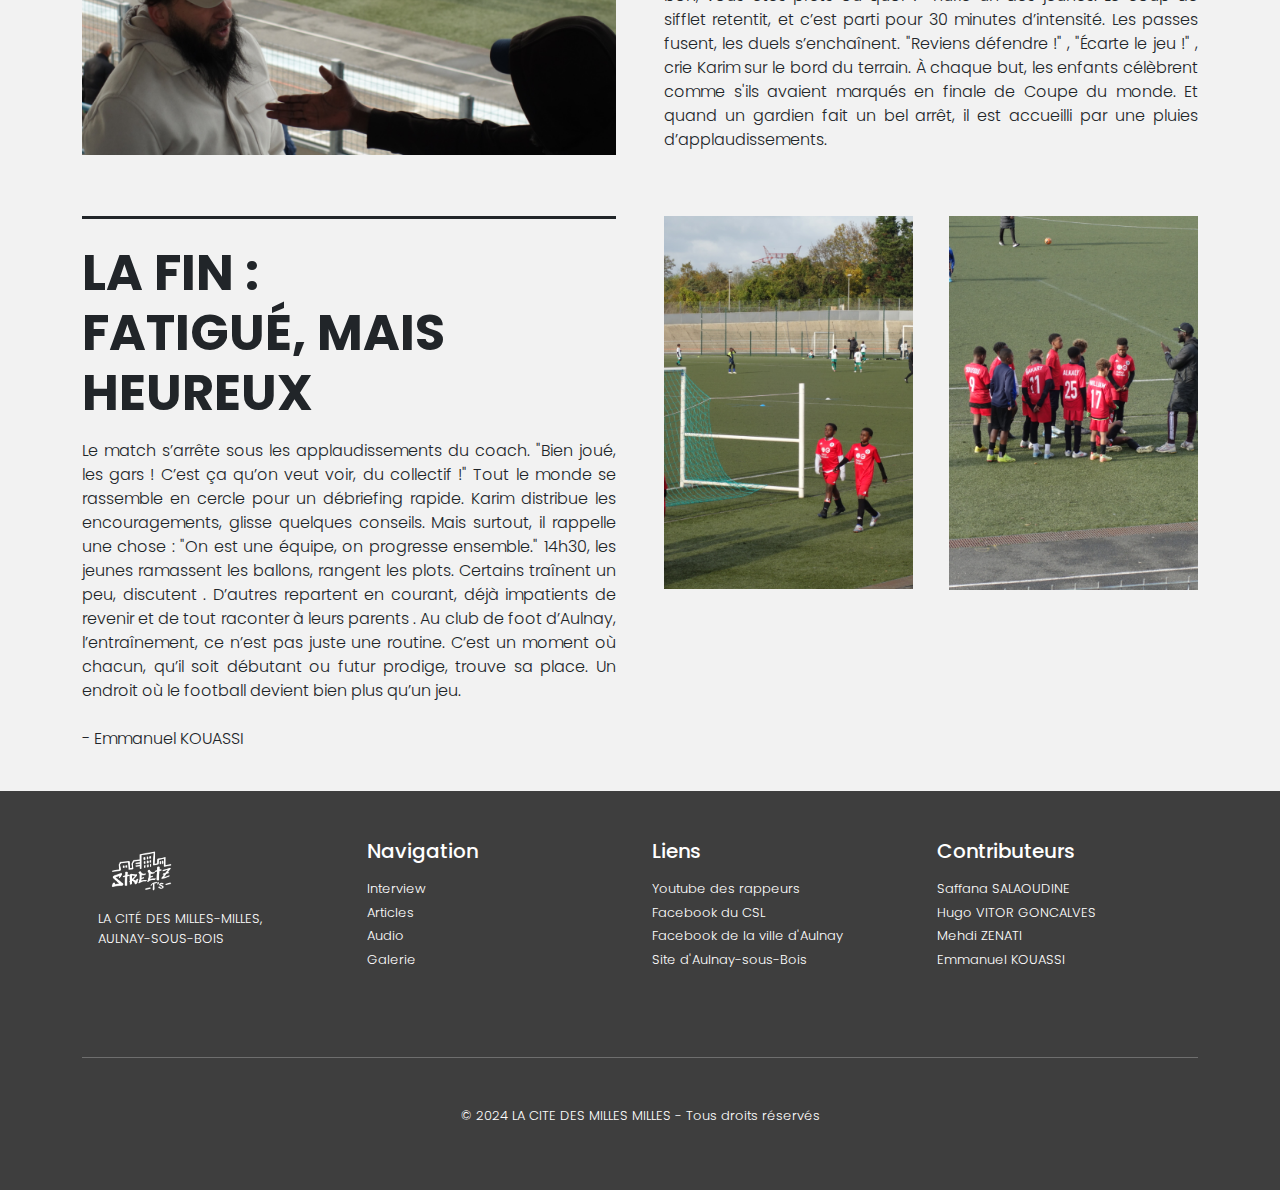
==== commit 87d807db: "Update ARTICLE.html" ====
--- a/ARTICLE.html
+++ b/ARTICLE.html
@@ -291,7 +291,7 @@
                     Les habitations, quant à elles, ont vu leurs prix s'envoler. Autrefois abordables, les logements deviennent désormais de plus en plus chers, en grande partie grâce à l’accessibilité accrue qu’offrent les transports à proximité, rendant le quartier attractif pour de nouveaux arrivants. Antonio constate d'ailleurs un afflux constant de personnes désireuses de se rapprocher de l'aéroport Charles de Gaulle.
 <br><br>                    
 Malgré ces transformations, Antonio se sent toujours chez lui dans la Cité des Milles-Milles. Les changements ne l’ont jamais poussé à envisager un départ, car c’est ici que sa vie s'est construite. Engagé dans sa communauté, il contribue à l’amélioration du quartier en montrant l’exemple de la solidarité et de la vie familiale qui perdurent, quoiqu’il arrive. Les valeurs de convivialité et d’entraide restent ainsi ancrées dans la culture de ce quartier en pleine mutation.<br><br>
-- Hugo VITOR GONCALVES FERNANDES</p>
+- Hugo Vitor GONCALVES FERNANDES</p>
             </div>
         </div>
     </div>
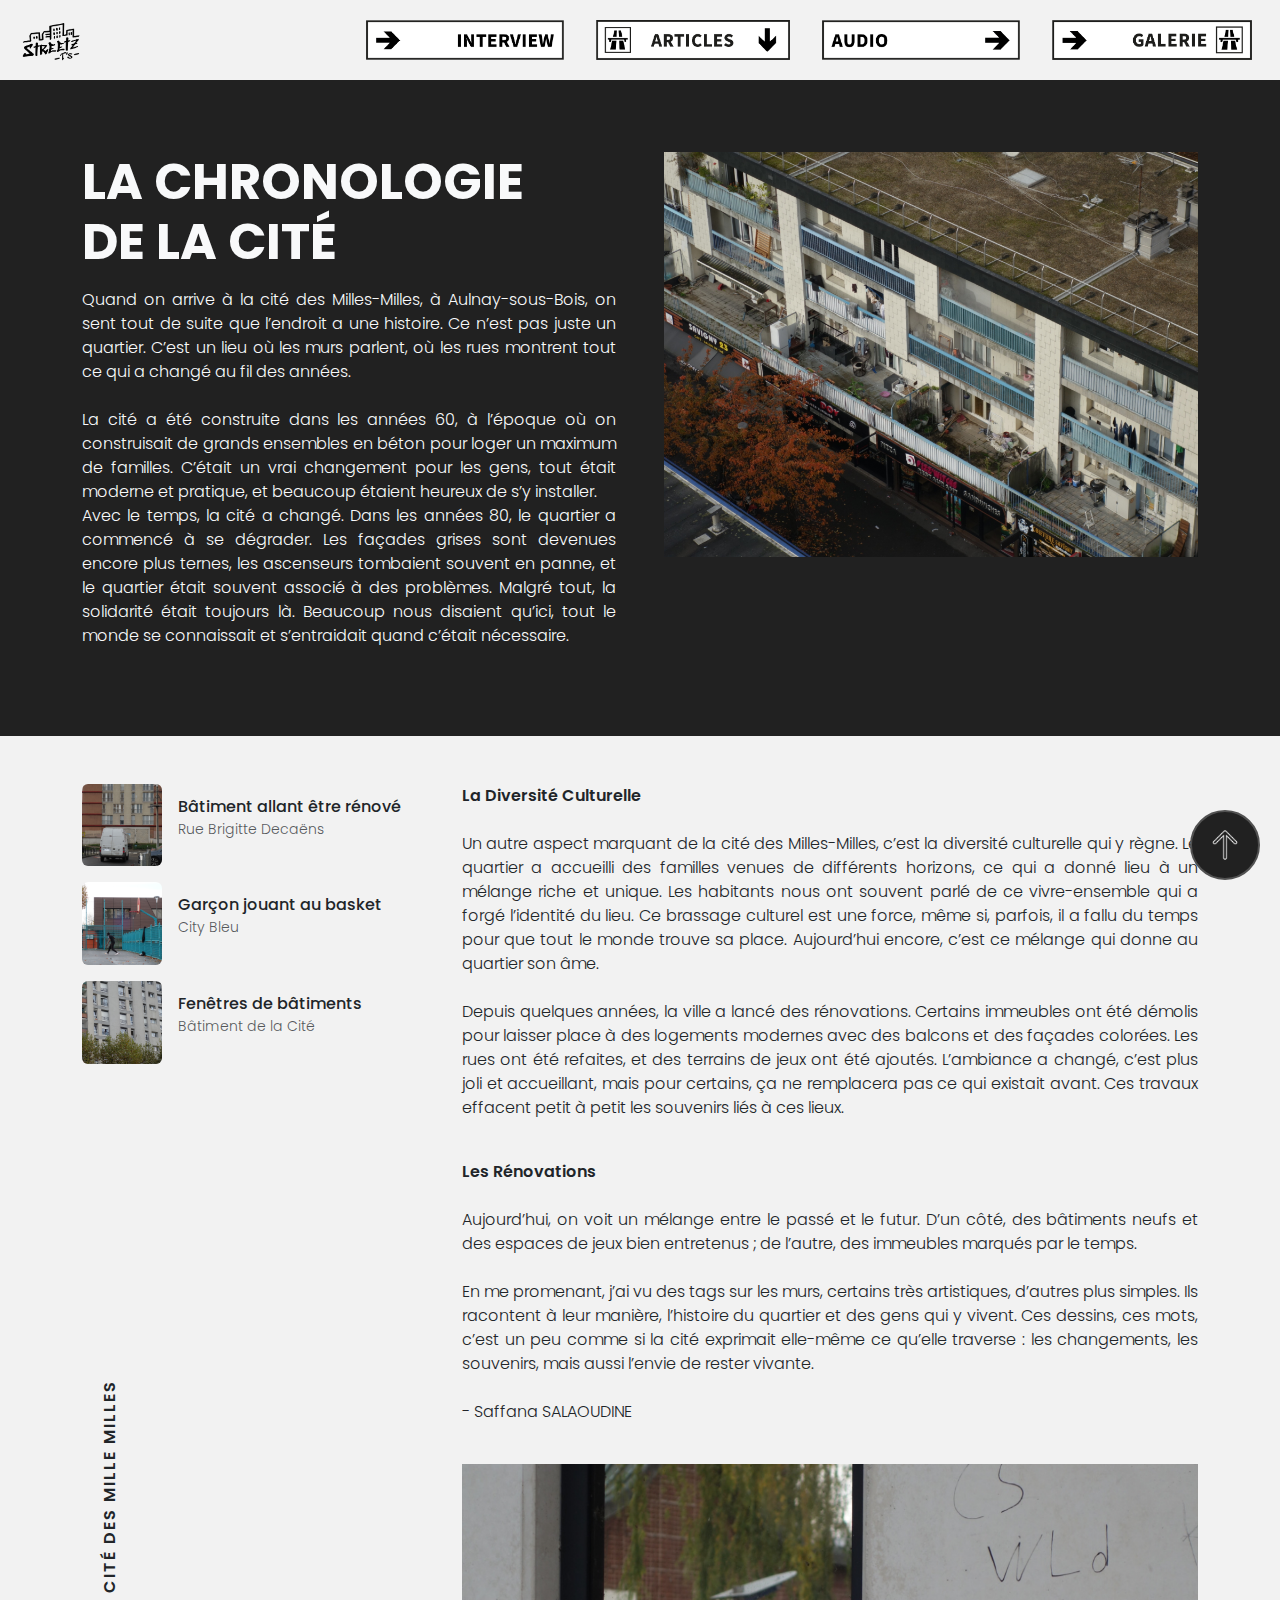
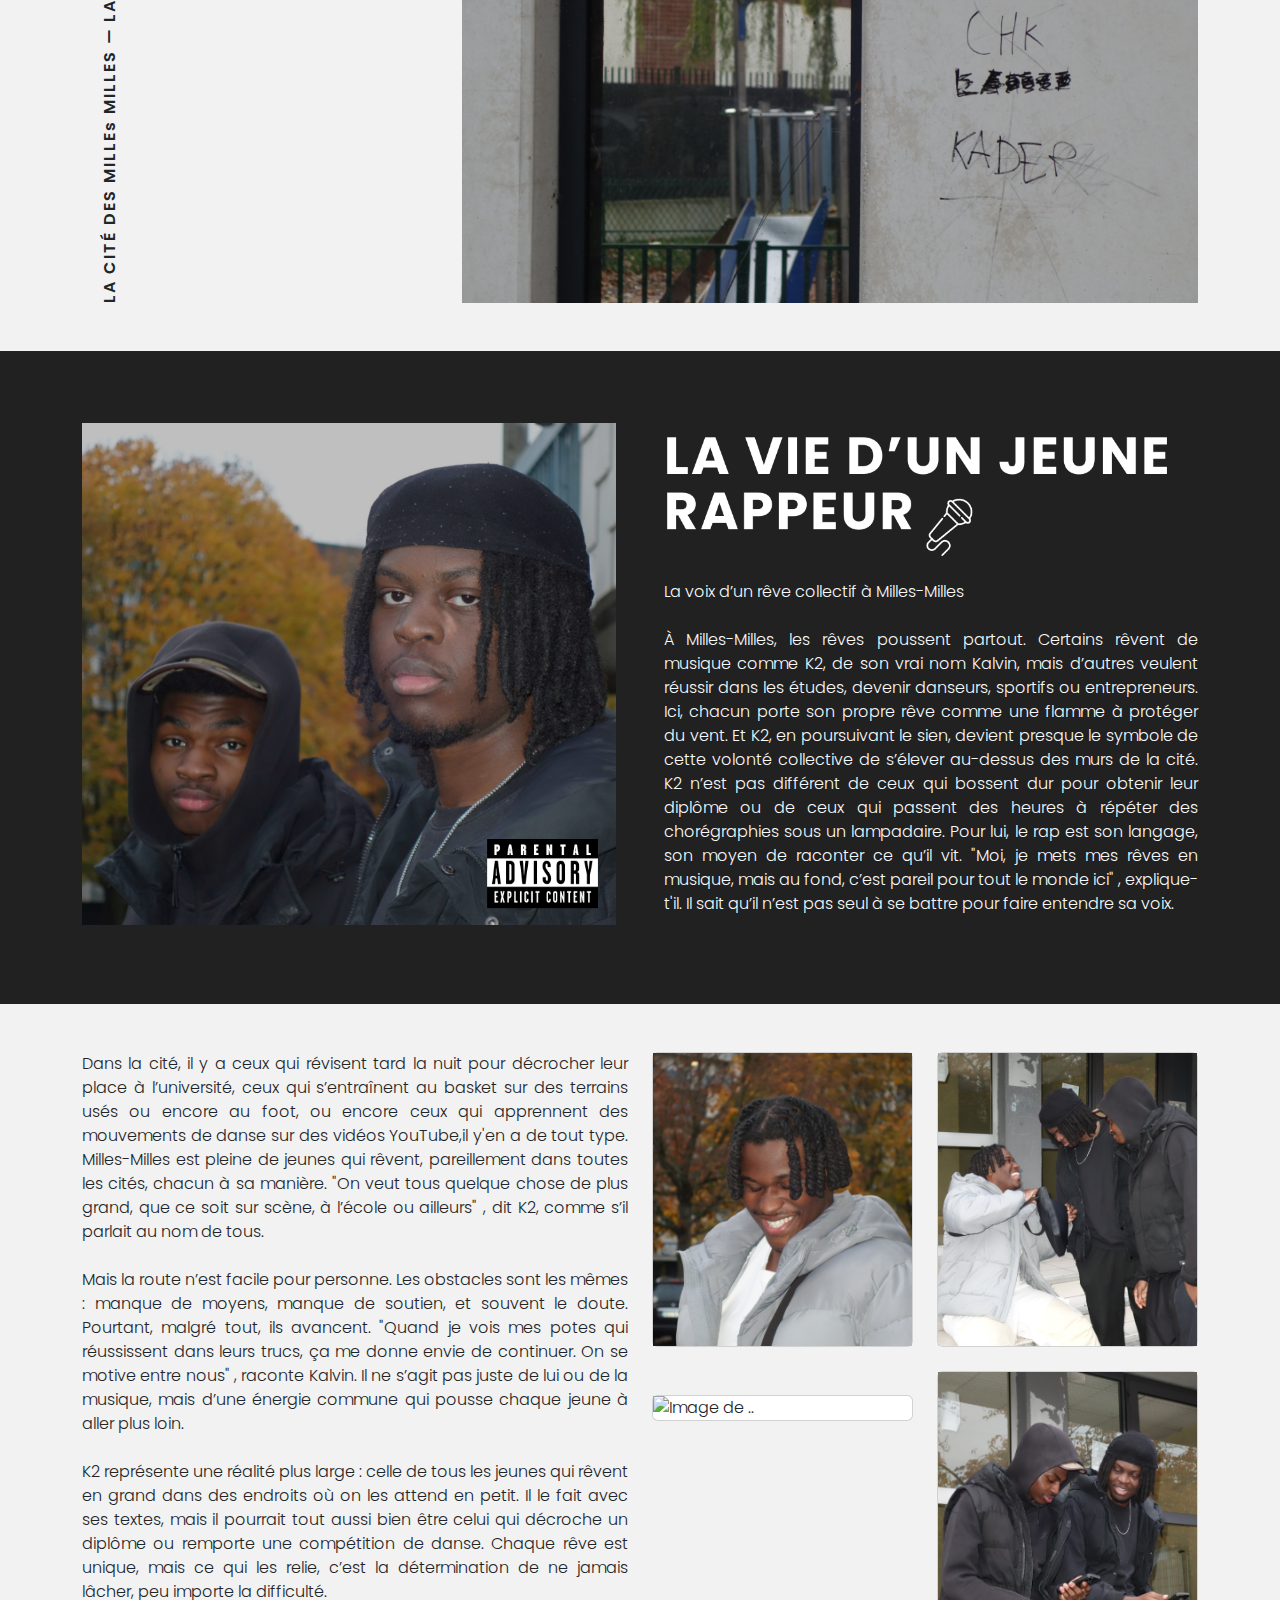
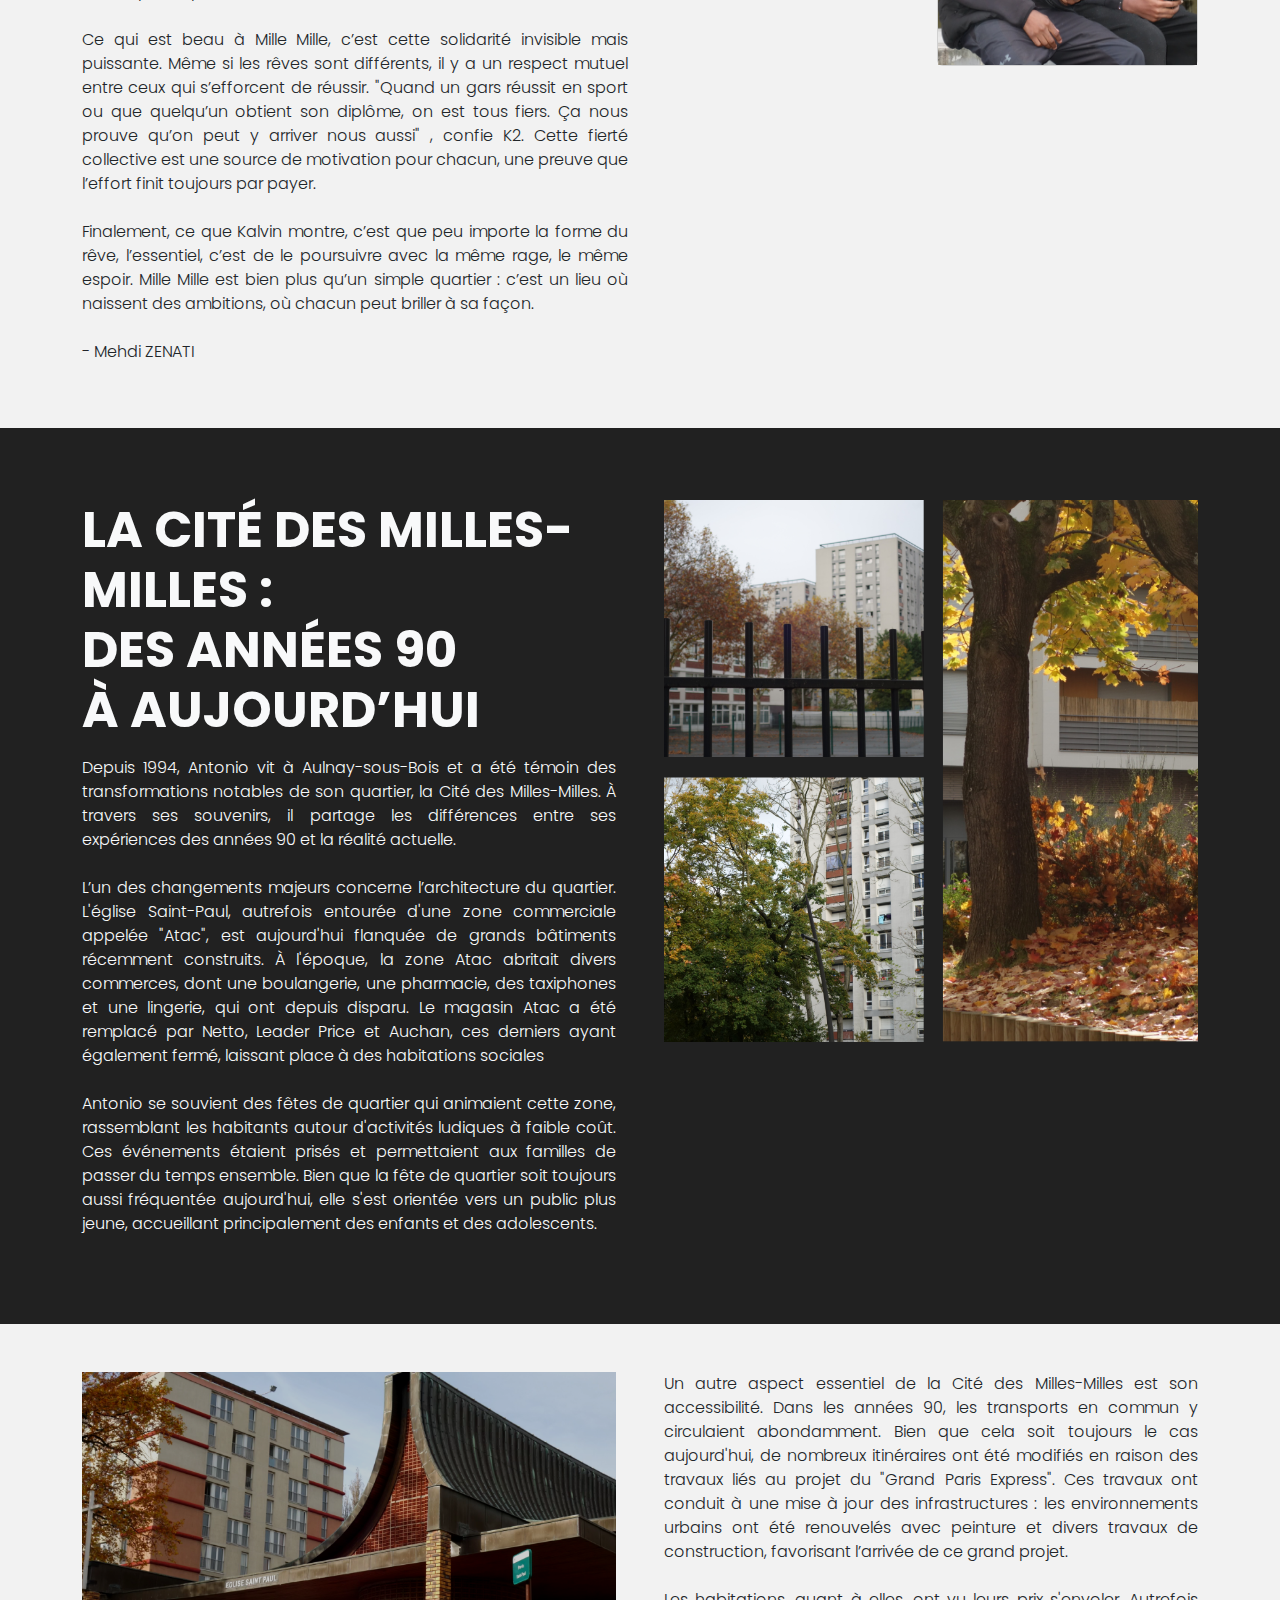
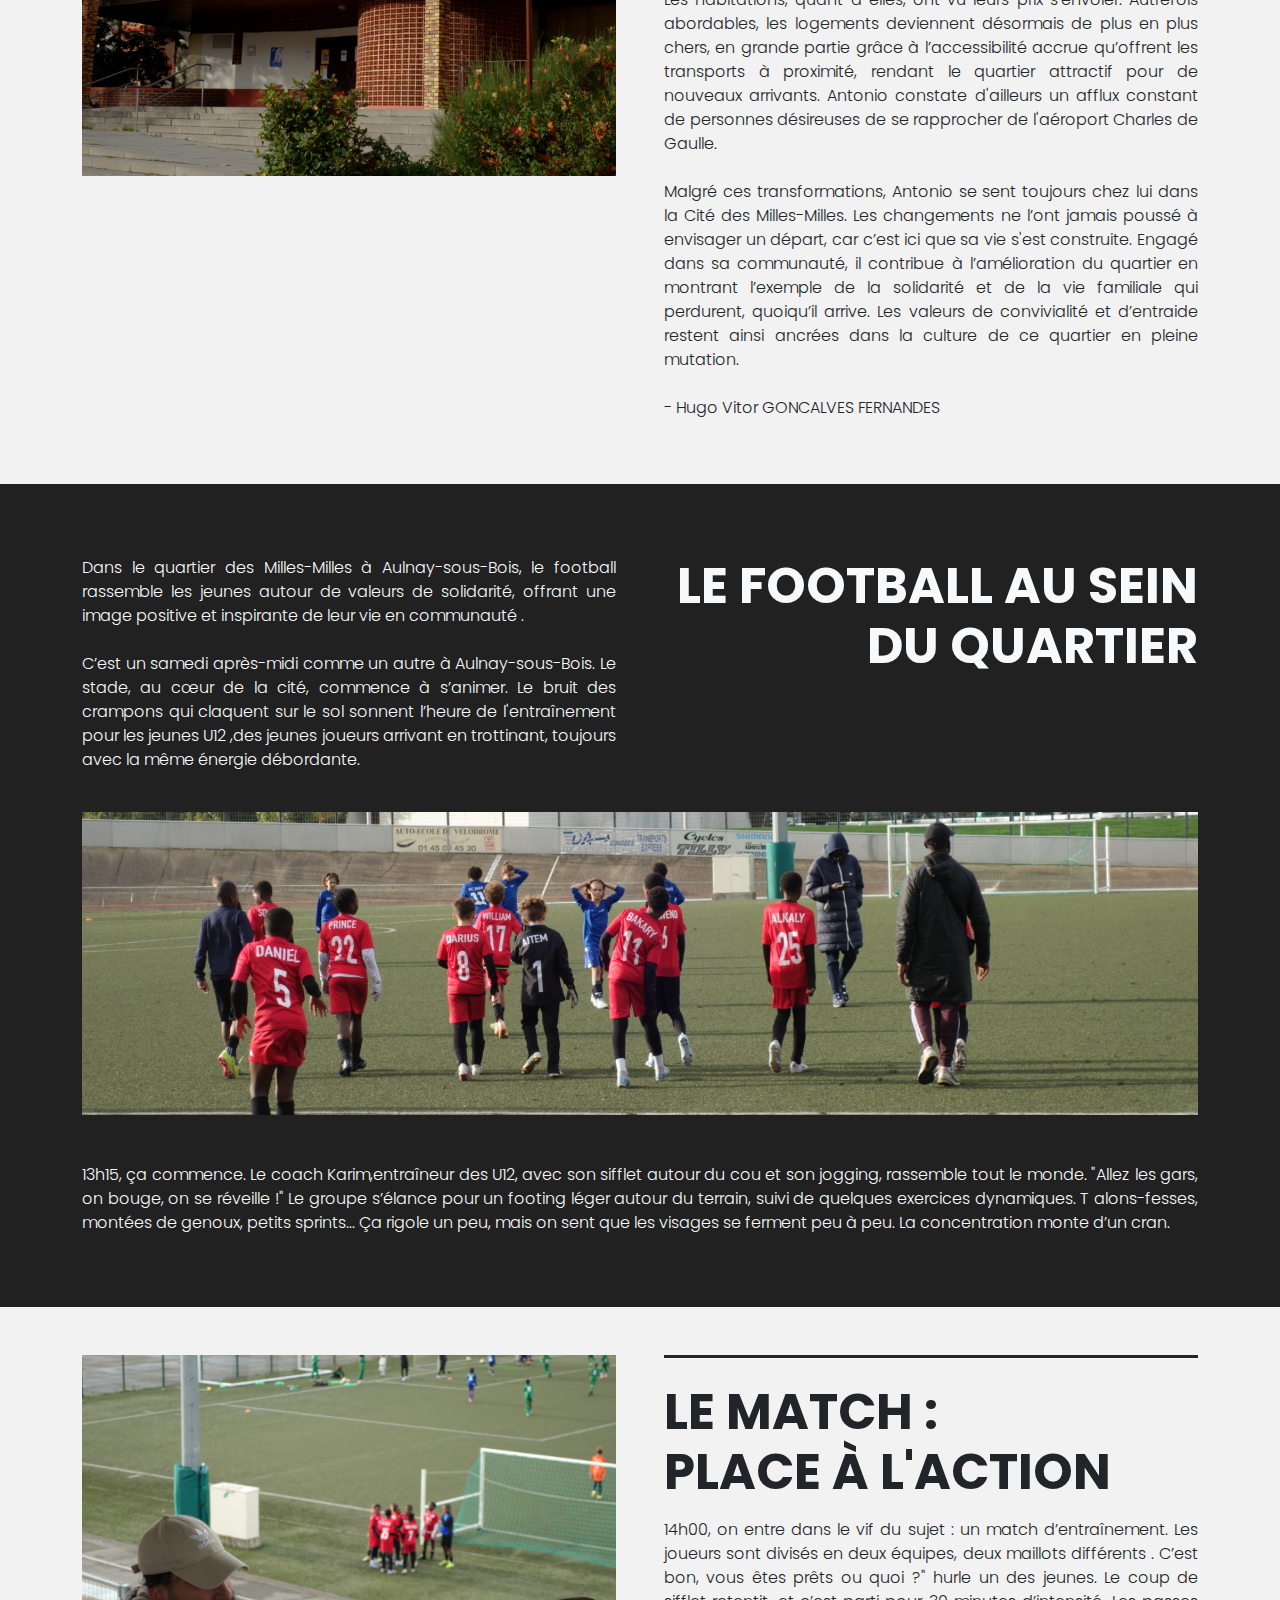
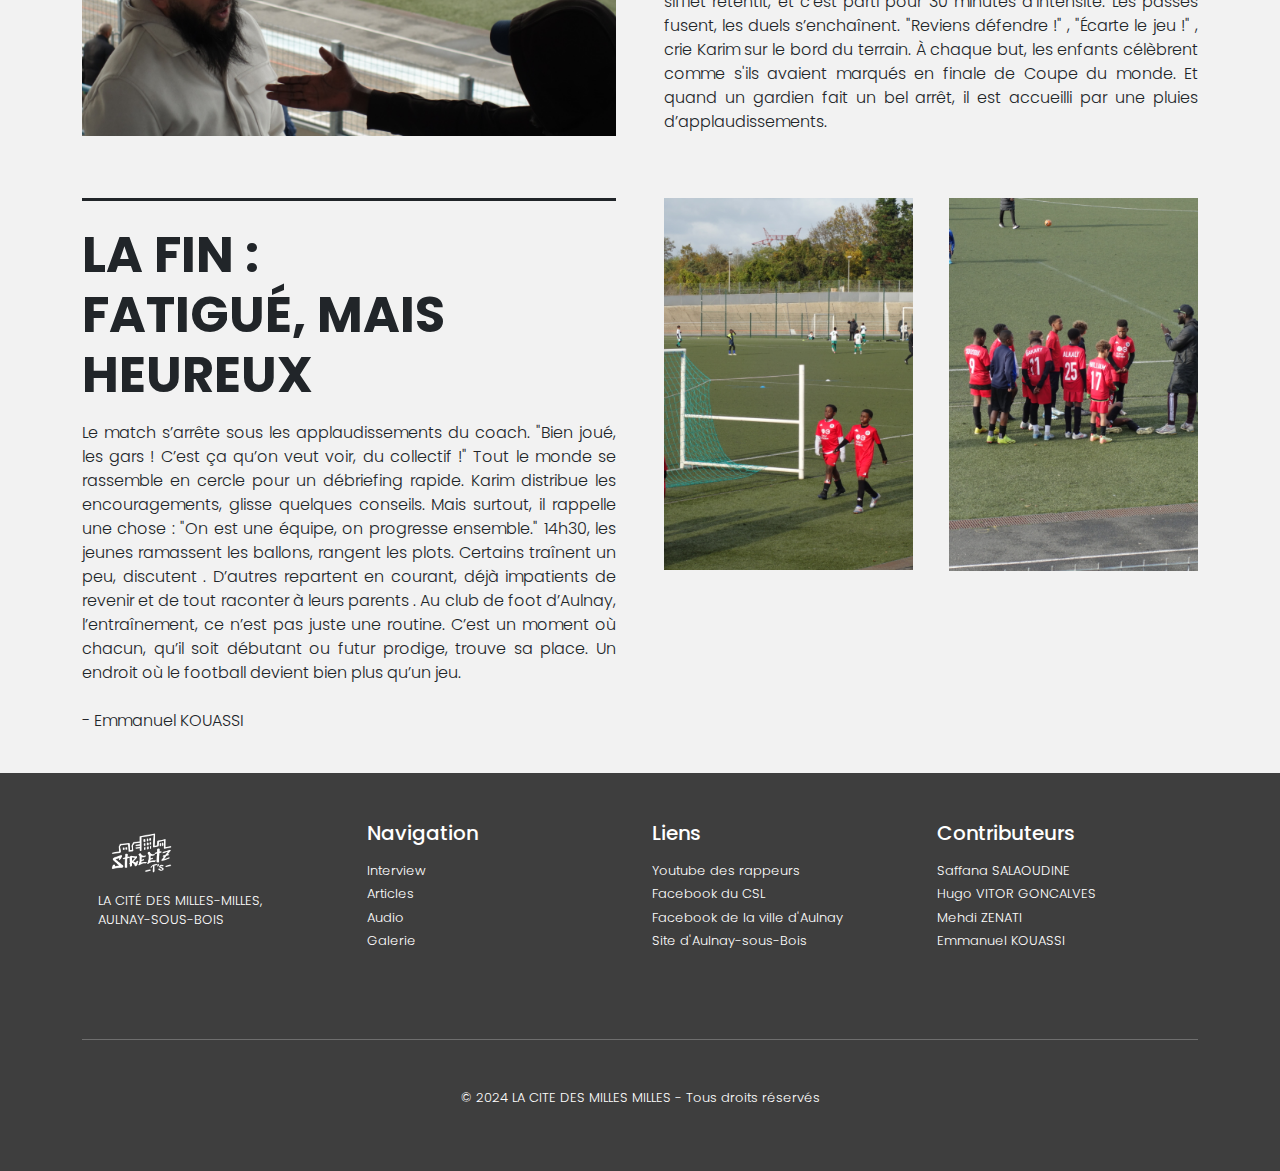
==== commit 24e32f41: "Update ARTICLE.html" ====
--- a/ARTICLE.html
+++ b/ARTICLE.html
@@ -192,9 +192,9 @@
 
     <div class="container">
         
-        <div class="row mt-4 pt-4">
-            <div class="col-12">
-            <p class="" style="texte-align : justify;">
+        <div class="row mt-4 pt-4 mb-4 pb-4" >
+            <div class="col-6">
+            <p class="" style=" text-align: justify;">
                 Dans la cité, il y a ceux qui révisent tard la nuit pour décrocher leur place à
                 l’université, ceux qui s’entraînent au basket sur des terrains usés ou encore
                 au foot, ou encore ceux qui apprennent des mouvements de danse sur des
@@ -230,9 +230,33 @@
                 ambitions, où chacun peut briller à sa façon.<br><br>
                 - Mehdi ZENATI</p>
             </div>
-        </div>
-
-        <div class="row mb-4 pb-4 pt-4">
+        
+        <div class="col-3 ">
+           
+            <div class="card">
+                <img src="IMAGE/ARTICLE/Photo-Anges.png" alt="Image de ..">
+              </div>
+              <br><br>
+              <div class="card">
+                <img src="IMAGE/ARTICLE/photo_calvin.JPG" alt="Image de ..">
+              </div>
+
+            </div>
+            <div class="col-3 ">
+            <div class="card">
+                <img src="IMAGE/ARTICLE/Photo-3.png" alt="Image de ..">
+              </div>
+              <br>
+            
+            <div class="card">
+                <img src="IMAGE/ARTICLE/Photo-rappeur.png" alt="Image de ..">
+              </div>
+            </div>
+        
+    </div>
+</div>
+
+       <!-- <div class="row mb-4 pb-4 pt-4">
             <div class="col-4">
                 <div class="card">
                     <img src="IMAGE/ARTICLE/Photo-Anges.png" alt="Image de ..">
@@ -253,7 +277,7 @@
         </div>
 
     </div>
-
+-->
 
     <!-- Article 3 -->
     <div class="container-fluid" style="background-color: #212121; display: flex; justify-content: space-between;">
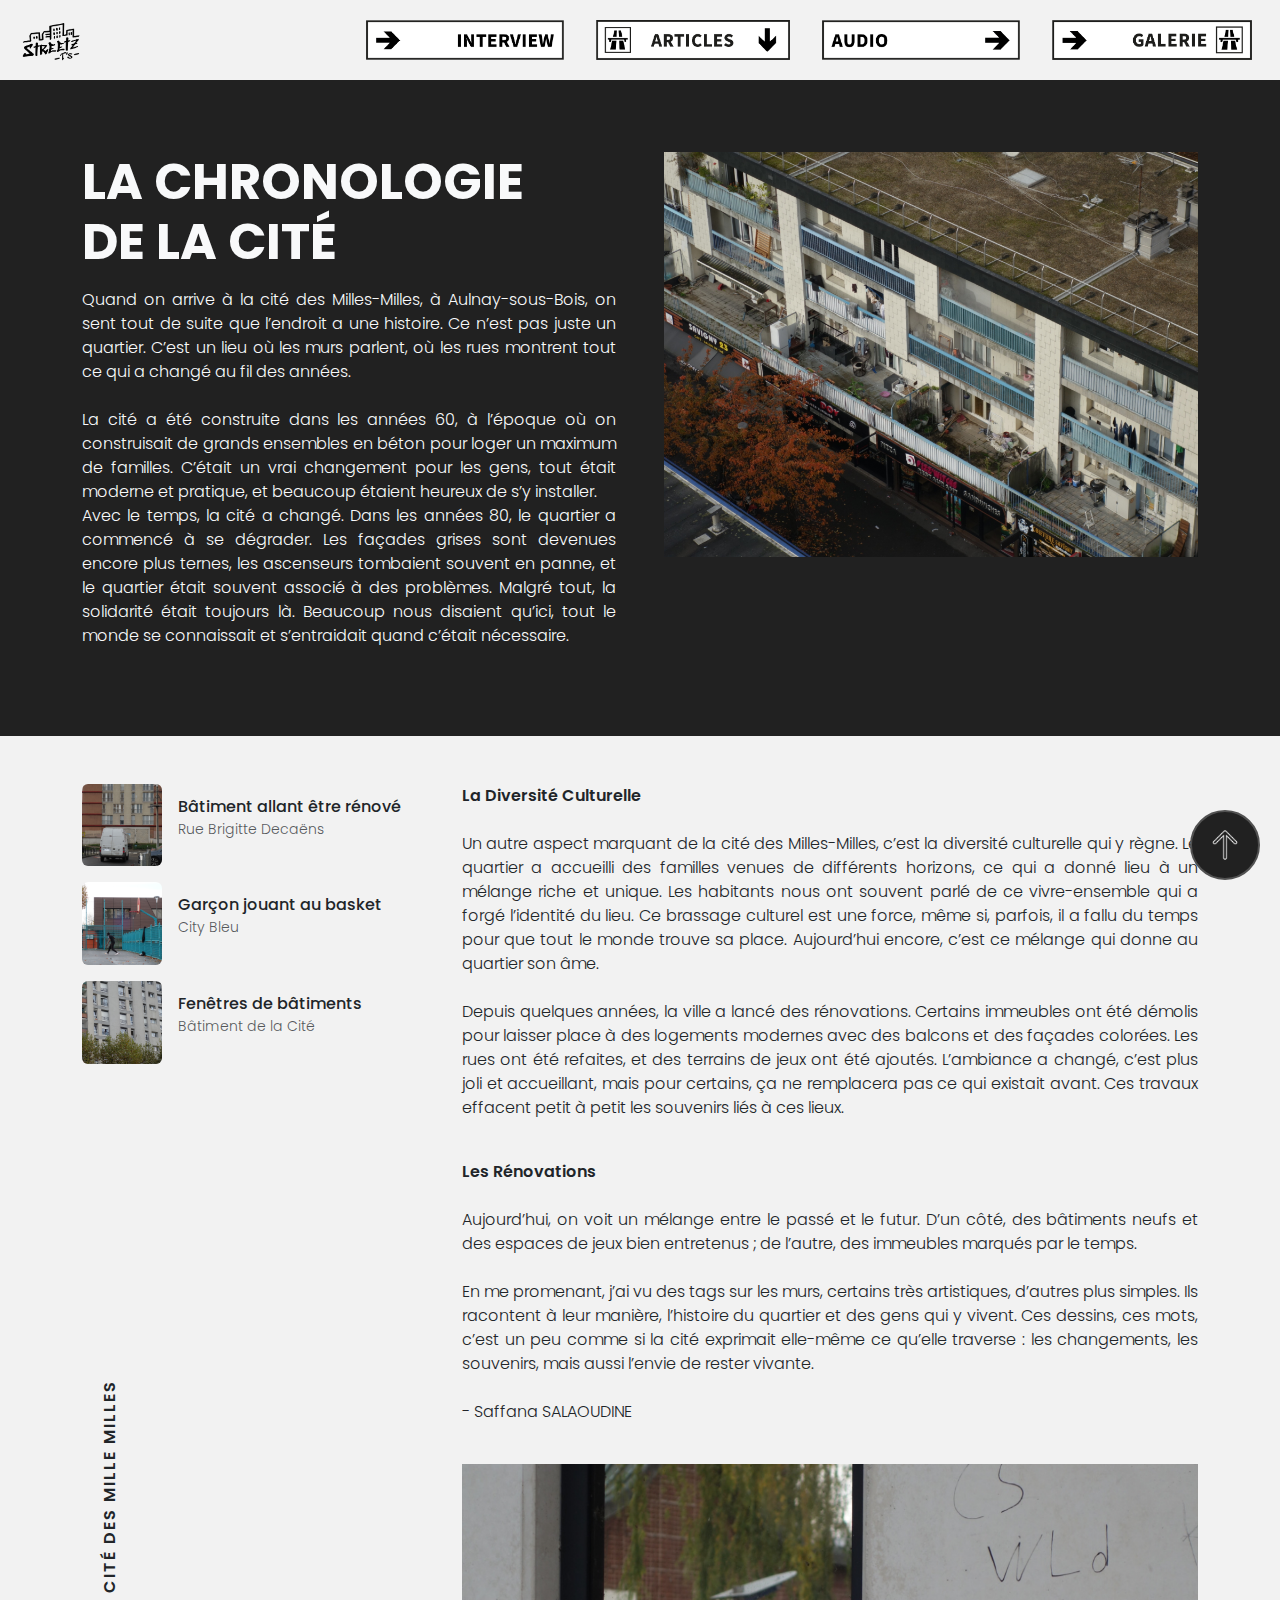
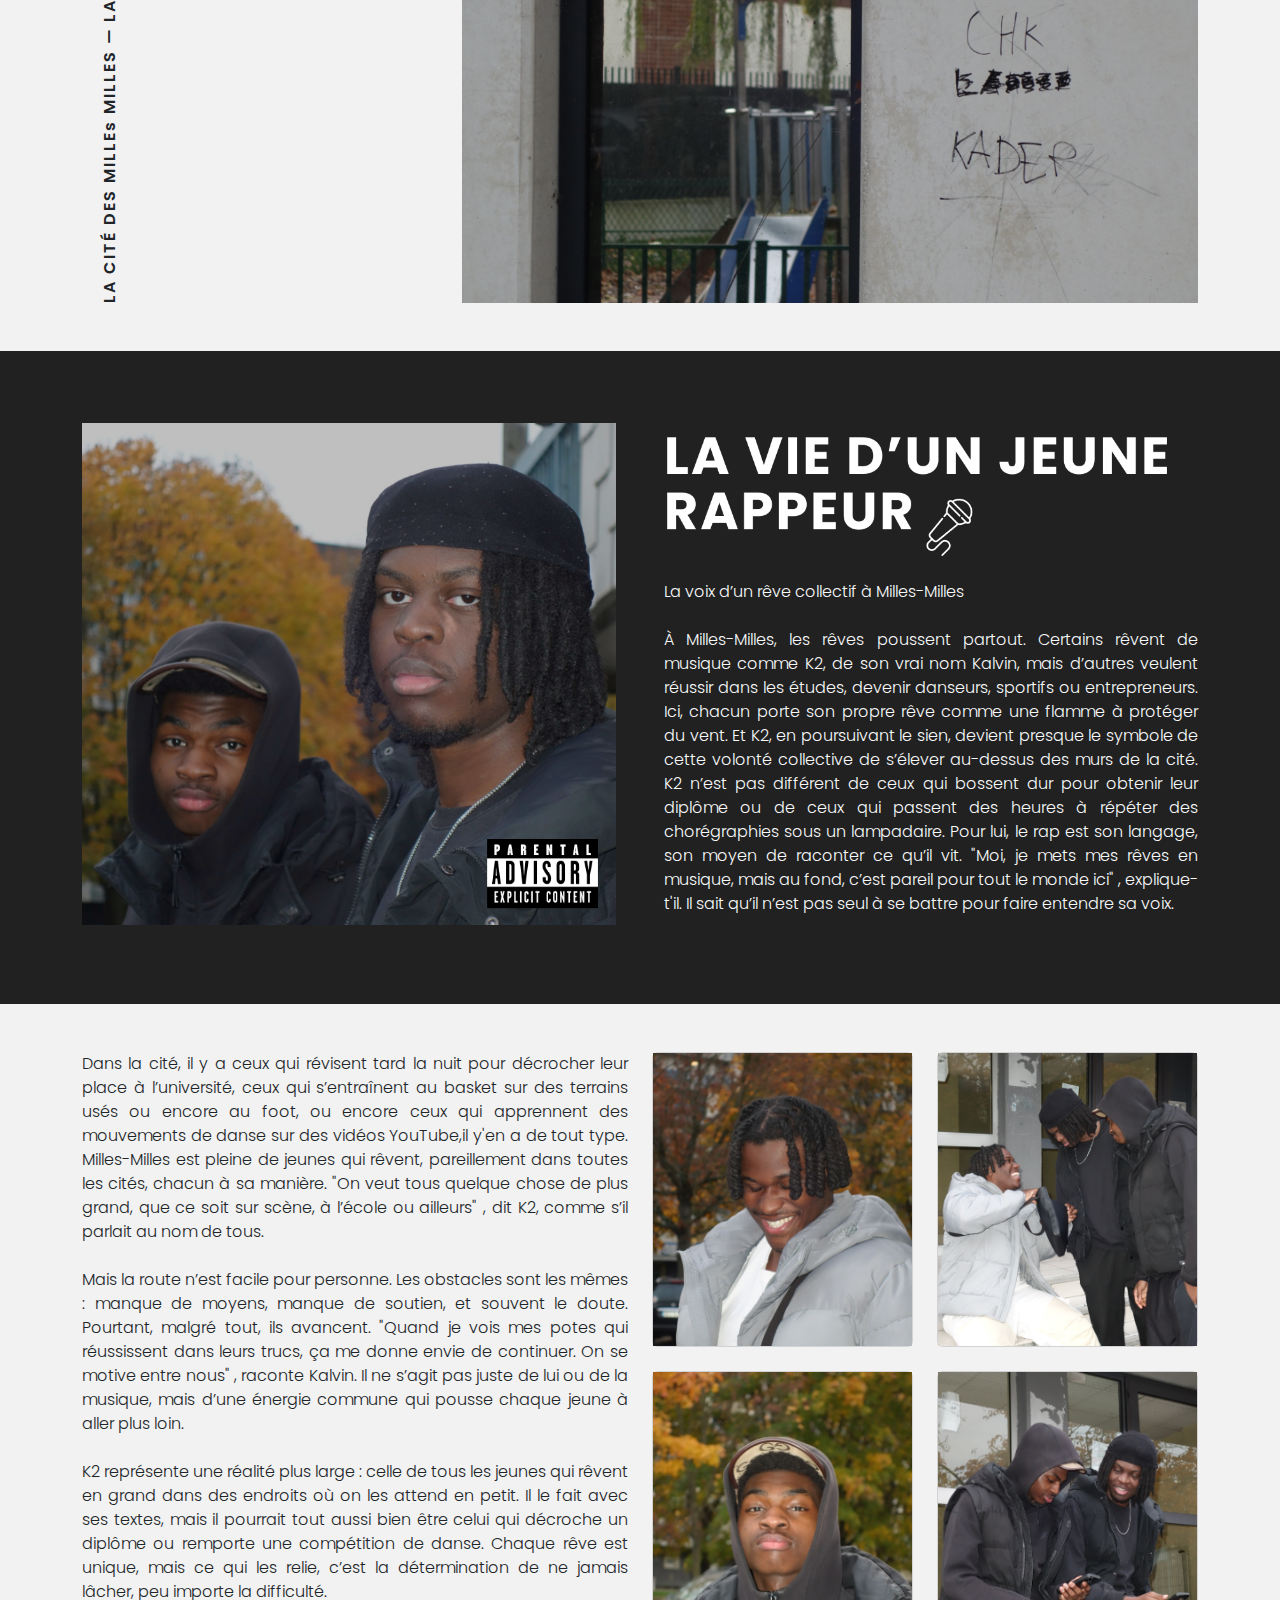
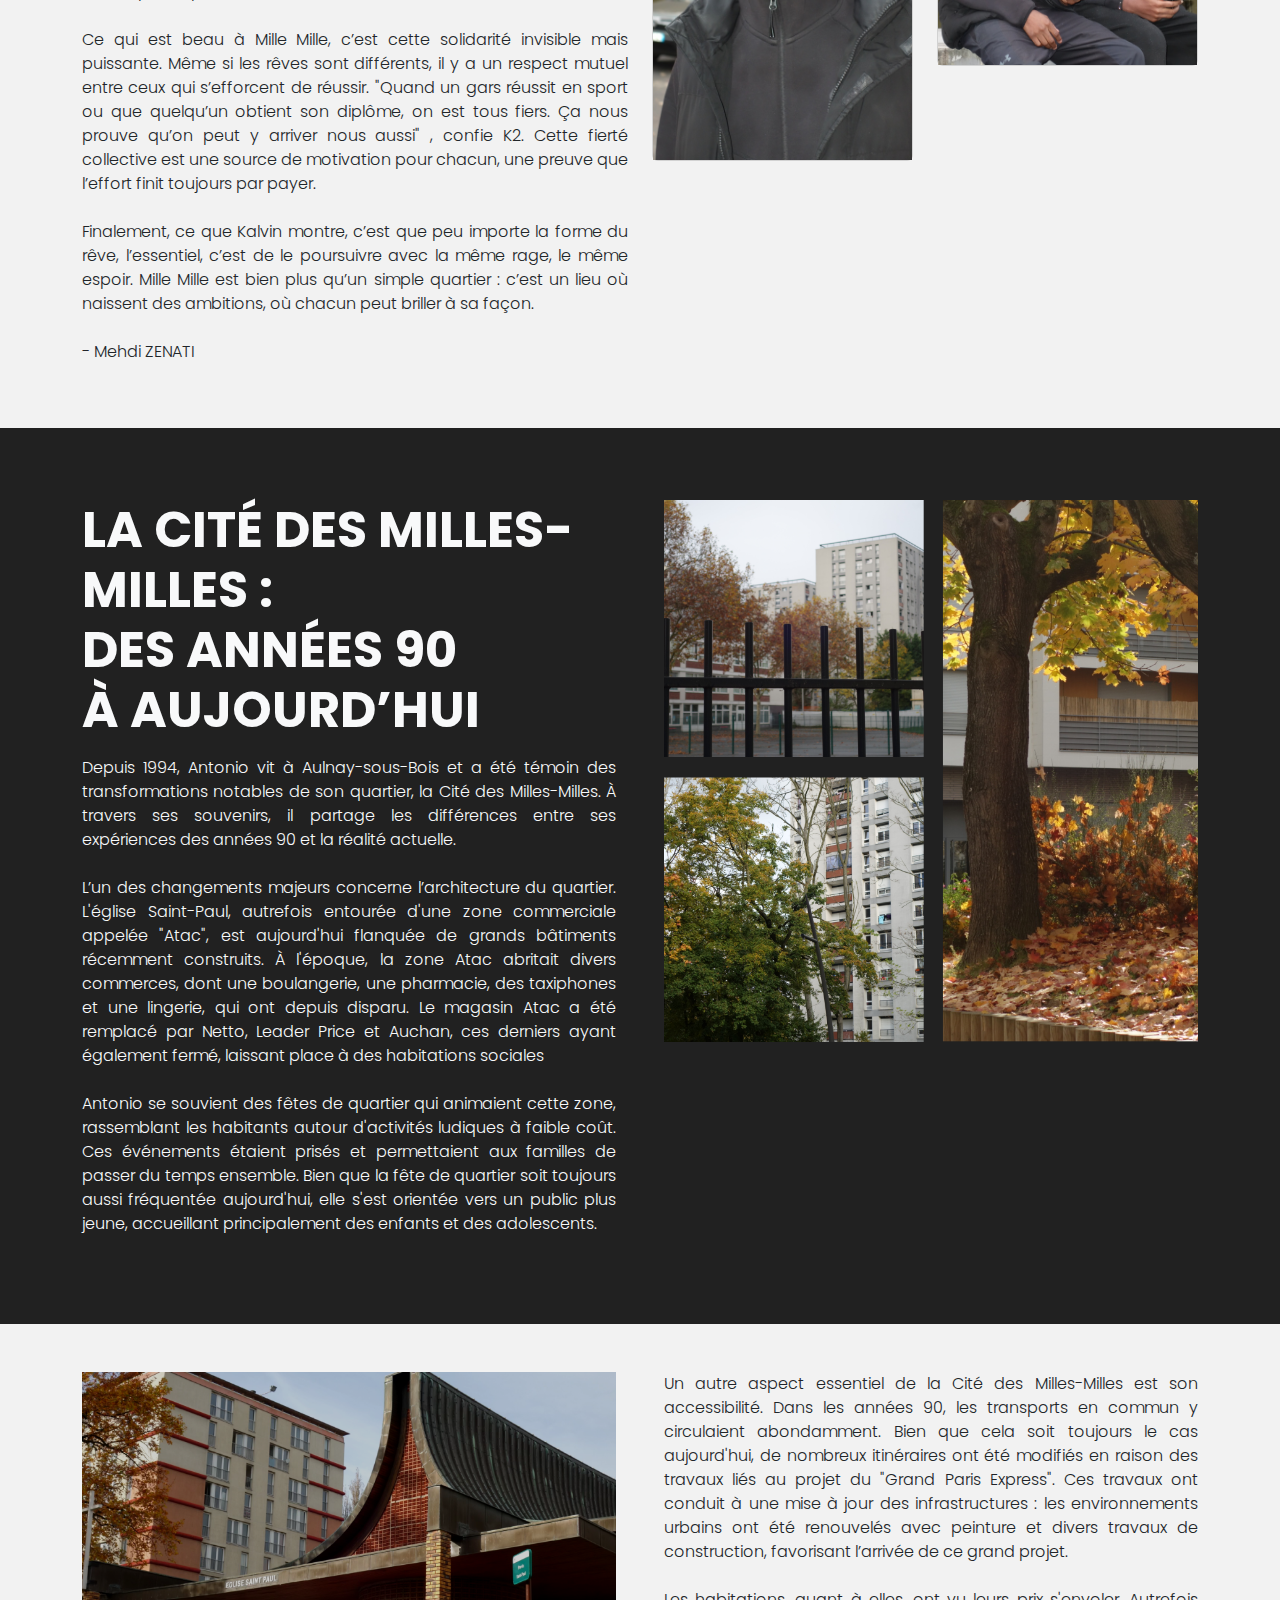
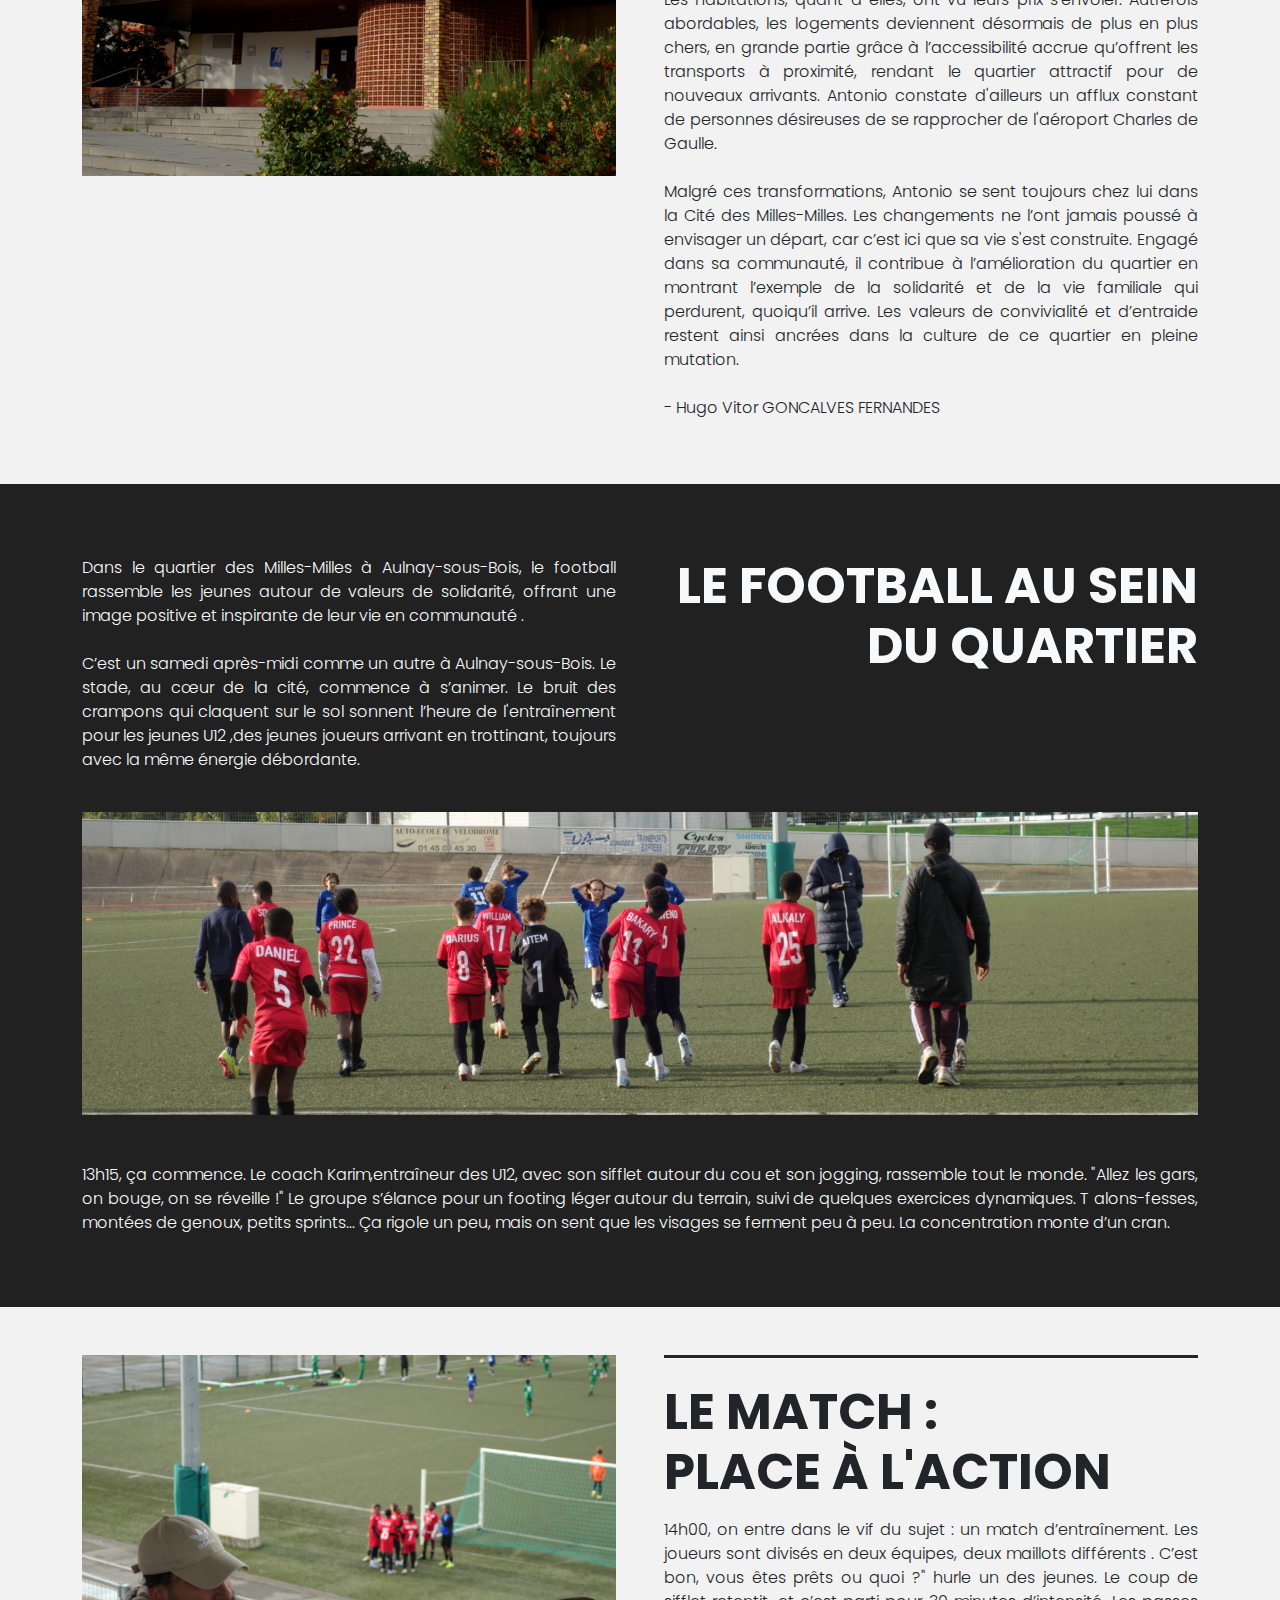
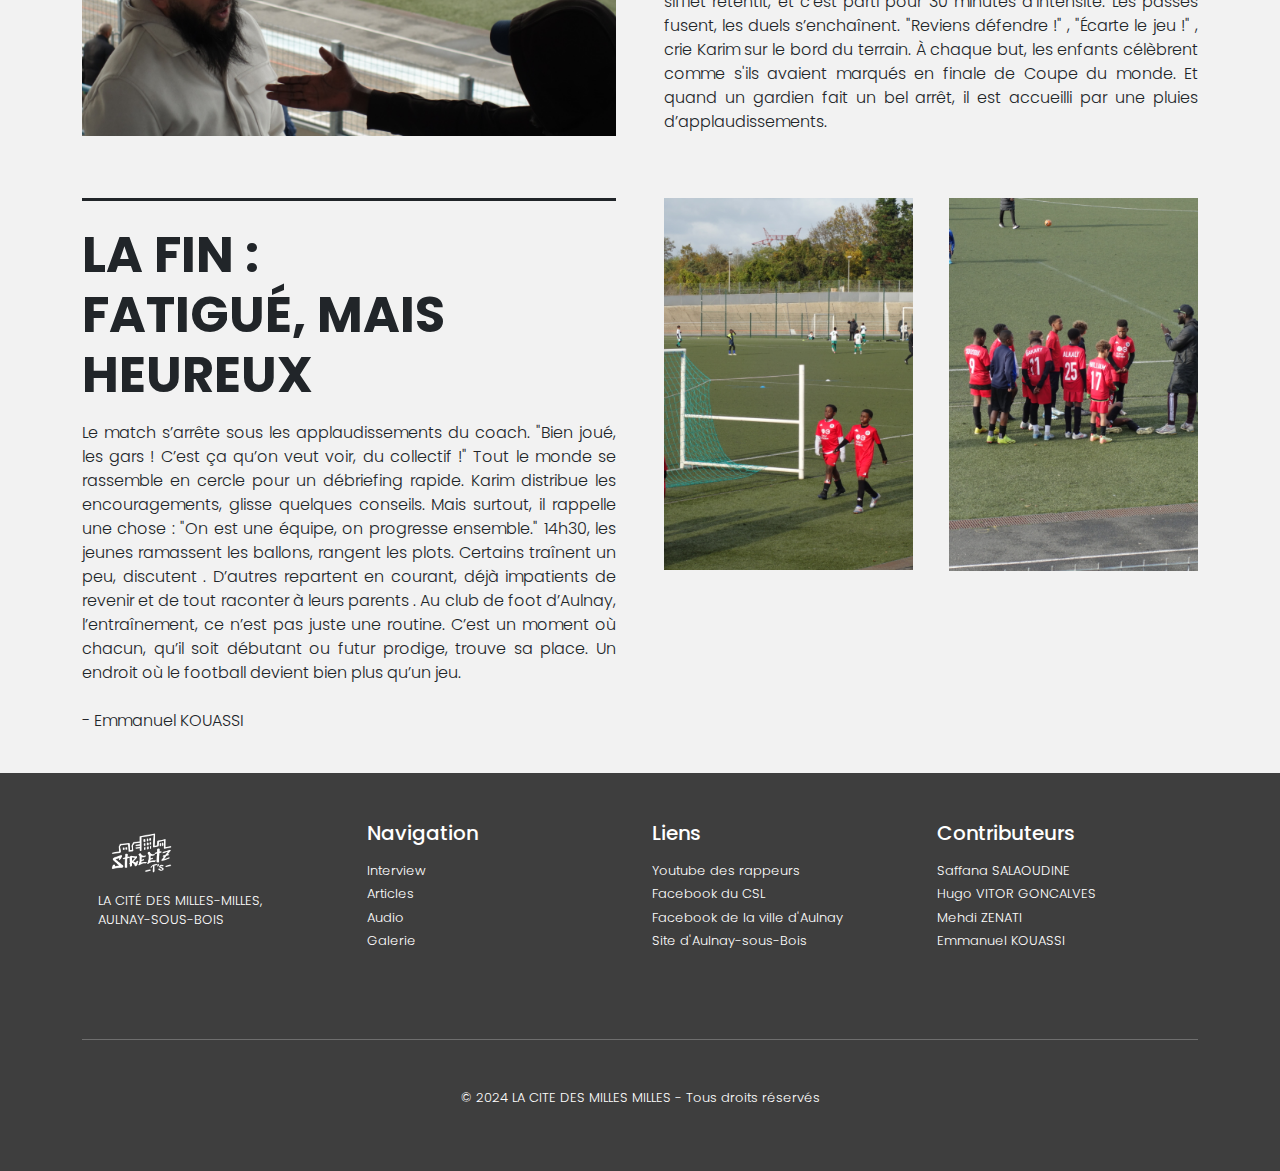
==== commit f1ee2d16: "Update ARTICLE.html" ====
--- a/ARTICLE.html
+++ b/ARTICLE.html
@@ -236,7 +236,7 @@
             <div class="card">
                 <img src="IMAGE/ARTICLE/Photo-Anges.png" alt="Image de ..">
               </div>
-              <br><br>
+              <br>
               <div class="card">
                 <img src="IMAGE/ARTICLE/photo_calvin.JPG" alt="Image de ..">
               </div>
